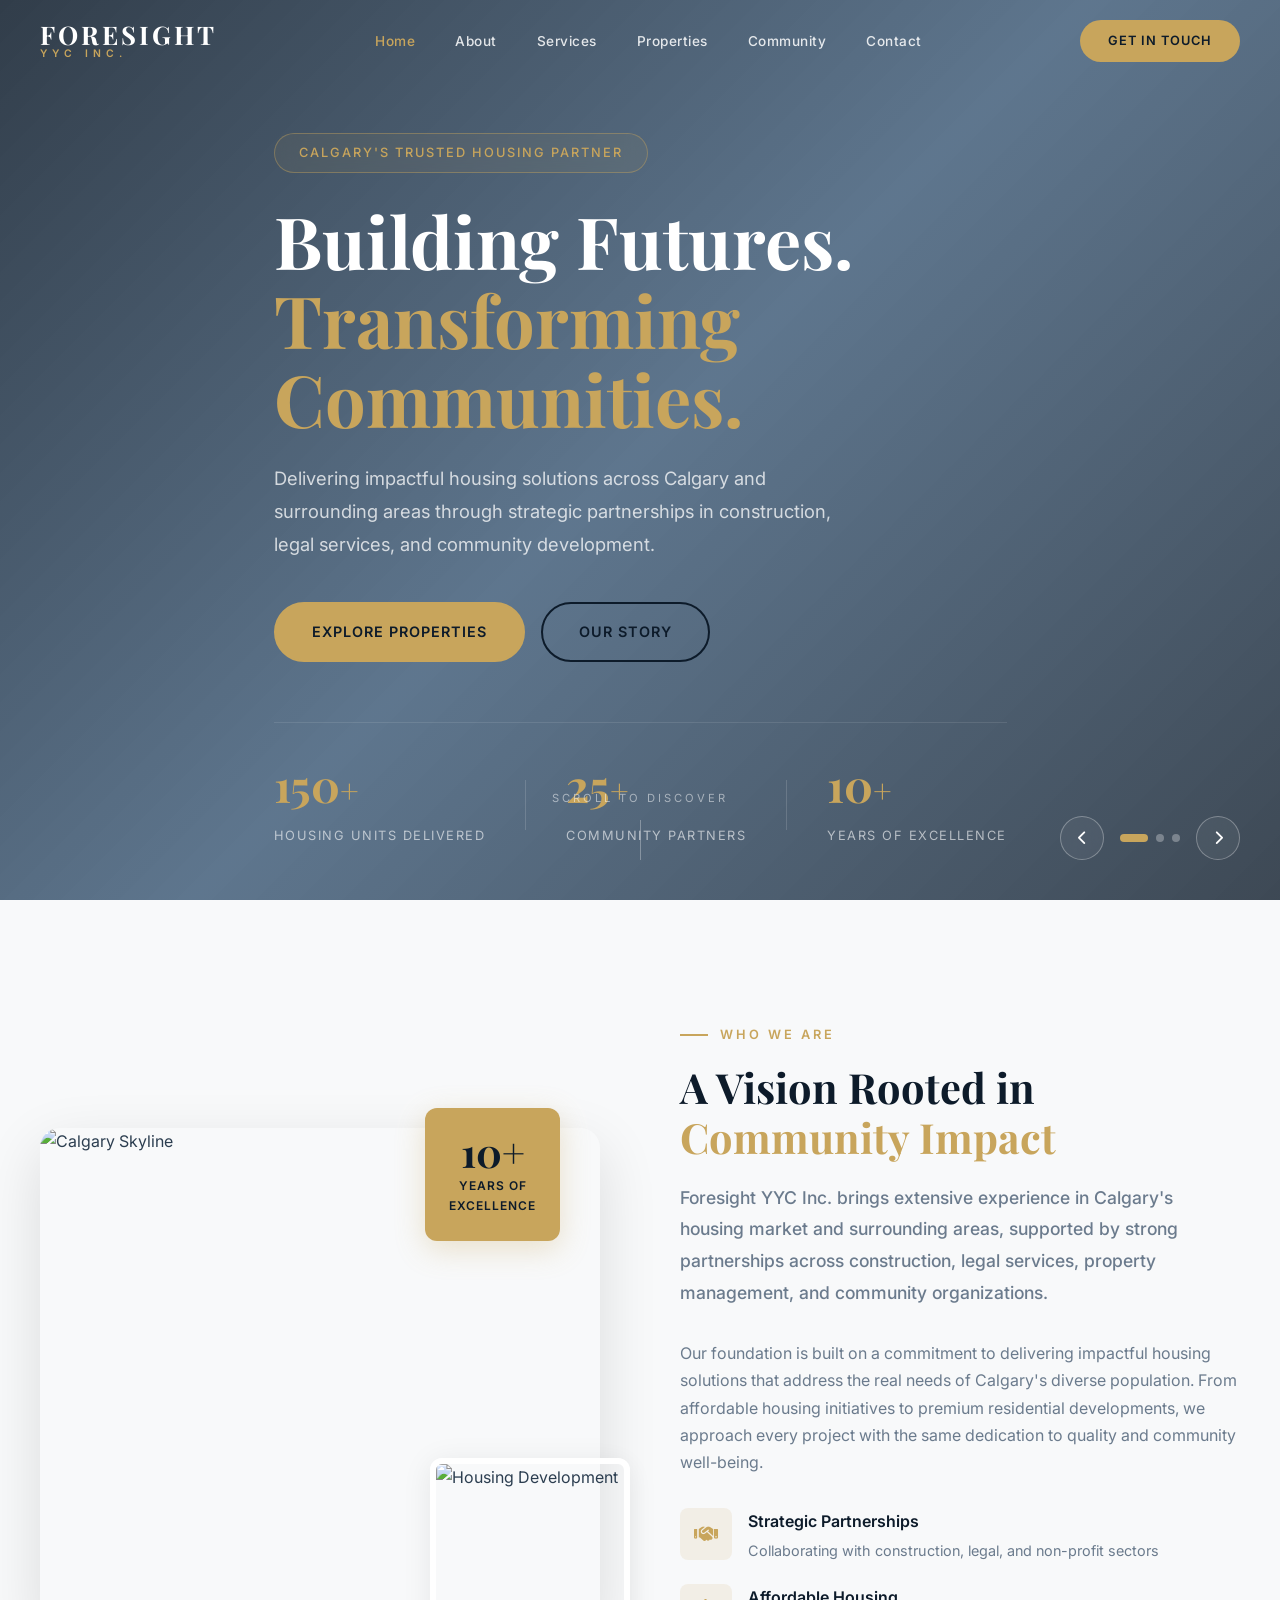
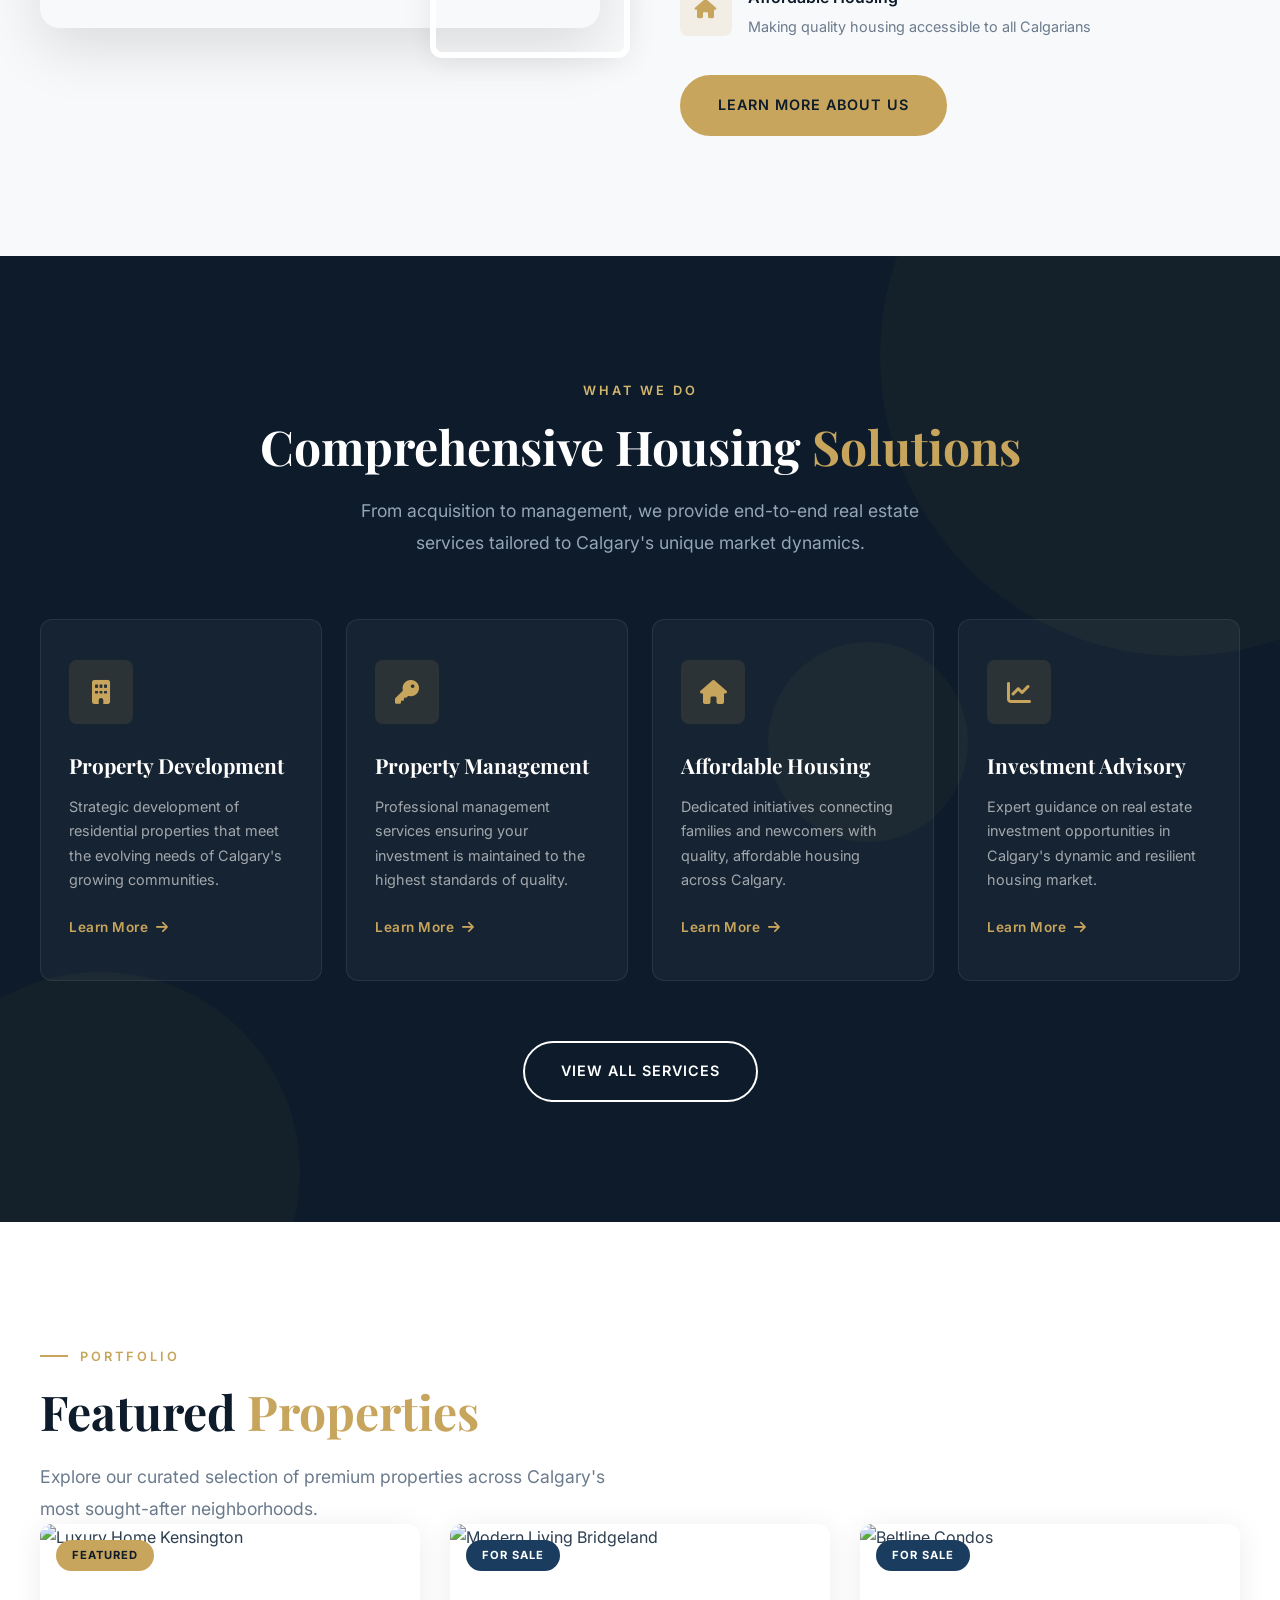
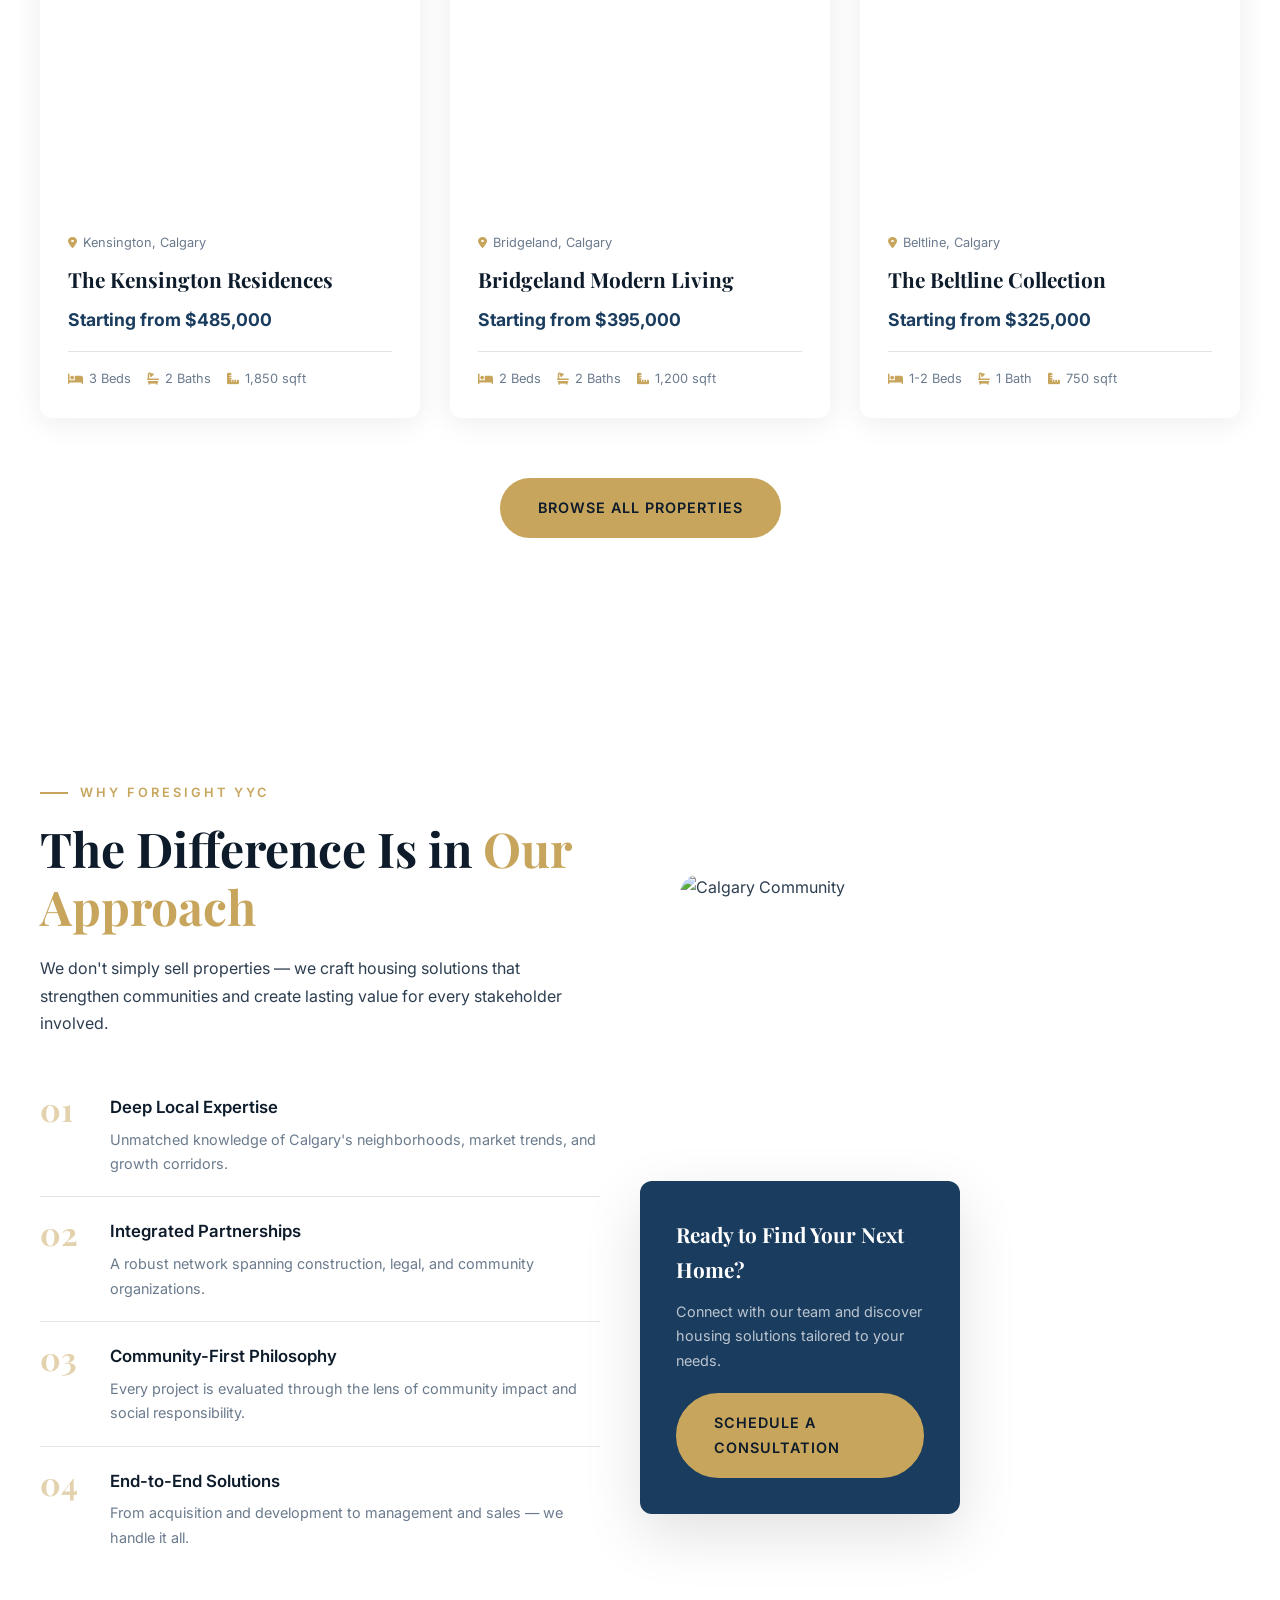
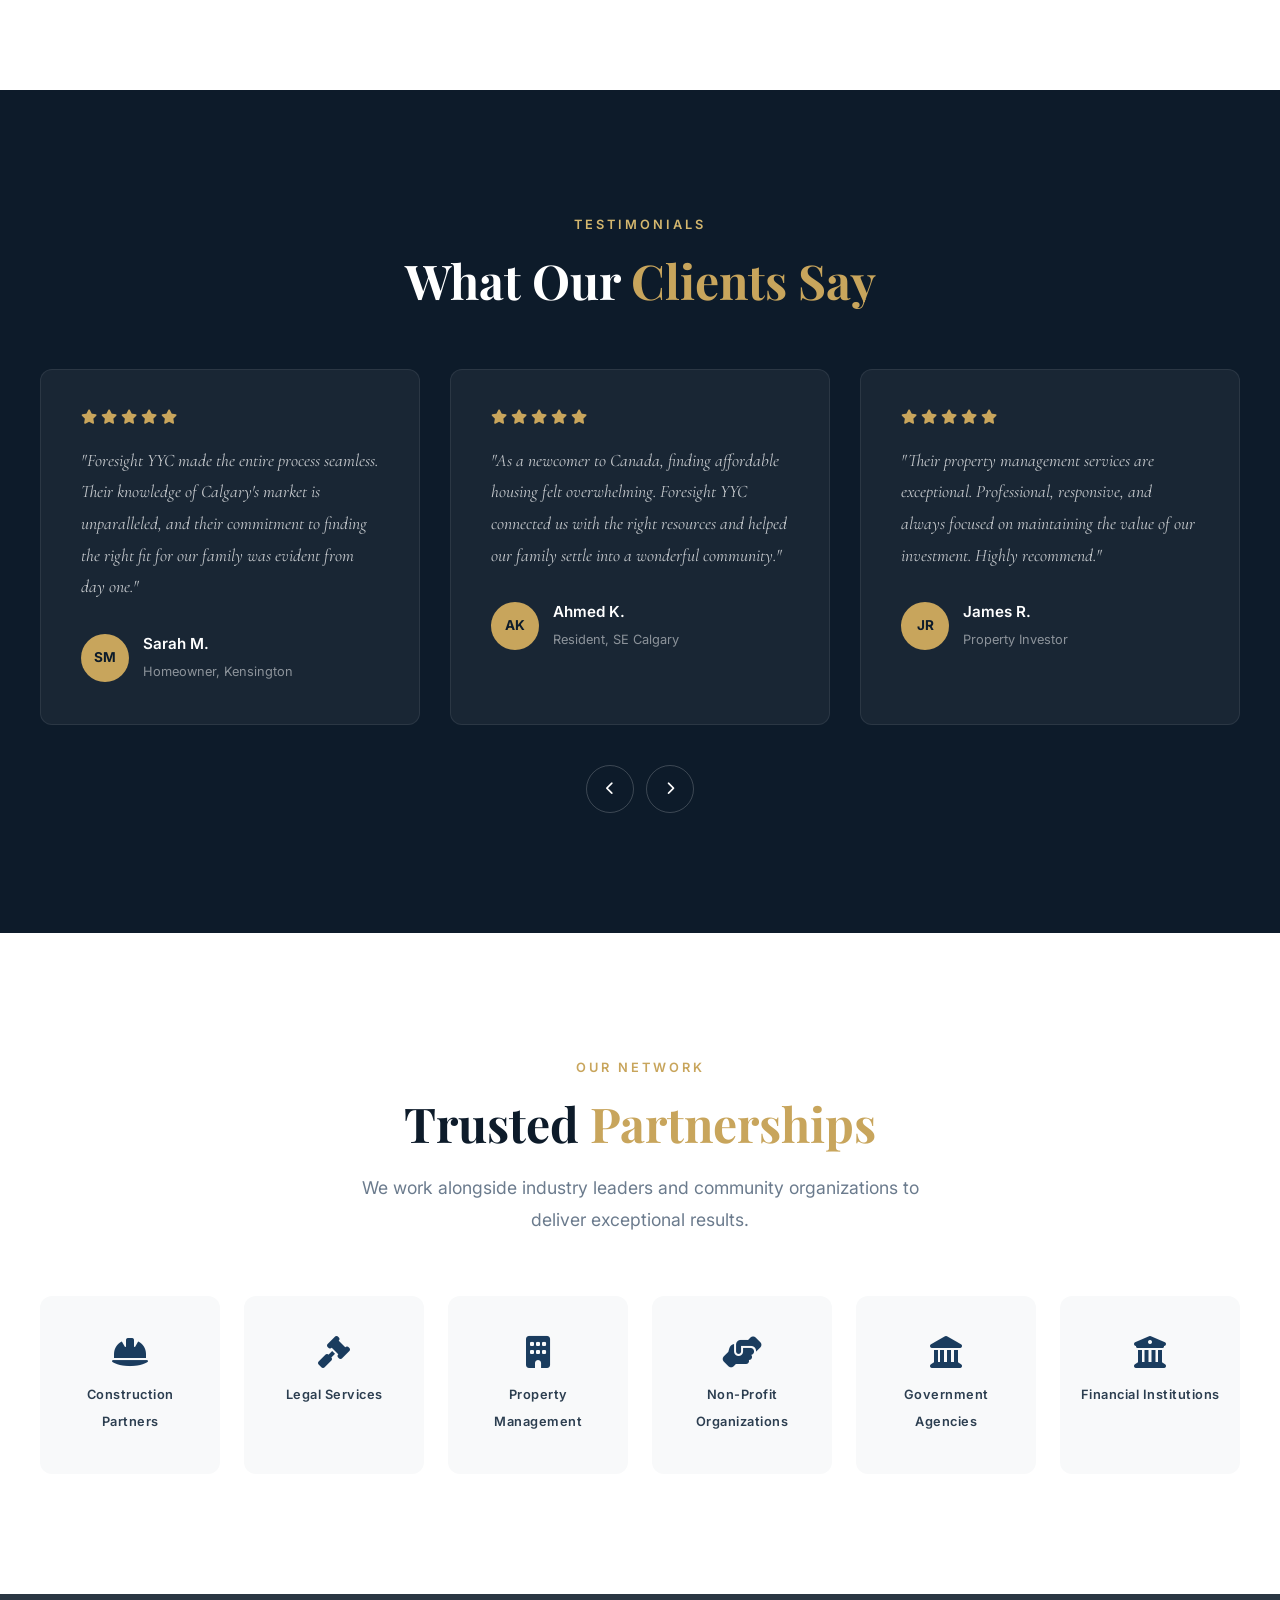
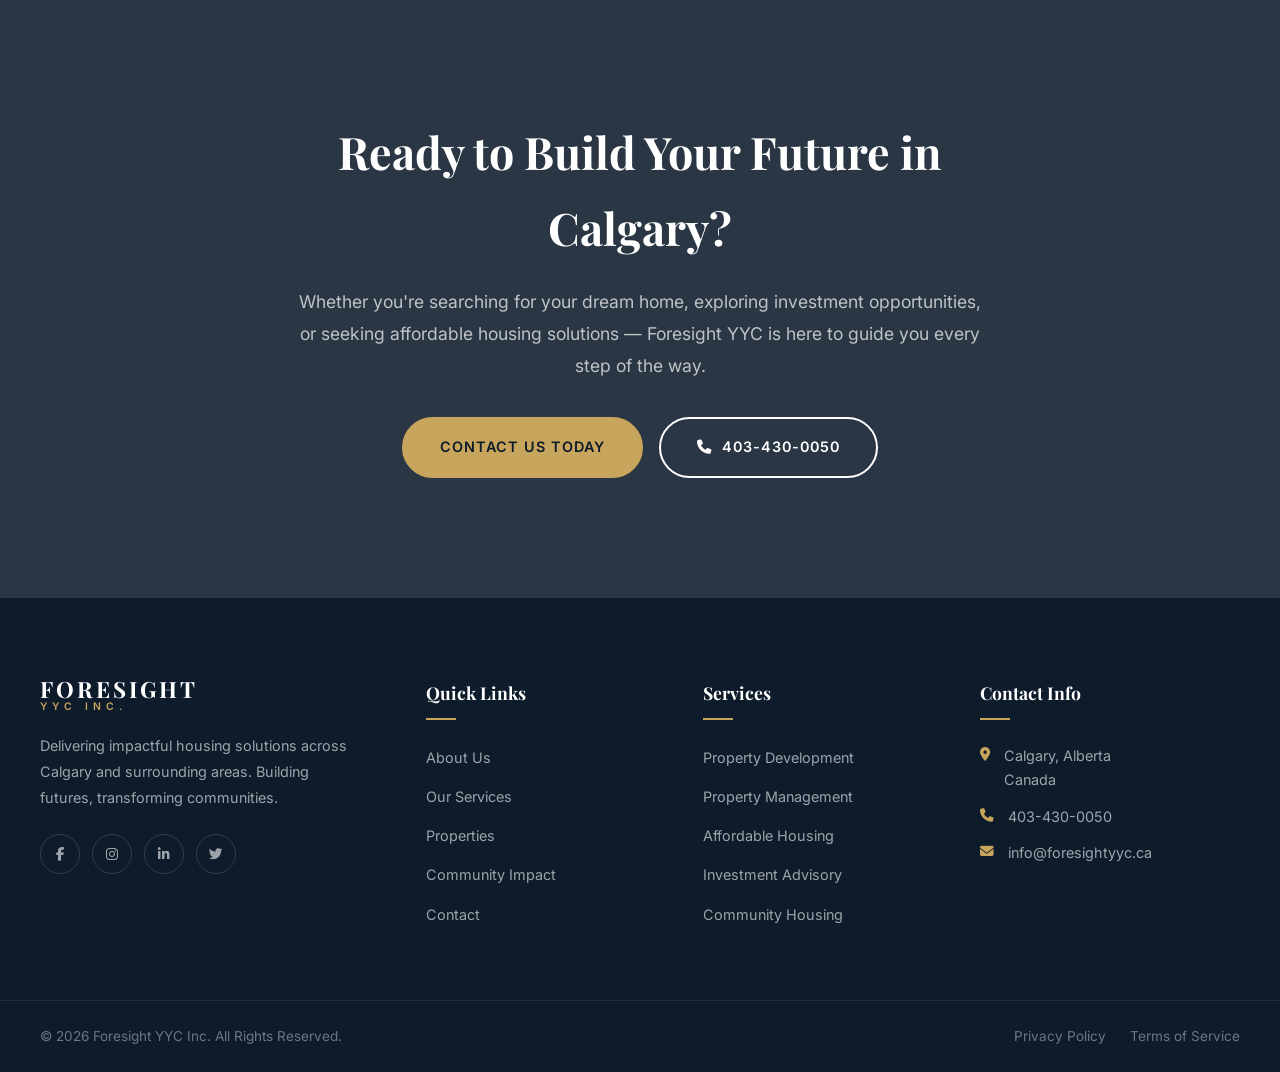
==== index.html @ 49f45a60 "Revert "Transform site from real estate to NGO supporting Calgary newcomers" This reverts commit cfb" ====
<!DOCTYPE html>
<html lang="en">
<head>
    <meta charset="UTF-8">
    <meta name="viewport" content="width=device-width, initial-scale=1.0">
    <title>Foresight YYC Inc. | Calgary's Premier Housing Solutions</title>
    <link rel="stylesheet" href="css/style.css">
    <link rel="stylesheet" href="css/animations.css">
    <link href="https://fonts.googleapis.com/css2?family=Playfair+Display:wght@400;500;600;700&family=Inter:wght@300;400;500;600;700&family=Cormorant+Garamond:wght@400;500;600;700&display=swap" rel="stylesheet">
    <link rel="stylesheet" href="https://cdnjs.cloudflare.com/ajax/libs/font-awesome/6.5.1/css/all.min.css">
    <link rel="stylesheet" href="https://unpkg.com/aos@2.3.1/dist/aos.css">
</head>
<body>
    <!-- Preloader -->
    <div id="preloader">
        <div class="loader">
            <div class="loader-inner">
                <div class="loader-line"></div>
                <div class="loader-line"></div>
                <div class="loader-line"></div>
            </div>
            <span class="loader-text">FORESIGHT YYC</span>
        </div>
    </div>

    <!-- Navigation -->
    <nav class="navbar" id="navbar">
        <div class="nav-container">
            <a href="index.html" class="nav-logo">
                <span class="logo-text">FORESIGHT</span>
                <span class="logo-sub">YYC INC.</span>
            </a>
            <ul class="nav-menu" id="nav-menu">
                <li><a href="index.html" class="nav-link active">Home</a></li>
                <li><a href="about.html" class="nav-link">About</a></li>
                <li><a href="services.html" class="nav-link">Services</a></li>
                <li><a href="properties.html" class="nav-link">Properties</a></li>
                <li><a href="community.html" class="nav-link">Community</a></li>
                <li><a href="contact.html" class="nav-link">Contact</a></li>
            </ul>
            <a href="contact.html" class="nav-cta">Get in Touch</a>
            <div class="hamburger" id="hamburger">
                <span></span>
                <span></span>
                <span></span>
            </div>
        </div>
    </nav>

    <!-- Hero Section -->
    <section class="hero" id="hero">
        <div class="hero-slider">
            <div class="hero-slide active" style="background-image: url('https://images.unsplash.com/photo-1600596542815-ffad4c1539a9?w=1920&q=80')">
                <div class="hero-overlay"></div>
            </div>
            <div class="hero-slide" style="background-image: url('https://images.unsplash.com/photo-1600607687939-ce8a6c25118c?w=1920&q=80')">
                <div class="hero-overlay"></div>
            </div>
            <div class="hero-slide" style="background-image: url('https://images.unsplash.com/photo-1512917774080-9991f1c4c750?w=1920&q=80')">
                <div class="hero-overlay"></div>
            </div>
        </div>
        <div class="hero-content">
            <div class="hero-badge" data-aos="fade-down" data-aos-delay="200">
                <span>Calgary's Trusted Housing Partner</span>
            </div>
            <h1 data-aos="fade-up" data-aos-delay="400">
                Building Futures.<br>
                <span class="text-accent">Transforming Communities.</span>
            </h1>
            <p class="hero-subtitle" data-aos="fade-up" data-aos-delay="600">
                Delivering impactful housing solutions across Calgary and surrounding areas through strategic partnerships in construction, legal services, and community development.
            </p>
            <div class="hero-cta" data-aos="fade-up" data-aos-delay="800">
                <a href="properties.html" class="btn btn-primary">Explore Properties</a>
                <a href="about.html" class="btn btn-outline">Our Story</a>
            </div>
            <div class="hero-stats" data-aos="fade-up" data-aos-delay="1000">
                <div class="stat-item">
                    <span class="stat-number" data-count="150">0</span><span class="stat-suffix">+</span>
                    <span class="stat-label">Housing Units Delivered</span>
                </div>
                <div class="stat-divider"></div>
                <div class="stat-item">
                    <span class="stat-number" data-count="25">0</span><span class="stat-suffix">+</span>
                    <span class="stat-label">Community Partners</span>
                </div>
                <div class="stat-divider"></div>
                <div class="stat-item">
                    <span class="stat-number" data-count="10">0</span><span class="stat-suffix">+</span>
                    <span class="stat-label">Years of Excellence</span>
                </div>
            </div>
        </div>
        <div class="hero-scroll">
            <span>Scroll to Discover</span>
            <div class="scroll-line"></div>
        </div>
        <div class="slider-controls">
            <button class="slider-btn prev" id="prevSlide"><i class="fas fa-chevron-left"></i></button>
            <div class="slider-dots" id="sliderDots"></div>
            <button class="slider-btn next" id="nextSlide"><i class="fas fa-chevron-right"></i></button>
        </div>
    </section>

    <!-- About Preview -->
    <section class="section about-preview">
        <div class="container">
            <div class="about-grid">
                <div class="about-images" data-aos="fade-right">
                    <div class="about-img-main">
                        <img src="https://images.unsplash.com/photo-1486406146926-c627a92ad1ab?w=800&q=80" alt="Calgary Skyline">
                    </div>
                    <div class="about-img-accent">
                        <img src="https://images.unsplash.com/photo-1560518883-ce09059eeffa?w=400&q=80" alt="Housing Development">
                    </div>
                    <div class="about-experience-badge">
                        <span class="exp-number">10+</span>
                        <span class="exp-text">Years of<br>Excellence</span>
                    </div>
                </div>
                <div class="about-content" data-aos="fade-left">
                    <span class="section-tag">Who We Are</span>
                    <h2 class="section-title">A Vision Rooted in <span class="text-accent">Community Impact</span></h2>
                    <p class="about-lead">Foresight YYC Inc. brings extensive experience in Calgary's housing market and surrounding areas, supported by strong partnerships across construction, legal services, property management, and community organizations.</p>
                    <p>Our foundation is built on a commitment to delivering impactful housing solutions that address the real needs of Calgary's diverse population. From affordable housing initiatives to premium residential developments, we approach every project with the same dedication to quality and community well-being.</p>
                    <div class="about-features">
                        <div class="about-feature">
                            <div class="feature-icon"><i class="fas fa-handshake"></i></div>
                            <div>
                                <h4>Strategic Partnerships</h4>
                                <p>Collaborating with construction, legal, and non-profit sectors</p>
                            </div>
                        </div>
                        <div class="about-feature">
                            <div class="feature-icon"><i class="fas fa-home"></i></div>
                            <div>
                                <h4>Affordable Housing</h4>
                                <p>Making quality housing accessible to all Calgarians</p>
                            </div>
                        </div>
                    </div>
                    <a href="about.html" class="btn btn-primary">Learn More About Us</a>
                </div>
            </div>
        </div>
    </section>

    <!-- Services Preview -->
    <section class="section services-preview dark-section">
        <div class="floating-shapes">
            <div class="shape shape-1"></div>
            <div class="shape shape-2"></div>
            <div class="shape shape-3"></div>
        </div>
        <div class="container">
            <div class="section-header center" data-aos="fade-up">
                <span class="section-tag light">What We Do</span>
                <h2 class="section-title light">Comprehensive Housing <span class="text-accent">Solutions</span></h2>
                <p class="section-subtitle light">From acquisition to management, we provide end-to-end real estate services tailored to Calgary's unique market dynamics.</p>
            </div>
            <div class="services-grid">
                <div class="service-card" data-aos="fade-up" data-aos-delay="100">
                    <div class="service-icon">
                        <i class="fas fa-building"></i>
                    </div>
                    <h3>Property Development</h3>
                    <p>Strategic development of residential properties that meet the evolving needs of Calgary's growing communities.</p>
                    <a href="services.html" class="service-link">Learn More <i class="fas fa-arrow-right"></i></a>
                </div>
                <div class="service-card" data-aos="fade-up" data-aos-delay="200">
                    <div class="service-icon">
                        <i class="fas fa-key"></i>
                    </div>
                    <h3>Property Management</h3>
                    <p>Professional management services ensuring your investment is maintained to the highest standards of quality.</p>
                    <a href="services.html" class="service-link">Learn More <i class="fas fa-arrow-right"></i></a>
                </div>
                <div class="service-card" data-aos="fade-up" data-aos-delay="300">
                    <div class="service-icon">
                        <i class="fas fa-home"></i>
                    </div>
                    <h3>Affordable Housing</h3>
                    <p>Dedicated initiatives connecting families and newcomers with quality, affordable housing across Calgary.</p>
                    <a href="services.html" class="service-link">Learn More <i class="fas fa-arrow-right"></i></a>
                </div>
                <div class="service-card" data-aos="fade-up" data-aos-delay="400">
                    <div class="service-icon">
                        <i class="fas fa-chart-line"></i>
                    </div>
                    <h3>Investment Advisory</h3>
                    <p>Expert guidance on real estate investment opportunities in Calgary's dynamic and resilient housing market.</p>
                    <a href="services.html" class="service-link">Learn More <i class="fas fa-arrow-right"></i></a>
                </div>
            </div>
            <div class="text-center mt-60" data-aos="fade-up">
                <a href="services.html" class="btn btn-outline light">View All Services</a>
            </div>
        </div>
    </section>

    <!-- Featured Properties -->
    <section class="section featured-properties">
        <div class="container">
            <div class="section-header" data-aos="fade-up">
                <span class="section-tag">Portfolio</span>
                <h2 class="section-title">Featured <span class="text-accent">Properties</span></h2>
                <p class="section-subtitle">Explore our curated selection of premium properties across Calgary's most sought-after neighborhoods.</p>
            </div>
            <div class="properties-grid">
                <div class="property-card featured" data-aos="fade-up" data-aos-delay="100">
                    <div class="property-image">
                        <img src="https://images.unsplash.com/photo-1600585154340-be6161a56a0c?w=800&q=80" alt="Luxury Home Kensington">
                        <div class="property-badge">Featured</div>
                        <div class="property-overlay">
                            <a href="properties.html" class="btn btn-small">View Details</a>
                        </div>
                    </div>
                    <div class="property-info">
                        <div class="property-location"><i class="fas fa-map-marker-alt"></i> Kensington, Calgary</div>
                        <h3>The Kensington Residences</h3>
                        <p class="property-price">Starting from $485,000</p>
                        <div class="property-features">
                            <span><i class="fas fa-bed"></i> 3 Beds</span>
                            <span><i class="fas fa-bath"></i> 2 Baths</span>
                            <span><i class="fas fa-ruler-combined"></i> 1,850 sqft</span>
                        </div>
                    </div>
                </div>
                <div class="property-card" data-aos="fade-up" data-aos-delay="200">
                    <div class="property-image">
                        <img src="https://images.unsplash.com/photo-1600607687644-c7f34b5063c7?w=800&q=80" alt="Modern Living Bridgeland">
                        <div class="property-badge sale">For Sale</div>
                        <div class="property-overlay">
                            <a href="properties.html" class="btn btn-small">View Details</a>
                        </div>
                    </div>
                    <div class="property-info">
                        <div class="property-location"><i class="fas fa-map-marker-alt"></i> Bridgeland, Calgary</div>
                        <h3>Bridgeland Modern Living</h3>
                        <p class="property-price">Starting from $395,000</p>
                        <div class="property-features">
                            <span><i class="fas fa-bed"></i> 2 Beds</span>
                            <span><i class="fas fa-bath"></i> 2 Baths</span>
                            <span><i class="fas fa-ruler-combined"></i> 1,200 sqft</span>
                        </div>
                    </div>
                </div>
                <div class="property-card" data-aos="fade-up" data-aos-delay="300">
                    <div class="property-image">
                        <img src="https://images.unsplash.com/photo-1600566753190-17f0baa2a6c3?w=800&q=80" alt="Beltline Condos">
                        <div class="property-badge sale">For Sale</div>
                        <div class="property-overlay">
                            <a href="properties.html" class="btn btn-small">View Details</a>
                        </div>
                    </div>
                    <div class="property-info">
                        <div class="property-location"><i class="fas fa-map-marker-alt"></i> Beltline, Calgary</div>
                        <h3>The Beltline Collection</h3>
                        <p class="property-price">Starting from $325,000</p>
                        <div class="property-features">
                            <span><i class="fas fa-bed"></i> 1-2 Beds</span>
                            <span><i class="fas fa-bath"></i> 1 Bath</span>
                            <span><i class="fas fa-ruler-combined"></i> 750 sqft</span>
                        </div>
                    </div>
                </div>
            </div>
            <div class="text-center mt-60" data-aos="fade-up">
                <a href="properties.html" class="btn btn-primary">Browse All Properties</a>
            </div>
        </div>
    </section>

    <!-- Why Choose Us -->
    <section class="section why-us">
        <div class="container">
            <div class="why-us-grid">
                <div class="why-us-content" data-aos="fade-right">
                    <span class="section-tag">Why Foresight YYC</span>
                    <h2 class="section-title">The Difference Is in <span class="text-accent">Our Approach</span></h2>
                    <p>We don't simply sell properties — we craft housing solutions that strengthen communities and create lasting value for every stakeholder involved.</p>
                    <div class="why-us-list">
                        <div class="why-item">
                            <div class="why-number">01</div>
                            <div>
                                <h4>Deep Local Expertise</h4>
                                <p>Unmatched knowledge of Calgary's neighborhoods, market trends, and growth corridors.</p>
                            </div>
                        </div>
                        <div class="why-item">
                            <div class="why-number">02</div>
                            <div>
                                <h4>Integrated Partnerships</h4>
                                <p>A robust network spanning construction, legal, and community organizations.</p>
                            </div>
                        </div>
                        <div class="why-item">
                            <div class="why-number">03</div>
                            <div>
                                <h4>Community-First Philosophy</h4>
                                <p>Every project is evaluated through the lens of community impact and social responsibility.</p>
                            </div>
                        </div>
                        <div class="why-item">
                            <div class="why-number">04</div>
                            <div>
                                <h4>End-to-End Solutions</h4>
                                <p>From acquisition and development to management and sales — we handle it all.</p>
                            </div>
                        </div>
                    </div>
                </div>
                <div class="why-us-image" data-aos="fade-left">
                    <img src="https://images.unsplash.com/photo-1560448204-e02f11c3d0e2?w=800&q=80" alt="Calgary Community">
                    <div class="why-us-cta-card">
                        <h3>Ready to Find Your Next Home?</h3>
                        <p>Connect with our team and discover housing solutions tailored to your needs.</p>
                        <a href="contact.html" class="btn btn-primary">Schedule a Consultation</a>
                    </div>
                </div>
            </div>
        </div>
    </section>

    <!-- Testimonials -->
    <section class="section testimonials dark-section">
        <div class="container">
            <div class="section-header center" data-aos="fade-up">
                <span class="section-tag light">Testimonials</span>
                <h2 class="section-title light">What Our <span class="text-accent">Clients Say</span></h2>
            </div>
            <div class="testimonial-slider" data-aos="fade-up" data-aos-delay="200">
                <div class="testimonial-track" id="testimonialTrack">
                    <div class="testimonial-card">
                        <div class="testimonial-stars">
                            <i class="fas fa-star"></i><i class="fas fa-star"></i><i class="fas fa-star"></i><i class="fas fa-star"></i><i class="fas fa-star"></i>
                        </div>
                        <p>"Foresight YYC made the entire process seamless. Their knowledge of Calgary's market is unparalleled, and their commitment to finding the right fit for our family was evident from day one."</p>
                        <div class="testimonial-author">
                            <div class="author-avatar">SM</div>
                            <div>
                                <h4>Sarah M.</h4>
                                <span>Homeowner, Kensington</span>
                            </div>
                        </div>
                    </div>
                    <div class="testimonial-card">
                        <div class="testimonial-stars">
                            <i class="fas fa-star"></i><i class="fas fa-star"></i><i class="fas fa-star"></i><i class="fas fa-star"></i><i class="fas fa-star"></i>
                        </div>
                        <p>"As a newcomer to Canada, finding affordable housing felt overwhelming. Foresight YYC connected us with the right resources and helped our family settle into a wonderful community."</p>
                        <div class="testimonial-author">
                            <div class="author-avatar">AK</div>
                            <div>
                                <h4>Ahmed K.</h4>
                                <span>Resident, SE Calgary</span>
                            </div>
                        </div>
                    </div>
                    <div class="testimonial-card">
                        <div class="testimonial-stars">
                            <i class="fas fa-star"></i><i class="fas fa-star"></i><i class="fas fa-star"></i><i class="fas fa-star"></i><i class="fas fa-star"></i>
                        </div>
                        <p>"Their property management services are exceptional. Professional, responsive, and always focused on maintaining the value of our investment. Highly recommend."</p>
                        <div class="testimonial-author">
                            <div class="author-avatar">JR</div>
                            <div>
                                <h4>James R.</h4>
                                <span>Property Investor</span>
                            </div>
                        </div>
                    </div>
                </div>
                <div class="testimonial-nav">
                    <button class="test-nav-btn" id="prevTest"><i class="fas fa-chevron-left"></i></button>
                    <button class="test-nav-btn" id="nextTest"><i class="fas fa-chevron-right"></i></button>
                </div>
            </div>
        </div>
    </section>

    <!-- Partners -->
    <section class="section partners">
        <div class="container">
            <div class="section-header center" data-aos="fade-up">
                <span class="section-tag">Our Network</span>
                <h2 class="section-title">Trusted <span class="text-accent">Partnerships</span></h2>
                <p class="section-subtitle">We work alongside industry leaders and community organizations to deliver exceptional results.</p>
            </div>
            <div class="partners-grid" data-aos="fade-up" data-aos-delay="200">
                <div class="partner-item">
                    <i class="fas fa-hard-hat"></i>
                    <span>Construction Partners</span>
                </div>
                <div class="partner-item">
                    <i class="fas fa-gavel"></i>
                    <span>Legal Services</span>
                </div>
                <div class="partner-item">
                    <i class="fas fa-building"></i>
                    <span>Property Management</span>
                </div>
                <div class="partner-item">
                    <i class="fas fa-hands-helping"></i>
                    <span>Non-Profit Organizations</span>
                </div>
                <div class="partner-item">
                    <i class="fas fa-landmark"></i>
                    <span>Government Agencies</span>
                </div>
                <div class="partner-item">
                    <i class="fas fa-university"></i>
                    <span>Financial Institutions</span>
                </div>
            </div>
        </div>
    </section>

    <!-- CTA Section -->
    <section class="section cta-section" style="background-image: url('https://images.unsplash.com/photo-1600573472592-401b489a3cdc?w=1920&q=80')">
        <div class="cta-overlay"></div>
        <div class="container">
            <div class="cta-content" data-aos="zoom-in">
                <h2>Ready to Build Your Future in Calgary?</h2>
                <p>Whether you're searching for your dream home, exploring investment opportunities, or seeking affordable housing solutions — Foresight YYC is here to guide you every step of the way.</p>
                <div class="cta-buttons">
                    <a href="contact.html" class="btn btn-primary">Contact Us Today</a>
                    <a href="tel:4034300050" class="btn btn-outline light"><i class="fas fa-phone"></i> 403-430-0050</a>
                </div>
            </div>
        </div>
    </section>

    <!-- Footer -->
    <footer class="footer">
        <div class="footer-top">
            <div class="container">
                <div class="footer-grid">
                    <div class="footer-col footer-about">
                        <a href="index.html" class="footer-logo">
                            <span class="logo-text">FORESIGHT</span>
                            <span class="logo-sub">YYC INC.</span>
                        </a>
                        <p>Delivering impactful housing solutions across Calgary and surrounding areas. Building futures, transforming communities.</p>
                        <div class="footer-social">
                            <a href="#"><i class="fab fa-facebook-f"></i></a>
                            <a href="#"><i class="fab fa-instagram"></i></a>
                            <a href="#"><i class="fab fa-linkedin-in"></i></a>
                            <a href="#"><i class="fab fa-twitter"></i></a>
                        </div>
                    </div>
                    <div class="footer-col">
                        <h4>Quick Links</h4>
                        <ul>
                            <li><a href="about.html">About Us</a></li>
                            <li><a href="services.html">Our Services</a></li>
                            <li><a href="properties.html">Properties</a></li>
                            <li><a href="community.html">Community Impact</a></li>
                            <li><a href="contact.html">Contact</a></li>
                        </ul>
                    </div>
                    <div class="footer-col">
                        <h4>Services</h4>
                        <ul>
                            <li><a href="services.html">Property Development</a></li>
                            <li><a href="services.html">Property Management</a></li>
                            <li><a href="services.html">Affordable Housing</a></li>
                            <li><a href="services.html">Investment Advisory</a></li>
                            <li><a href="services.html">Community Housing</a></li>
                        </ul>
                    </div>
                    <div class="footer-col">
                        <h4>Contact Info</h4>
                        <ul class="footer-contact">
                            <li>
                                <i class="fas fa-map-marker-alt"></i>
                                <span>Calgary, Alberta<br>Canada</span>
                            </li>
                            <li>
                                <i class="fas fa-phone"></i>
                                <a href="tel:4034300050">403-430-0050</a>
                            </li>
                            <li>
                                <i class="fas fa-envelope"></i>
                                <a href="mailto:info@foresightyyc.ca">info@foresightyyc.ca</a>
                            </li>
                        </ul>
                    </div>
                </div>
            </div>
        </div>
        <div class="footer-bottom">
            <div class="container">
                <div class="footer-bottom-content">
                    <p>&copy; 2026 Foresight YYC Inc. All Rights Reserved.</p>
                    <div class="footer-bottom-links">
                        <a href="#">Privacy Policy</a>
                        <a href="#">Terms of Service</a>
                    </div>
                </div>
            </div>
        </div>
    </footer>

    <!-- Back to Top -->
    <button class="back-to-top" id="backToTop">
        <i class="fas fa-chevron-up"></i>
    </button>

    <script src="https://unpkg.com/aos@2.3.1/dist/aos.js"></script>
    <script src="js/main.js"></script>
</body>
</html>
---- css/style.css ----
/* ========================================
   FORESIGHT YYC INC. — Premium Stylesheet
   ======================================== */

/* --- CSS Variables --- */
:root {
    --primary: #1a3c5e;
    --primary-dark: #0f2a45;
    --primary-light: #2a5a8a;
    --accent: #c8a55c;
    --accent-light: #d4b76e;
    --accent-dark: #b08f44;
    --dark: #0d1b2a;
    --dark-2: #1b2d3e;
    --text: #2c3e50;
    --text-light: #6b7b8d;
    --text-lighter: #95a5b6;
    --light: #f8f9fa;
    --light-2: #eef1f4;
    --white: #ffffff;
    --border: #e0e4e8;
    --shadow: 0 4px 30px rgba(0, 0, 0, 0.08);
    --shadow-lg: 0 20px 60px rgba(0, 0, 0, 0.12);
    --shadow-accent: 0 8px 30px rgba(200, 165, 92, 0.3);
    --radius: 12px;
    --radius-sm: 8px;
    --radius-lg: 20px;
    --transition: all 0.4s cubic-bezier(0.25, 0.46, 0.45, 0.94);
    --font-heading: 'Playfair Display', Georgia, serif;
    --font-body: 'Inter', -apple-system, sans-serif;
    --font-accent: 'Cormorant Garamond', Georgia, serif;
}

/* --- Reset & Base --- */
*, *::before, *::after {
    margin: 0;
    padding: 0;
    box-sizing: border-box;
}

html {
    scroll-behavior: smooth;
    font-size: 16px;
}

body {
    font-family: var(--font-body);
    color: var(--text);
    line-height: 1.7;
    background: var(--white);
    overflow-x: hidden;
    -webkit-font-smoothing: antialiased;
}

a {
    text-decoration: none;
    color: inherit;
    transition: var(--transition);
}

img {
    max-width: 100%;
    height: auto;
    display: block;
}

ul { list-style: none; }

.container {
    max-width: 1240px;
    margin: 0 auto;
    padding: 0 20px;
}

.section {
    padding: 120px 0;
    position: relative;
}

.text-center { text-align: center; }
.mt-60 { margin-top: 60px; }

/* --- Preloader --- */
#preloader {
    position: fixed;
    top: 0;
    left: 0;
    width: 100%;
    height: 100%;
    background: var(--dark);
    z-index: 10000;
    display: flex;
    align-items: center;
    justify-content: center;
    transition: opacity 0.6s ease, visibility 0.6s ease;
}

#preloader.loaded {
    opacity: 0;
    visibility: hidden;
}

.loader {
    text-align: center;
}

.loader-inner {
    display: flex;
    gap: 8px;
    justify-content: center;
    margin-bottom: 24px;
}

.loader-line {
    width: 3px;
    height: 40px;
    background: var(--accent);
    animation: loaderPulse 1s ease-in-out infinite;
}

.loader-line:nth-child(2) { animation-delay: 0.15s; }
.loader-line:nth-child(3) { animation-delay: 0.3s; }

@keyframes loaderPulse {
    0%, 100% { transform: scaleY(0.4); opacity: 0.4; }
    50% { transform: scaleY(1); opacity: 1; }
}

.loader-text {
    display: block;
    color: var(--white);
    font-family: var(--font-heading);
    font-size: 1.2rem;
    letter-spacing: 6px;
    opacity: 0.8;
}

/* --- Typography --- */
.section-tag {
    display: inline-block;
    font-size: 0.8rem;
    font-weight: 600;
    letter-spacing: 3px;
    text-transform: uppercase;
    color: var(--accent);
    margin-bottom: 16px;
    position: relative;
    padding-left: 40px;
}

.section-tag::before {
    content: '';
    position: absolute;
    left: 0;
    top: 50%;
    width: 28px;
    height: 2px;
    background: var(--accent);
    transform: translateY(-50%);
}

.section-tag.light { color: var(--accent-light); }
.section-tag.light::before { background: var(--accent-light); }

.section-title {
    font-family: var(--font-heading);
    font-size: 3rem;
    font-weight: 700;
    line-height: 1.2;
    color: var(--dark);
    margin-bottom: 20px;
}

.section-title.light { color: var(--white); }

.text-accent {
    color: var(--accent);
}

.section-subtitle {
    font-size: 1.1rem;
    color: var(--text-light);
    max-width: 600px;
    line-height: 1.8;
}

.section-subtitle.light { color: var(--text-lighter); }

.section-header.center {
    text-align: center;
    margin-bottom: 60px;
}

.section-header.center .section-subtitle {
    margin: 0 auto;
}

.section-header.center .section-tag {
    padding-left: 0;
}

.section-header.center .section-tag::before {
    display: none;
}

/* --- Buttons --- */
.btn {
    display: inline-flex;
    align-items: center;
    gap: 10px;
    padding: 16px 36px;
    font-family: var(--font-body);
    font-size: 0.9rem;
    font-weight: 600;
    letter-spacing: 1px;
    text-transform: uppercase;
    border: 2px solid transparent;
    border-radius: 50px;
    cursor: pointer;
    transition: var(--transition);
    position: relative;
    overflow: hidden;
}

.btn-primary {
    background: var(--accent);
    color: var(--dark);
    border-color: var(--accent);
}

.btn-primary:hover {
    background: var(--accent-dark);
    border-color: var(--accent-dark);
    transform: translateY(-2px);
    box-shadow: var(--shadow-accent);
}

.btn-outline {
    background: transparent;
    color: var(--dark);
    border-color: var(--dark);
}

.btn-outline:hover {
    background: var(--dark);
    color: var(--white);
    transform: translateY(-2px);
}

.btn-outline.light {
    color: var(--white);
    border-color: var(--white);
}

.btn-outline.light:hover {
    background: var(--white);
    color: var(--dark);
}

.btn-small {
    padding: 10px 24px;
    font-size: 0.8rem;
}

/* --- Navbar --- */
.navbar {
    position: fixed;
    top: 0;
    left: 0;
    width: 100%;
    z-index: 1000;
    padding: 20px 0;
    transition: var(--transition);
}

.navbar.scrolled {
    background: rgba(255, 255, 255, 0.97);
    backdrop-filter: blur(20px);
    padding: 12px 0;
    box-shadow: 0 2px 40px rgba(0, 0, 0, 0.06);
}

.nav-container {
    max-width: 1240px;
    margin: 0 auto;
    padding: 0 20px;
    display: flex;
    align-items: center;
    justify-content: space-between;
}

.nav-logo {
    display: flex;
    flex-direction: column;
    line-height: 1;
}

.logo-text {
    font-family: var(--font-heading);
    font-size: 1.6rem;
    font-weight: 700;
    color: var(--white);
    letter-spacing: 3px;
    transition: var(--transition);
}

.logo-sub {
    font-family: var(--font-body);
    font-size: 0.65rem;
    font-weight: 600;
    letter-spacing: 5px;
    color: var(--accent);
    margin-top: 2px;
}

.navbar.scrolled .logo-text {
    color: var(--dark);
}

.nav-menu {
    display: flex;
    gap: 8px;
}

.nav-link {
    font-size: 0.85rem;
    font-weight: 500;
    color: rgba(255, 255, 255, 0.85);
    padding: 8px 16px;
    border-radius: 6px;
    transition: var(--transition);
    letter-spacing: 0.5px;
}

.nav-link:hover,
.nav-link.active {
    color: var(--accent);
}

.navbar.scrolled .nav-link {
    color: var(--text);
}

.navbar.scrolled .nav-link:hover,
.navbar.scrolled .nav-link.active {
    color: var(--accent);
}

.nav-cta {
    padding: 10px 28px;
    background: var(--accent);
    color: var(--dark);
    font-size: 0.8rem;
    font-weight: 600;
    letter-spacing: 1px;
    text-transform: uppercase;
    border-radius: 50px;
    transition: var(--transition);
}

.nav-cta:hover {
    background: var(--accent-dark);
    transform: translateY(-2px);
    box-shadow: var(--shadow-accent);
}

.hamburger {
    display: none;
    flex-direction: column;
    gap: 6px;
    cursor: pointer;
    padding: 4px;
}

.hamburger span {
    width: 28px;
    height: 2px;
    background: var(--white);
    transition: var(--transition);
}

.navbar.scrolled .hamburger span {
    background: var(--dark);
}

.hamburger.active span:nth-child(1) {
    transform: rotate(45deg) translate(6px, 6px);
}

.hamburger.active span:nth-child(2) {
    opacity: 0;
}

.hamburger.active span:nth-child(3) {
    transform: rotate(-45deg) translate(6px, -6px);
}

/* --- Hero --- */
.hero {
    position: relative;
    height: 100vh;
    min-height: 700px;
    display: flex;
    align-items: center;
    overflow: hidden;
}

.hero-slider {
    position: absolute;
    top: 0;
    left: 0;
    width: 100%;
    height: 100%;
}

.hero-slide {
    position: absolute;
    top: 0;
    left: 0;
    width: 100%;
    height: 100%;
    background-size: cover;
    background-position: center;
    opacity: 0;
    transition: opacity 1.2s ease;
    transform: scale(1.05);
}

.hero-slide.active {
    opacity: 1;
    animation: heroZoom 8s ease forwards;
}

@keyframes heroZoom {
    from { transform: scale(1.05); }
    to { transform: scale(1); }
}

.hero-overlay {
    position: absolute;
    top: 0;
    left: 0;
    width: 100%;
    height: 100%;
    background: linear-gradient(
        135deg,
        rgba(13, 27, 42, 0.85) 0%,
        rgba(26, 60, 94, 0.7) 50%,
        rgba(13, 27, 42, 0.8) 100%
    );
}

.hero-content {
    position: relative;
    z-index: 10;
    max-width: 1240px;
    margin: 0 auto;
    padding: 0 20px;
    padding-top: 80px;
}

.hero-badge {
    display: inline-block;
    padding: 8px 24px;
    border: 1px solid rgba(200, 165, 92, 0.4);
    border-radius: 50px;
    color: var(--accent);
    font-size: 0.8rem;
    font-weight: 500;
    letter-spacing: 2px;
    text-transform: uppercase;
    margin-bottom: 28px;
    backdrop-filter: blur(10px);
    background: rgba(200, 165, 92, 0.08);
}

.hero h1 {
    font-family: var(--font-heading);
    font-size: 4.5rem;
    font-weight: 700;
    color: var(--white);
    line-height: 1.1;
    margin-bottom: 24px;
    max-width: 700px;
}

.hero-subtitle {
    font-size: 1.15rem;
    color: rgba(255, 255, 255, 0.75);
    max-width: 580px;
    line-height: 1.8;
    margin-bottom: 40px;
}

.hero-cta {
    display: flex;
    gap: 16px;
    margin-bottom: 60px;
}

.hero-stats {
    display: flex;
    gap: 40px;
    align-items: center;
    padding-top: 40px;
    border-top: 1px solid rgba(255, 255, 255, 0.1);
}

.stat-item {
    text-align: left;
}

.stat-number {
    font-family: var(--font-heading);
    font-size: 2.8rem;
    font-weight: 700;
    color: var(--accent);
    line-height: 1;
}

.stat-suffix {
    font-family: var(--font-heading);
    font-size: 2rem;
    color: var(--accent);
}

.stat-label {
    display: block;
    font-size: 0.8rem;
    color: rgba(255, 255, 255, 0.6);
    text-transform: uppercase;
    letter-spacing: 1.5px;
    margin-top: 8px;
}

.stat-divider {
    width: 1px;
    height: 50px;
    background: rgba(255, 255, 255, 0.15);
}

.hero-scroll {
    position: absolute;
    bottom: 40px;
    left: 50%;
    transform: translateX(-50%);
    z-index: 10;
    text-align: center;
    color: rgba(255, 255, 255, 0.5);
    font-size: 0.7rem;
    letter-spacing: 3px;
    text-transform: uppercase;
}

.scroll-line {
    width: 1px;
    height: 40px;
    background: rgba(255, 255, 255, 0.3);
    margin: 12px auto 0;
    position: relative;
    overflow: hidden;
}

.scroll-line::after {
    content: '';
    position: absolute;
    top: -100%;
    left: 0;
    width: 100%;
    height: 100%;
    background: var(--accent);
    animation: scrollDown 2s ease-in-out infinite;
}

@keyframes scrollDown {
    0% { top: -100%; }
    100% { top: 100%; }
}

.slider-controls {
    position: absolute;
    bottom: 40px;
    right: 40px;
    z-index: 10;
    display: flex;
    align-items: center;
    gap: 16px;
}

.slider-btn {
    width: 44px;
    height: 44px;
    border-radius: 50%;
    border: 1px solid rgba(255, 255, 255, 0.3);
    background: rgba(255, 255, 255, 0.05);
    color: var(--white);
    cursor: pointer;
    display: flex;
    align-items: center;
    justify-content: center;
    transition: var(--transition);
    font-size: 0.9rem;
    backdrop-filter: blur(10px);
}

.slider-btn:hover {
    background: var(--accent);
    border-color: var(--accent);
    color: var(--dark);
}

.slider-dots {
    display: flex;
    gap: 8px;
}

.slider-dot {
    width: 8px;
    height: 8px;
    border-radius: 50%;
    background: rgba(255, 255, 255, 0.3);
    cursor: pointer;
    transition: var(--transition);
}

.slider-dot.active {
    background: var(--accent);
    width: 28px;
    border-radius: 4px;
}

/* --- About Preview --- */
.about-preview {
    background: var(--light);
}

.about-grid {
    display: grid;
    grid-template-columns: 1fr 1fr;
    gap: 80px;
    align-items: center;
}

.about-images {
    position: relative;
}

.about-img-main {
    border-radius: var(--radius-lg);
    overflow: hidden;
    box-shadow: var(--shadow-lg);
}

.about-img-main img {
    width: 100%;
    height: 500px;
    object-fit: cover;
    transition: transform 0.8s ease;
}

.about-img-main:hover img {
    transform: scale(1.03);
}

.about-img-accent {
    position: absolute;
    bottom: -30px;
    right: -30px;
    width: 200px;
    height: 200px;
    border-radius: var(--radius);
    overflow: hidden;
    border: 6px solid var(--white);
    box-shadow: var(--shadow);
}

.about-img-accent img {
    width: 100%;
    height: 100%;
    object-fit: cover;
}

.about-experience-badge {
    position: absolute;
    top: -20px;
    right: 40px;
    background: var(--accent);
    color: var(--dark);
    padding: 24px;
    border-radius: var(--radius);
    text-align: center;
    box-shadow: var(--shadow-accent);
}

.exp-number {
    display: block;
    font-family: var(--font-heading);
    font-size: 2.5rem;
    font-weight: 700;
    line-height: 1;
}

.exp-text {
    display: block;
    font-size: 0.75rem;
    font-weight: 600;
    text-transform: uppercase;
    letter-spacing: 1px;
    margin-top: 4px;
}

.about-content .section-title {
    font-size: 2.6rem;
}

.about-lead {
    font-size: 1.1rem;
    color: var(--text);
    margin-bottom: 16px;
    line-height: 1.8;
    font-weight: 500;
}

.about-content p {
    color: var(--text-light);
    margin-bottom: 32px;
}

.about-features {
    display: flex;
    flex-direction: column;
    gap: 20px;
    margin-bottom: 36px;
}

.about-feature {
    display: flex;
    gap: 16px;
    align-items: flex-start;
}

.feature-icon {
    width: 52px;
    height: 52px;
    border-radius: var(--radius-sm);
    background: rgba(200, 165, 92, 0.12);
    color: var(--accent);
    display: flex;
    align-items: center;
    justify-content: center;
    font-size: 1.2rem;
    flex-shrink: 0;
}

.about-feature h4 {
    font-size: 1rem;
    font-weight: 600;
    color: var(--dark);
    margin-bottom: 4px;
}

.about-feature p {
    font-size: 0.9rem;
    margin-bottom: 0 !important;
}

/* --- Dark Section --- */
.dark-section {
    background: var(--dark);
    position: relative;
    overflow: hidden;
}

.floating-shapes {
    position: absolute;
    top: 0;
    left: 0;
    width: 100%;
    height: 100%;
    pointer-events: none;
}

.shape {
    position: absolute;
    border-radius: 50%;
    opacity: 0.04;
    background: var(--accent);
}

.shape-1 { width: 600px; height: 600px; top: -200px; right: -200px; }
.shape-2 { width: 400px; height: 400px; bottom: -150px; left: -100px; }
.shape-3 { width: 200px; height: 200px; top: 40%; left: 60%; }

/* --- Services --- */
.services-grid {
    display: grid;
    grid-template-columns: repeat(4, 1fr);
    gap: 24px;
}

.service-card {
    background: rgba(255, 255, 255, 0.04);
    border: 1px solid rgba(255, 255, 255, 0.08);
    border-radius: var(--radius);
    padding: 40px 28px;
    transition: var(--transition);
    position: relative;
    overflow: hidden;
}

.service-card::before {
    content: '';
    position: absolute;
    top: 0;
    left: 0;
    width: 100%;
    height: 3px;
    background: var(--accent);
    transform: scaleX(0);
    transition: transform 0.5s ease;
}

.service-card:hover {
    background: rgba(255, 255, 255, 0.08);
    transform: translateY(-8px);
    border-color: rgba(200, 165, 92, 0.2);
}

.service-card:hover::before {
    transform: scaleX(1);
}

.service-icon {
    width: 64px;
    height: 64px;
    border-radius: var(--radius-sm);
    background: rgba(200, 165, 92, 0.12);
    color: var(--accent);
    display: flex;
    align-items: center;
    justify-content: center;
    font-size: 1.5rem;
    margin-bottom: 24px;
}

.service-card h3 {
    font-family: var(--font-heading);
    font-size: 1.3rem;
    color: var(--white);
    margin-bottom: 12px;
}

.service-card p {
    font-size: 0.9rem;
    color: rgba(255, 255, 255, 0.6);
    line-height: 1.7;
    margin-bottom: 20px;
}

.service-link {
    font-size: 0.85rem;
    font-weight: 600;
    color: var(--accent);
    letter-spacing: 0.5px;
    display: inline-flex;
    align-items: center;
    gap: 8px;
}

.service-link:hover {
    color: var(--accent-light);
    gap: 12px;
}

/* --- Properties --- */
.properties-grid {
    display: grid;
    grid-template-columns: repeat(3, 1fr);
    gap: 30px;
}

.property-card {
    background: var(--white);
    border-radius: var(--radius);
    overflow: hidden;
    box-shadow: var(--shadow);
    transition: var(--transition);
}

.property-card:hover {
    transform: translateY(-8px);
    box-shadow: var(--shadow-lg);
}

.property-image {
    position: relative;
    height: 280px;
    overflow: hidden;
}

.property-image img {
    width: 100%;
    height: 100%;
    object-fit: cover;
    transition: transform 0.6s ease;
}

.property-card:hover .property-image img {
    transform: scale(1.08);
}

.property-badge {
    position: absolute;
    top: 16px;
    left: 16px;
    padding: 6px 16px;
    background: var(--accent);
    color: var(--dark);
    font-size: 0.7rem;
    font-weight: 700;
    letter-spacing: 1px;
    text-transform: uppercase;
    border-radius: 50px;
}

.property-badge.sale {
    background: var(--primary);
    color: var(--white);
}

.property-overlay {
    position: absolute;
    top: 0;
    left: 0;
    width: 100%;
    height: 100%;
    background: rgba(13, 27, 42, 0.5);
    display: flex;
    align-items: center;
    justify-content: center;
    opacity: 0;
    transition: var(--transition);
}

.property-card:hover .property-overlay {
    opacity: 1;
}

.property-info {
    padding: 28px;
}

.property-location {
    font-size: 0.8rem;
    color: var(--text-light);
    margin-bottom: 8px;
    display: flex;
    align-items: center;
    gap: 6px;
}

.property-location i {
    color: var(--accent);
    font-size: 0.75rem;
}

.property-info h3 {
    font-family: var(--font-heading);
    font-size: 1.3rem;
    color: var(--dark);
    margin-bottom: 8px;
}

.property-price {
    font-size: 1.1rem;
    font-weight: 700;
    color: var(--primary);
    margin-bottom: 16px;
}

.property-features {
    display: flex;
    gap: 16px;
    padding-top: 16px;
    border-top: 1px solid var(--border);
}

.property-features span {
    font-size: 0.8rem;
    color: var(--text-light);
    display: flex;
    align-items: center;
    gap: 6px;
}

.property-features i {
    color: var(--accent);
    font-size: 0.75rem;
}

/* --- Why Us --- */
.why-us-grid {
    display: grid;
    grid-template-columns: 1fr 1fr;
    gap: 80px;
    align-items: center;
}

.why-us-list {
    margin-top: 36px;
}

.why-item {
    display: flex;
    gap: 20px;
    align-items: flex-start;
    padding: 20px 0;
    border-bottom: 1px solid var(--border);
}

.why-item:last-child {
    border-bottom: none;
}

.why-number {
    font-family: var(--font-heading);
    font-size: 2rem;
    font-weight: 700;
    color: var(--accent);
    opacity: 0.5;
    line-height: 1;
    min-width: 50px;
}

.why-item h4 {
    font-size: 1.05rem;
    font-weight: 600;
    color: var(--dark);
    margin-bottom: 6px;
}

.why-item p {
    font-size: 0.9rem;
    color: var(--text-light);
}

.why-us-image {
    position: relative;
}

.why-us-image > img {
    width: 100%;
    height: 600px;
    object-fit: cover;
    border-radius: var(--radius-lg);
}

.why-us-cta-card {
    position: absolute;
    bottom: -40px;
    left: -40px;
    background: var(--primary);
    color: var(--white);
    padding: 36px;
    border-radius: var(--radius);
    max-width: 320px;
    box-shadow: var(--shadow-lg);
}

.why-us-cta-card h3 {
    font-family: var(--font-heading);
    font-size: 1.3rem;
    margin-bottom: 12px;
}

.why-us-cta-card p {
    font-size: 0.9rem;
    color: rgba(255, 255, 255, 0.7);
    margin-bottom: 20px;
}

/* --- Testimonials --- */
.testimonial-slider {
    position: relative;
    overflow: hidden;
}

.testimonial-track {
    display: flex;
    gap: 30px;
    transition: transform 0.6s ease;
}

.testimonial-card {
    min-width: calc(33.333% - 20px);
    background: rgba(255, 255, 255, 0.05);
    border: 1px solid rgba(255, 255, 255, 0.08);
    border-radius: var(--radius);
    padding: 40px;
}

.testimonial-stars {
    display: flex;
    gap: 4px;
    color: var(--accent);
    margin-bottom: 20px;
    font-size: 0.9rem;
}

.testimonial-card > p {
    font-size: 1rem;
    color: rgba(255, 255, 255, 0.75);
    line-height: 1.8;
    margin-bottom: 28px;
    font-style: italic;
    font-family: var(--font-accent);
    font-size: 1.1rem;
}

.testimonial-author {
    display: flex;
    align-items: center;
    gap: 14px;
}

.author-avatar {
    width: 48px;
    height: 48px;
    border-radius: 50%;
    background: var(--accent);
    color: var(--dark);
    display: flex;
    align-items: center;
    justify-content: center;
    font-weight: 700;
    font-size: 0.85rem;
}

.testimonial-author h4 {
    color: var(--white);
    font-size: 0.95rem;
    font-weight: 600;
}

.testimonial-author span {
    font-size: 0.8rem;
    color: rgba(255, 255, 255, 0.5);
}

.testimonial-nav {
    display: flex;
    justify-content: center;
    gap: 12px;
    margin-top: 40px;
}

.test-nav-btn {
    width: 48px;
    height: 48px;
    border-radius: 50%;
    border: 1px solid rgba(255, 255, 255, 0.2);
    background: transparent;
    color: var(--white);
    cursor: pointer;
    display: flex;
    align-items: center;
    justify-content: center;
    transition: var(--transition);
}

.test-nav-btn:hover {
    background: var(--accent);
    border-color: var(--accent);
    color: var(--dark);
}

/* --- Partners --- */
.partners-grid {
    display: grid;
    grid-template-columns: repeat(6, 1fr);
    gap: 24px;
}

.partner-item {
    text-align: center;
    padding: 40px 20px;
    background: var(--light);
    border-radius: var(--radius);
    transition: var(--transition);
}

.partner-item:hover {
    background: var(--white);
    box-shadow: var(--shadow);
    transform: translateY(-4px);
}

.partner-item i {
    font-size: 2rem;
    color: var(--primary);
    margin-bottom: 12px;
    display: block;
}

.partner-item span {
    font-size: 0.8rem;
    font-weight: 600;
    color: var(--text);
    letter-spacing: 0.5px;
}

/* --- CTA Section --- */
.cta-section {
    background-size: cover;
    background-position: center;
    background-attachment: fixed;
    position: relative;
}

.cta-overlay {
    position: absolute;
    top: 0;
    left: 0;
    width: 100%;
    height: 100%;
    background: rgba(13, 27, 42, 0.88);
}

.cta-content {
    position: relative;
    text-align: center;
    max-width: 700px;
    margin: 0 auto;
}

.cta-content h2 {
    font-family: var(--font-heading);
    font-size: 2.8rem;
    color: var(--white);
    margin-bottom: 20px;
}

.cta-content p {
    font-size: 1.1rem;
    color: rgba(255, 255, 255, 0.7);
    margin-bottom: 36px;
    line-height: 1.8;
}

.cta-buttons {
    display: flex;
    gap: 16px;
    justify-content: center;
}

/* --- Footer --- */
.footer {
    background: var(--dark);
}

.footer-top {
    padding: 80px 0 60px;
}

.footer-grid {
    display: grid;
    grid-template-columns: 1.5fr 1fr 1fr 1.2fr;
    gap: 60px;
}

.footer-logo {
    display: flex;
    flex-direction: column;
    line-height: 1;
    margin-bottom: 20px;
}

.footer-logo .logo-text {
    font-size: 1.4rem;
    color: var(--white);
}

.footer-about p {
    font-size: 0.9rem;
    color: rgba(255, 255, 255, 0.6);
    line-height: 1.8;
    margin-bottom: 24px;
}

.footer-social {
    display: flex;
    gap: 12px;
}

.footer-social a {
    width: 40px;
    height: 40px;
    border-radius: 50%;
    border: 1px solid rgba(255, 255, 255, 0.15);
    display: flex;
    align-items: center;
    justify-content: center;
    color: rgba(255, 255, 255, 0.6);
    font-size: 0.85rem;
    transition: var(--transition);
}

.footer-social a:hover {
    background: var(--accent);
    border-color: var(--accent);
    color: var(--dark);
}

.footer-col h4 {
    font-family: var(--font-heading);
    font-size: 1.1rem;
    color: var(--white);
    margin-bottom: 24px;
    position: relative;
    padding-bottom: 12px;
}

.footer-col h4::after {
    content: '';
    position: absolute;
    bottom: 0;
    left: 0;
    width: 30px;
    height: 2px;
    background: var(--accent);
}

.footer-col ul li {
    margin-bottom: 12px;
}

.footer-col ul li a {
    font-size: 0.9rem;
    color: rgba(255, 255, 255, 0.6);
    transition: var(--transition);
}

.footer-col ul li a:hover {
    color: var(--accent);
    padding-left: 6px;
}

.footer-contact li {
    display: flex;
    gap: 14px;
    align-items: flex-start;
}

.footer-contact i {
    color: var(--accent);
    margin-top: 4px;
    font-size: 0.85rem;
}

.footer-contact span,
.footer-contact a {
    font-size: 0.9rem;
    color: rgba(255, 255, 255, 0.6);
}

.footer-bottom {
    border-top: 1px solid rgba(255, 255, 255, 0.08);
    padding: 24px 0;
}

.footer-bottom-content {
    display: flex;
    justify-content: space-between;
    align-items: center;
}

.footer-bottom p {
    font-size: 0.85rem;
    color: rgba(255, 255, 255, 0.4);
}

.footer-bottom-links {
    display: flex;
    gap: 24px;
}

.footer-bottom-links a {
    font-size: 0.85rem;
    color: rgba(255, 255, 255, 0.4);
}

.footer-bottom-links a:hover {
    color: var(--accent);
}

/* --- Back to Top --- */
.back-to-top {
    position: fixed;
    bottom: 30px;
    right: 30px;
    width: 50px;
    height: 50px;
    border-radius: 50%;
    background: var(--accent);
    color: var(--dark);
    border: none;
    cursor: pointer;
    display: flex;
    align-items: center;
    justify-content: center;
    font-size: 1rem;
    opacity: 0;
    visibility: hidden;
    transform: translateY(20px);
    transition: var(--transition);
    box-shadow: var(--shadow-accent);
    z-index: 100;
}

.back-to-top.visible {
    opacity: 1;
    visibility: visible;
    transform: translateY(0);
}

.back-to-top:hover {
    background: var(--accent-dark);
    transform: translateY(-4px);
}

/* --- Page Header (for inner pages) --- */
.page-header {
    background: var(--dark);
    padding: 180px 0 100px;
    position: relative;
    overflow: hidden;
}

.page-header::before {
    content: '';
    position: absolute;
    top: 0;
    left: 0;
    width: 100%;
    height: 100%;
    background: url('https://images.unsplash.com/photo-1486406146926-c627a92ad1ab?w=1920&q=80') center/cover;
    opacity: 0.15;
}

.page-header-content {
    position: relative;
    z-index: 2;
}

.page-header h1 {
    font-family: var(--font-heading);
    font-size: 3.5rem;
    color: var(--white);
    margin-bottom: 16px;
}

.page-header p {
    font-size: 1.1rem;
    color: rgba(255, 255, 255, 0.6);
    max-width: 560px;
}

.breadcrumb {
    display: flex;
    gap: 12px;
    align-items: center;
    margin-bottom: 20px;
    font-size: 0.85rem;
}

.breadcrumb a {
    color: var(--accent);
}

.breadcrumb span {
    color: rgba(255, 255, 255, 0.4);
}

.breadcrumb i {
    font-size: 0.6rem;
    color: rgba(255, 255, 255, 0.3);
}

/* --- Contact Form --- */
.contact-grid {
    display: grid;
    grid-template-columns: 1fr 1.2fr;
    gap: 60px;
}

.contact-info-card {
    background: var(--primary);
    border-radius: var(--radius-lg);
    padding: 48px;
    color: var(--white);
    position: relative;
    overflow: hidden;
}

.contact-info-card::before {
    content: '';
    position: absolute;
    top: -50%;
    right: -50%;
    width: 100%;
    height: 100%;
    background: radial-gradient(circle, rgba(200, 165, 92, 0.1), transparent);
}

.contact-info-card h3 {
    font-family: var(--font-heading);
    font-size: 1.6rem;
    margin-bottom: 12px;
    position: relative;
}

.contact-info-card > p {
    font-size: 0.95rem;
    color: rgba(255, 255, 255, 0.65);
    margin-bottom: 36px;
    line-height: 1.7;
    position: relative;
}

.contact-info-list {
    position: relative;
}

.contact-info-item {
    display: flex;
    gap: 20px;
    align-items: flex-start;
    padding: 20px 0;
    border-bottom: 1px solid rgba(255, 255, 255, 0.1);
}

.contact-info-item:last-child {
    border-bottom: none;
}

.contact-info-icon {
    width: 48px;
    height: 48px;
    border-radius: var(--radius-sm);
    background: rgba(200, 165, 92, 0.15);
    color: var(--accent);
    display: flex;
    align-items: center;
    justify-content: center;
    font-size: 1.1rem;
    flex-shrink: 0;
}

.contact-info-item h4 {
    font-size: 0.95rem;
    margin-bottom: 4px;
}

.contact-info-item p,
.contact-info-item a {
    font-size: 0.9rem;
    color: rgba(255, 255, 255, 0.6);
}

.contact-info-item a:hover {
    color: var(--accent);
}

.contact-form {
    background: var(--white);
    border-radius: var(--radius-lg);
    padding: 48px;
    box-shadow: var(--shadow-lg);
}

.contact-form h3 {
    font-family: var(--font-heading);
    font-size: 1.6rem;
    color: var(--dark);
    margin-bottom: 8px;
}

.contact-form > p {
    color: var(--text-light);
    font-size: 0.95rem;
    margin-bottom: 32px;
}

.form-row {
    display: grid;
    grid-template-columns: 1fr 1fr;
    gap: 20px;
}

.form-group {
    margin-bottom: 20px;
}

.form-group label {
    display: block;
    font-size: 0.85rem;
    font-weight: 600;
    color: var(--dark);
    margin-bottom: 8px;
}

.form-group input,
.form-group textarea,
.form-group select {
    width: 100%;
    padding: 14px 18px;
    border: 1px solid var(--border);
    border-radius: var(--radius-sm);
    font-family: var(--font-body);
    font-size: 0.9rem;
    color: var(--text);
    transition: var(--transition);
    background: var(--light);
}

.form-group input:focus,
.form-group textarea:focus,
.form-group select:focus {
    outline: none;
    border-color: var(--accent);
    background: var(--white);
    box-shadow: 0 0 0 3px rgba(200, 165, 92, 0.1);
}

.form-group textarea {
    height: 140px;
    resize: vertical;
}

/* --- Community Page --- */
.impact-grid {
    display: grid;
    grid-template-columns: repeat(3, 1fr);
    gap: 30px;
}

.impact-card {
    background: var(--white);
    border-radius: var(--radius);
    overflow: hidden;
    box-shadow: var(--shadow);
    transition: var(--transition);
}

.impact-card:hover {
    transform: translateY(-6px);
    box-shadow: var(--shadow-lg);
}

.impact-image {
    height: 240px;
    overflow: hidden;
}

.impact-image img {
    width: 100%;
    height: 100%;
    object-fit: cover;
    transition: transform 0.6s ease;
}

.impact-card:hover .impact-image img {
    transform: scale(1.05);
}

.impact-content {
    padding: 28px;
}

.impact-tag {
    display: inline-block;
    padding: 4px 12px;
    background: rgba(200, 165, 92, 0.1);
    color: var(--accent-dark);
    font-size: 0.7rem;
    font-weight: 600;
    letter-spacing: 1px;
    text-transform: uppercase;
    border-radius: 50px;
    margin-bottom: 12px;
}

.impact-content h3 {
    font-family: var(--font-heading);
    font-size: 1.2rem;
    color: var(--dark);
    margin-bottom: 10px;
}

.impact-content p {
    font-size: 0.9rem;
    color: var(--text-light);
    line-height: 1.7;
}

/* --- Counter Section --- */
.counter-section {
    background: var(--primary);
    padding: 80px 0;
}

.counter-grid {
    display: grid;
    grid-template-columns: repeat(4, 1fr);
    gap: 40px;
    text-align: center;
}

.counter-item .counter-number {
    font-family: var(--font-heading);
    font-size: 3rem;
    font-weight: 700;
    color: var(--accent);
    line-height: 1;
}

.counter-item .counter-label {
    font-size: 0.85rem;
    color: rgba(255, 255, 255, 0.6);
    margin-top: 8px;
    text-transform: uppercase;
    letter-spacing: 1.5px;
}

/* --- Process Section --- */
.process-grid {
    display: grid;
    grid-template-columns: repeat(4, 1fr);
    gap: 30px;
    position: relative;
}

.process-grid::before {
    content: '';
    position: absolute;
    top: 48px;
    left: 12%;
    width: 76%;
    height: 2px;
    background: var(--border);
    z-index: 0;
}

.process-step {
    text-align: center;
    position: relative;
    z-index: 1;
}

.process-number {
    width: 96px;
    height: 96px;
    border-radius: 50%;
    background: var(--white);
    border: 3px solid var(--accent);
    display: flex;
    align-items: center;
    justify-content: center;
    font-family: var(--font-heading);
    font-size: 1.8rem;
    font-weight: 700;
    color: var(--accent);
    margin: 0 auto 24px;
    box-shadow: var(--shadow);
}

.process-step h3 {
    font-family: var(--font-heading);
    font-size: 1.15rem;
    color: var(--dark);
    margin-bottom: 10px;
}

.process-step p {
    font-size: 0.85rem;
    color: var(--text-light);
    line-height: 1.7;
}

/* --- Map Section --- */
.map-section {
    height: 450px;
    position: relative;
}

.map-section iframe {
    width: 100%;
    height: 100%;
    border: 0;
    filter: grayscale(30%);
}

/* --- Responsive --- */
@media (max-width: 1024px) {
    .hero h1 { font-size: 3.2rem; }
    .section-title { font-size: 2.4rem; }
    .about-grid { gap: 50px; }
    .services-grid { grid-template-columns: repeat(2, 1fr); }
    .properties-grid { grid-template-columns: repeat(2, 1fr); }
    .partners-grid { grid-template-columns: repeat(3, 1fr); }
    .counter-grid { grid-template-columns: repeat(2, 1fr); gap: 30px; }
    .process-grid { grid-template-columns: repeat(2, 1fr); }
    .process-grid::before { display: none; }
    .footer-grid { grid-template-columns: repeat(2, 1fr); gap: 40px; }
}

@media (max-width: 768px) {
    .section { padding: 80px 0; }

    .nav-menu {
        position: fixed;
        top: 0;
        right: -100%;
        width: 80%;
        max-width: 360px;
        height: 100vh;
        background: var(--dark);
        flex-direction: column;
        padding: 100px 40px 40px;
        transition: right 0.4s ease;
    }

    .nav-menu.active {
        right: 0;
    }

    .nav-menu .nav-link {
        color: rgba(255, 255, 255, 0.8);
        padding: 12px 0;
        font-size: 1rem;
        border-bottom: 1px solid rgba(255, 255, 255, 0.06);
    }

    .nav-cta { display: none; }
    .hamburger { display: flex; }

    .hero h1 { font-size: 2.6rem; }
    .hero-stats { flex-direction: column; gap: 20px; align-items: flex-start; }
    .stat-divider { width: 50px; height: 1px; }
    .slider-controls { display: none; }

    .about-grid,
    .why-us-grid,
    .contact-grid {
        grid-template-columns: 1fr;
    }

    .about-img-accent { display: none; }
    .about-img-main img { height: 350px; }

    .section-title { font-size: 2rem; }
    .about-content .section-title { font-size: 2rem; }

    .services-grid { grid-template-columns: 1fr; }
    .properties-grid { grid-template-columns: 1fr; }
    .partners-grid { grid-template-columns: repeat(2, 1fr); }
    .impact-grid { grid-template-columns: 1fr; }

    .testimonial-card { min-width: 100%; }

    .why-us-cta-card {
        position: relative;
        bottom: auto;
        left: auto;
        margin-top: -40px;
    }

    .cta-content h2 { font-size: 2rem; }
    .cta-buttons { flex-direction: column; align-items: center; }

    .footer-grid { grid-template-columns: 1fr; gap: 30px; }
    .footer-bottom-content { flex-direction: column; gap: 12px; text-align: center; }

    .page-header { padding: 140px 0 80px; }
    .page-header h1 { font-size: 2.4rem; }

    .form-row { grid-template-columns: 1fr; }
    .hero-cta { flex-direction: column; align-items: flex-start; }
}

@media (max-width: 480px) {
    .hero h1 { font-size: 2rem; }
    .hero-badge { font-size: 0.7rem; padding: 6px 16px; }
    .btn { padding: 14px 28px; font-size: 0.8rem; }
    .partners-grid { grid-template-columns: 1fr; }
    .counter-grid { grid-template-columns: 1fr; }
}
---- css/animations.css ----
/* ========================================
   FORESIGHT YYC — Animations
   ======================================== */

/* --- Reveal on Scroll --- */
.reveal {
    opacity: 0;
    transform: translateY(40px);
    transition: opacity 0.8s ease, transform 0.8s ease;
}

.reveal.visible {
    opacity: 1;
    transform: translateY(0);
}

/* --- Parallax Float --- */
@keyframes float {
    0%, 100% { transform: translateY(0); }
    50% { transform: translateY(-15px); }
}

.float-animation {
    animation: float 6s ease-in-out infinite;
}

/* --- Pulse Glow --- */
@keyframes pulseGlow {
    0%, 100% { box-shadow: 0 0 0 0 rgba(200, 165, 92, 0.4); }
    50% { box-shadow: 0 0 30px 10px rgba(200, 165, 92, 0.15); }
}

.pulse-glow {
    animation: pulseGlow 3s ease-in-out infinite;
}

/* --- Shimmer Effect --- */
@keyframes shimmer {
    0% { background-position: -200% 0; }
    100% { background-position: 200% 0; }
}

.shimmer {
    background: linear-gradient(
        90deg,
        transparent 0%,
        rgba(200, 165, 92, 0.1) 50%,
        transparent 100%
    );
    background-size: 200% 100%;
    animation: shimmer 3s ease-in-out infinite;
}

/* --- Slide In --- */
@keyframes slideInLeft {
    from { opacity: 0; transform: translateX(-60px); }
    to { opacity: 1; transform: translateX(0); }
}

@keyframes slideInRight {
    from { opacity: 0; transform: translateX(60px); }
    to { opacity: 1; transform: translateX(0); }
}

@keyframes slideInUp {
    from { opacity: 0; transform: translateY(60px); }
    to { opacity: 1; transform: translateY(0); }
}

@keyframes slideInDown {
    from { opacity: 0; transform: translateY(-60px); }
    to { opacity: 1; transform: translateY(0); }
}

/* --- Scale Up --- */
@keyframes scaleUp {
    from { opacity: 0; transform: scale(0.85); }
    to { opacity: 1; transform: scale(1); }
}

/* --- Fade In --- */
@keyframes fadeIn {
    from { opacity: 0; }
    to { opacity: 1; }
}

/* --- Rotate --- */
@keyframes gentleRotate {
    0%, 100% { transform: rotate(0deg); }
    50% { transform: rotate(3deg); }
}

/* --- Line Draw --- */
@keyframes drawLine {
    from { width: 0; }
    to { width: 100%; }
}

/* --- Hover Effects --- */
.hover-lift {
    transition: transform 0.4s cubic-bezier(0.25, 0.46, 0.45, 0.94),
                box-shadow 0.4s ease;
}

.hover-lift:hover {
    transform: translateY(-8px);
    box-shadow: 0 20px 40px rgba(0, 0, 0, 0.12);
}

/* --- Image Zoom on Hover --- */
.img-zoom {
    overflow: hidden;
}

.img-zoom img {
    transition: transform 0.8s cubic-bezier(0.25, 0.46, 0.45, 0.94);
}

.img-zoom:hover img {
    transform: scale(1.08);
}

/* --- Text Gradient Animation --- */
@keyframes gradientText {
    0% { background-position: 0% 50%; }
    50% { background-position: 100% 50%; }
    100% { background-position: 0% 50%; }
}

.gradient-text {
    background: linear-gradient(
        135deg,
        var(--accent),
        var(--accent-light),
        var(--accent),
        var(--accent-dark)
    );
    background-size: 300% 300%;
    -webkit-background-clip: text;
    -webkit-text-fill-color: transparent;
    background-clip: text;
    animation: gradientText 4s ease infinite;
}

/* --- Ripple Effect --- */
.ripple {
    position: relative;
    overflow: hidden;
}

.ripple::after {
    content: '';
    position: absolute;
    top: 50%;
    left: 50%;
    width: 0;
    height: 0;
    border-radius: 50%;
    background: rgba(200, 165, 92, 0.2);
    transform: translate(-50%, -50%);
    transition: width 0.6s ease, height 0.6s ease;
}

.ripple:hover::after {
    width: 300px;
    height: 300px;
}

/* --- Stagger Children --- */
.stagger-children > *:nth-child(1) { animation-delay: 0.1s; }
.stagger-children > *:nth-child(2) { animation-delay: 0.2s; }
.stagger-children > *:nth-child(3) { animation-delay: 0.3s; }
.stagger-children > *:nth-child(4) { animation-delay: 0.4s; }
.stagger-children > *:nth-child(5) { animation-delay: 0.5s; }
.stagger-children > *:nth-child(6) { animation-delay: 0.6s; }

/* --- Cursor Trail --- */
.cursor-dot {
    position: fixed;
    width: 8px;
    height: 8px;
    background: var(--accent);
    border-radius: 50%;
    pointer-events: none;
    z-index: 9999;
    transition: transform 0.15s ease;
    mix-blend-mode: difference;
}

.cursor-ring {
    position: fixed;
    width: 36px;
    height: 36px;
    border: 2px solid rgba(200, 165, 92, 0.4);
    border-radius: 50%;
    pointer-events: none;
    z-index: 9999;
    transition: transform 0.3s ease, width 0.3s ease, height 0.3s ease;
}

/* --- Loading Skeleton --- */
@keyframes skeletonLoading {
    0% { background-position: -200px 0; }
    100% { background-position: calc(200px + 100%) 0; }
}

.skeleton {
    background: linear-gradient(
        90deg,
        var(--light-2) 0px,
        var(--light) 40px,
        var(--light-2) 80px
    );
    background-size: 200px 100%;
    animation: skeletonLoading 1.5s ease-in-out infinite;
    border-radius: var(--radius-sm);
}

/* --- Magnetic Button Effect --- */
.magnetic-btn {
    transition: transform 0.3s cubic-bezier(0.25, 0.46, 0.45, 0.94);
}

/* --- Counter Animation --- */
@keyframes countUp {
    from { opacity: 0; transform: translateY(20px); }
    to { opacity: 1; transform: translateY(0); }
}

/* --- Marquee --- */
@keyframes marquee {
    0% { transform: translateX(0); }
    100% { transform: translateX(-50%); }
}

.marquee-wrapper {
    overflow: hidden;
    white-space: nowrap;
}

.marquee-content {
    display: inline-block;
    animation: marquee 30s linear infinite;
}

/* --- Page Transition --- */
.page-transition {
    position: fixed;
    top: 0;
    left: 0;
    width: 100%;
    height: 100%;
    background: var(--dark);
    z-index: 9998;
    transform: translateY(100%);
    transition: transform 0.6s cubic-bezier(0.77, 0, 0.175, 1);
}

.page-transition.active {
    transform: translateY(0);
}
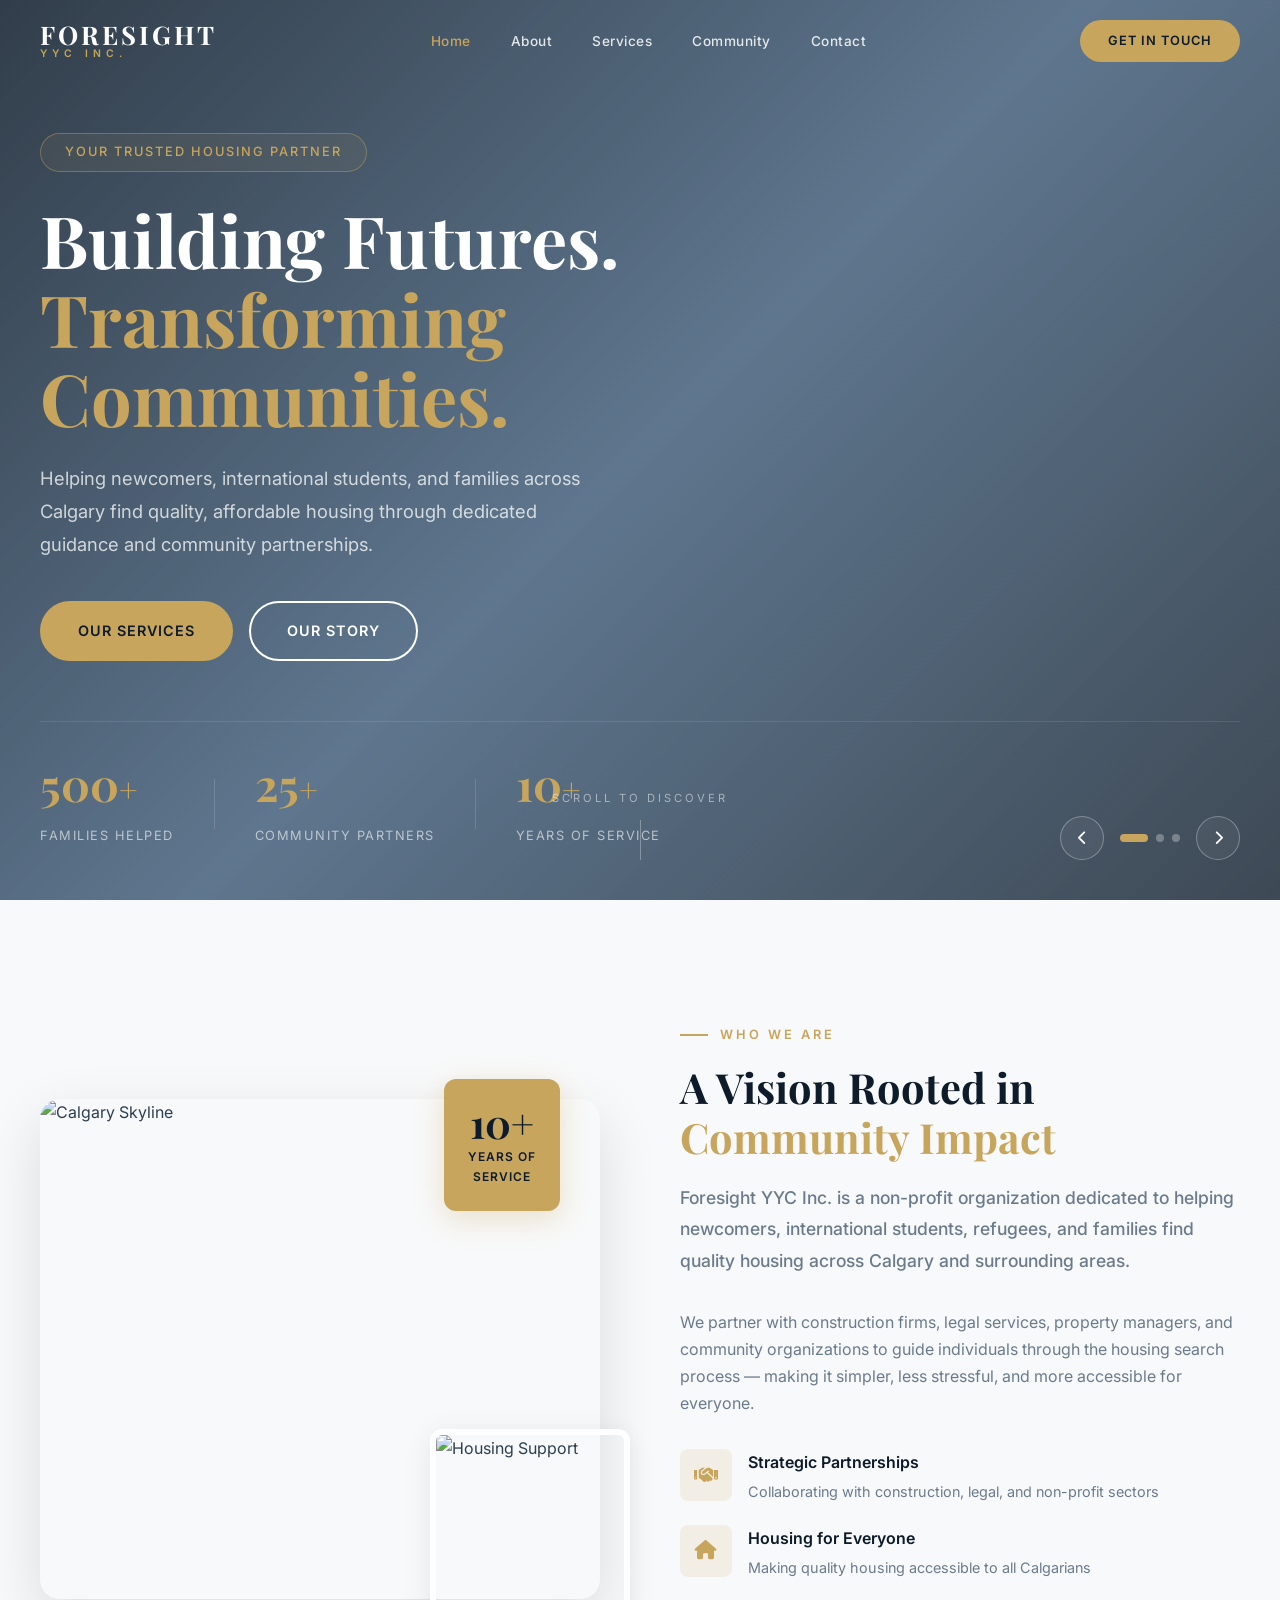
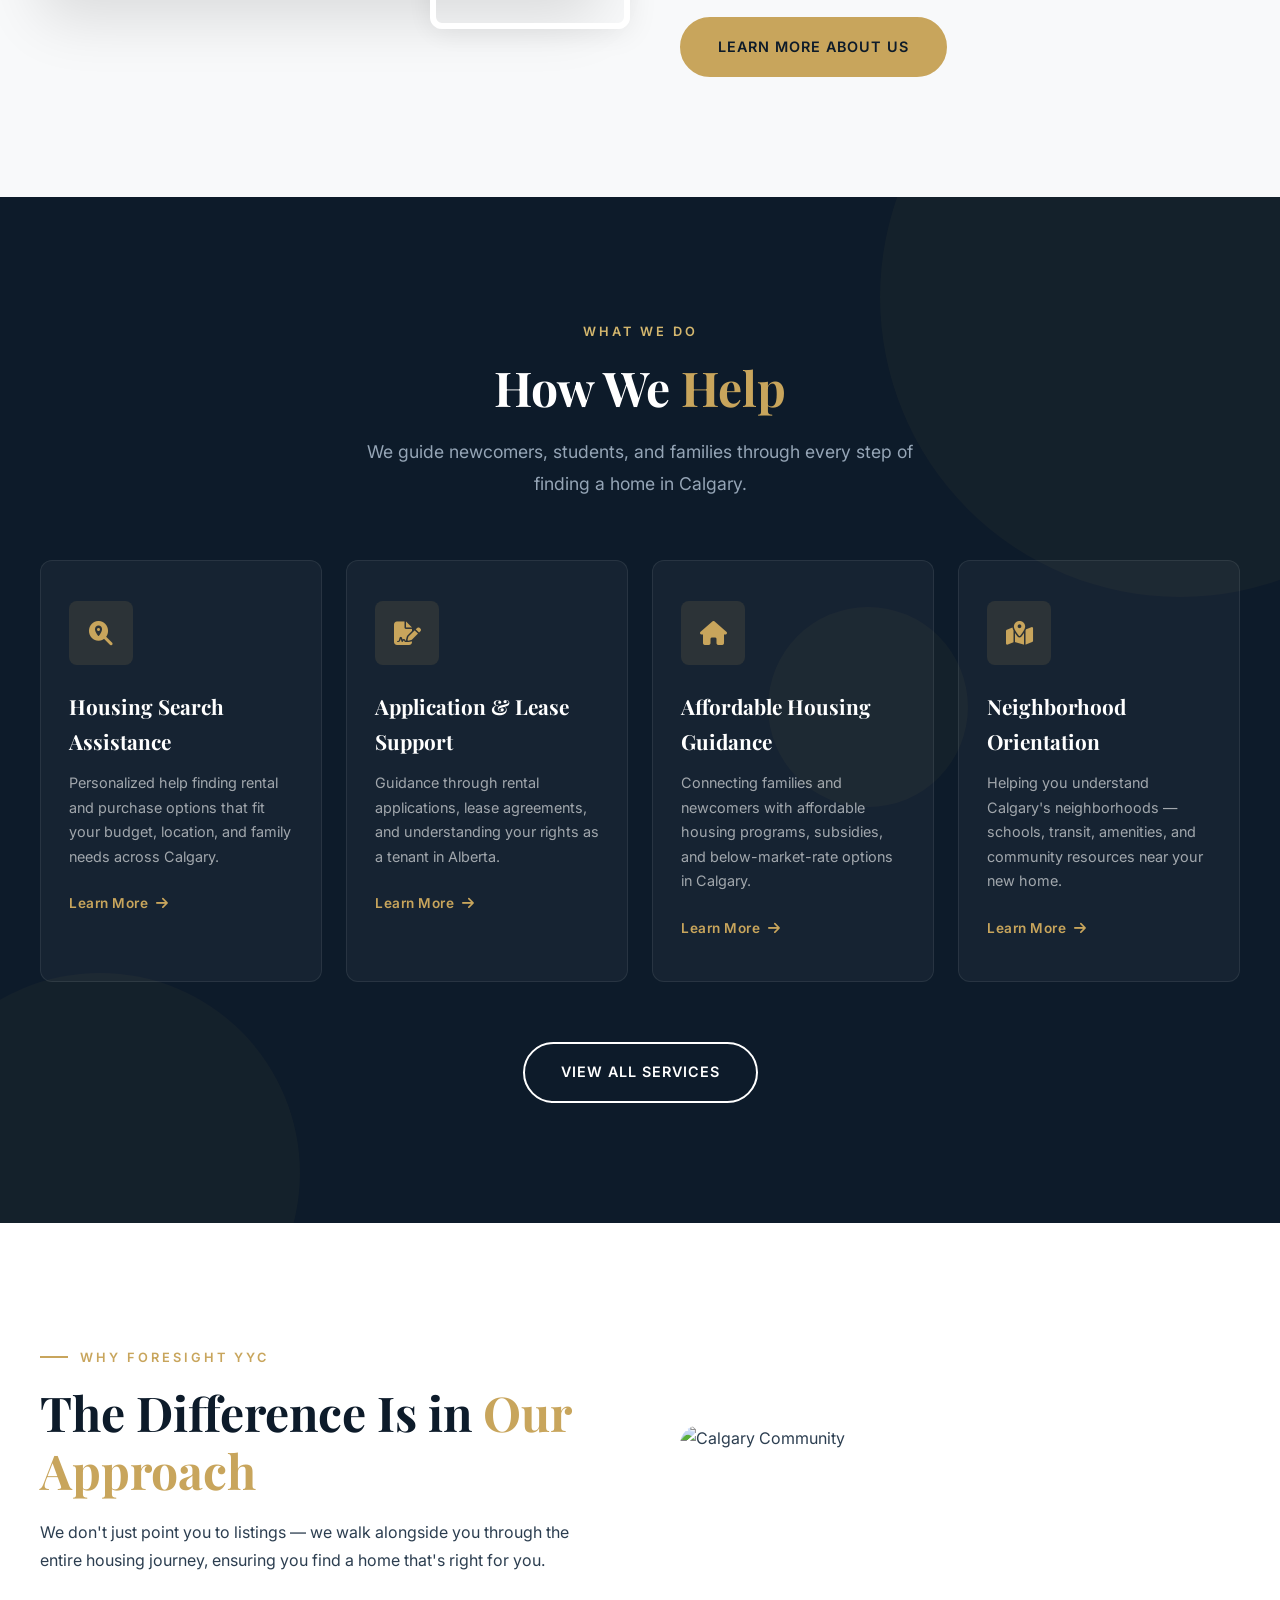
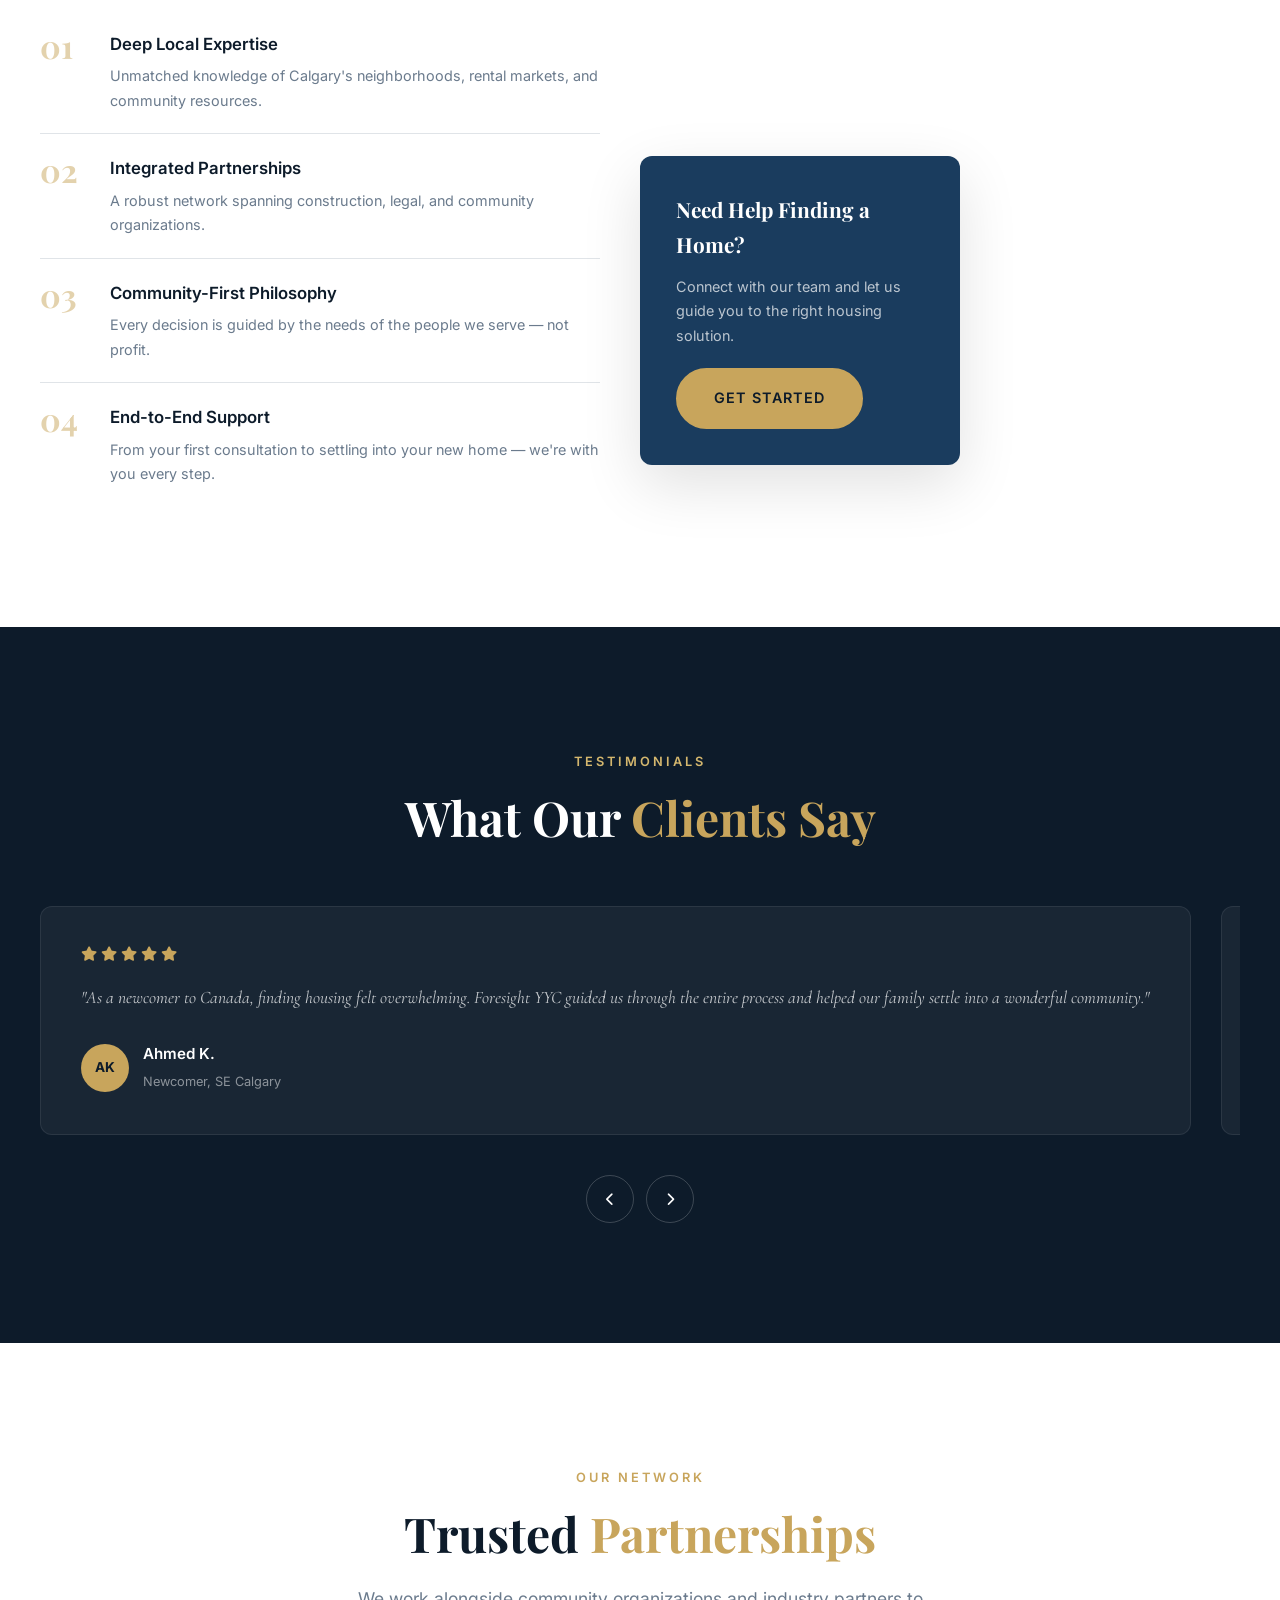
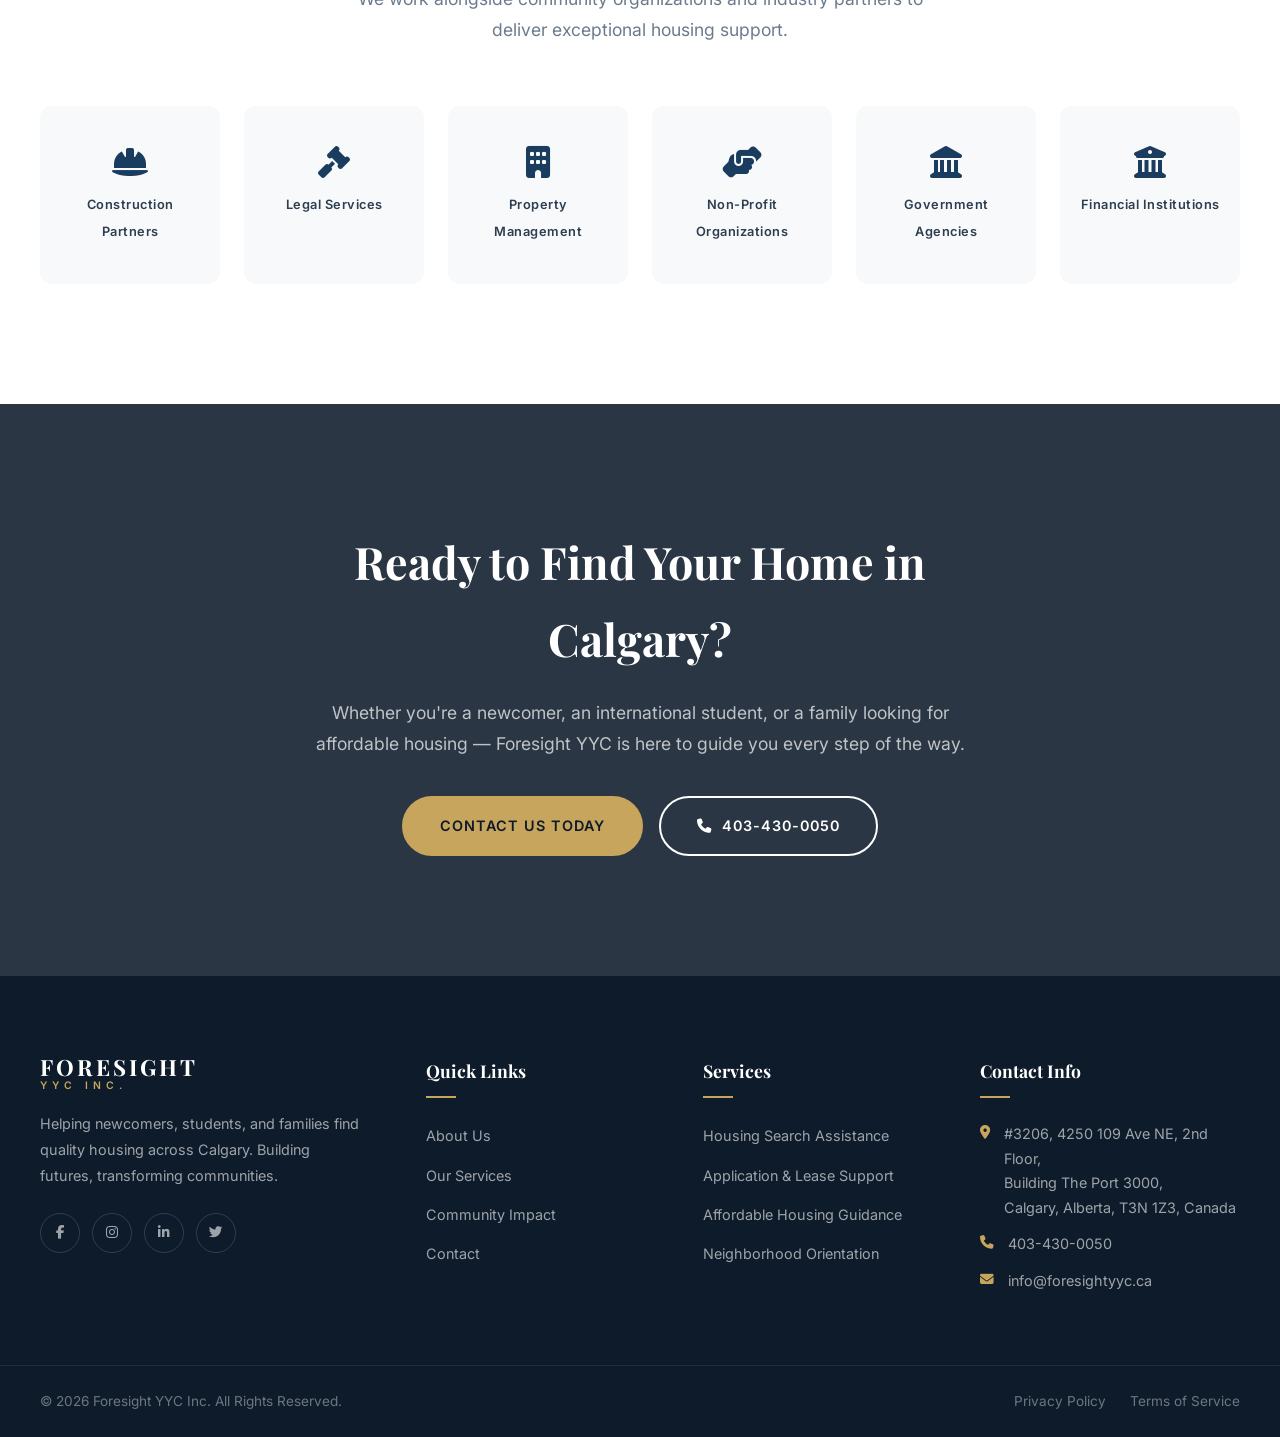
==== commit 3f421150: "Transform to housing-focused NGO - help newcomers find homes in Calgary - Rewrite all pages as NGO h" ====
--- a/index.html
+++ b/index.html
@@ -3,7 +3,7 @@
 <head>
     <meta charset="UTF-8">
     <meta name="viewport" content="width=device-width, initial-scale=1.0">
-    <title>Foresight YYC Inc. | Calgary's Premier Housing Solutions</title>
+    <title>Foresight YYC Inc. | Helping You Find Housing in Calgary</title>
     <link rel="stylesheet" href="css/style.css">
     <link rel="stylesheet" href="css/animations.css">
     <link href="https://fonts.googleapis.com/css2?family=Playfair+Display:wght@400;500;600;700&family=Inter:wght@300;400;500;600;700&family=Cormorant+Garamond:wght@400;500;600;700&display=swap" rel="stylesheet">
@@ -34,7 +34,6 @@
                 <li><a href="index.html" class="nav-link active">Home</a></li>
                 <li><a href="about.html" class="nav-link">About</a></li>
                 <li><a href="services.html" class="nav-link">Services</a></li>
-                <li><a href="properties.html" class="nav-link">Properties</a></li>
                 <li><a href="community.html" class="nav-link">Community</a></li>
                 <li><a href="contact.html" class="nav-link">Contact</a></li>
             </ul>
@@ -62,23 +61,23 @@
         </div>
         <div class="hero-content">
             <div class="hero-badge" data-aos="fade-down" data-aos-delay="200">
-                <span>Calgary's Trusted Housing Partner</span>
+                <span>Your Trusted Housing Partner</span>
             </div>
             <h1 data-aos="fade-up" data-aos-delay="400">
                 Building Futures.<br>
                 <span class="text-accent">Transforming Communities.</span>
             </h1>
             <p class="hero-subtitle" data-aos="fade-up" data-aos-delay="600">
-                Delivering impactful housing solutions across Calgary and surrounding areas through strategic partnerships in construction, legal services, and community development.
+                Helping newcomers, international students, and families across Calgary find quality, affordable housing through dedicated guidance and community partnerships.
             </p>
             <div class="hero-cta" data-aos="fade-up" data-aos-delay="800">
-                <a href="properties.html" class="btn btn-primary">Explore Properties</a>
-                <a href="about.html" class="btn btn-outline">Our Story</a>
+                <a href="services.html" class="btn btn-primary">Our Services</a>
+                <a href="about.html" class="btn btn-outline light">Our Story</a>
             </div>
             <div class="hero-stats" data-aos="fade-up" data-aos-delay="1000">
                 <div class="stat-item">
-                    <span class="stat-number" data-count="150">0</span><span class="stat-suffix">+</span>
-                    <span class="stat-label">Housing Units Delivered</span>
+                    <span class="stat-number" data-count="500">0</span><span class="stat-suffix">+</span>
+                    <span class="stat-label">Families Helped</span>
                 </div>
                 <div class="stat-divider"></div>
                 <div class="stat-item">
@@ -88,7 +87,7 @@
                 <div class="stat-divider"></div>
                 <div class="stat-item">
                     <span class="stat-number" data-count="10">0</span><span class="stat-suffix">+</span>
-                    <span class="stat-label">Years of Excellence</span>
+                    <span class="stat-label">Years of Service</span>
                 </div>
             </div>
         </div>
@@ -112,18 +111,18 @@
                         <img src="https://images.unsplash.com/photo-1486406146926-c627a92ad1ab?w=800&q=80" alt="Calgary Skyline">
                     </div>
                     <div class="about-img-accent">
-                        <img src="https://images.unsplash.com/photo-1560518883-ce09059eeffa?w=400&q=80" alt="Housing Development">
+                        <img src="https://images.unsplash.com/photo-1560518883-ce09059eeffa?w=400&q=80" alt="Housing Support">
                     </div>
                     <div class="about-experience-badge">
                         <span class="exp-number">10+</span>
-                        <span class="exp-text">Years of<br>Excellence</span>
+                        <span class="exp-text">Years of<br>Service</span>
                     </div>
                 </div>
                 <div class="about-content" data-aos="fade-left">
                     <span class="section-tag">Who We Are</span>
                     <h2 class="section-title">A Vision Rooted in <span class="text-accent">Community Impact</span></h2>
-                    <p class="about-lead">Foresight YYC Inc. brings extensive experience in Calgary's housing market and surrounding areas, supported by strong partnerships across construction, legal services, property management, and community organizations.</p>
-                    <p>Our foundation is built on a commitment to delivering impactful housing solutions that address the real needs of Calgary's diverse population. From affordable housing initiatives to premium residential developments, we approach every project with the same dedication to quality and community well-being.</p>
+                    <p class="about-lead">Foresight YYC Inc. is a non-profit organization dedicated to helping newcomers, international students, refugees, and families find quality housing across Calgary and surrounding areas.</p>
+                    <p>We partner with construction firms, legal services, property managers, and community organizations to guide individuals through the housing search process — making it simpler, less stressful, and more accessible for everyone.</p>
                     <div class="about-features">
                         <div class="about-feature">
                             <div class="feature-icon"><i class="fas fa-handshake"></i></div>
@@ -135,7 +134,7 @@
                         <div class="about-feature">
                             <div class="feature-icon"><i class="fas fa-home"></i></div>
                             <div>
-                                <h4>Affordable Housing</h4>
+                                <h4>Housing for Everyone</h4>
                                 <p>Making quality housing accessible to all Calgarians</p>
                             </div>
                         </div>
@@ -156,118 +155,45 @@
         <div class="container">
             <div class="section-header center" data-aos="fade-up">
                 <span class="section-tag light">What We Do</span>
-                <h2 class="section-title light">Comprehensive Housing <span class="text-accent">Solutions</span></h2>
-                <p class="section-subtitle light">From acquisition to management, we provide end-to-end real estate services tailored to Calgary's unique market dynamics.</p>
+                <h2 class="section-title light">How We <span class="text-accent">Help</span></h2>
+                <p class="section-subtitle light">We guide newcomers, students, and families through every step of finding a home in Calgary.</p>
             </div>
             <div class="services-grid">
                 <div class="service-card" data-aos="fade-up" data-aos-delay="100">
                     <div class="service-icon">
-                        <i class="fas fa-building"></i>
-                    </div>
-                    <h3>Property Development</h3>
-                    <p>Strategic development of residential properties that meet the evolving needs of Calgary's growing communities.</p>
+                        <i class="fas fa-search-location"></i>
+                    </div>
+                    <h3>Housing Search Assistance</h3>
+                    <p>Personalized help finding rental and purchase options that fit your budget, location, and family needs across Calgary.</p>
                     <a href="services.html" class="service-link">Learn More <i class="fas fa-arrow-right"></i></a>
                 </div>
                 <div class="service-card" data-aos="fade-up" data-aos-delay="200">
                     <div class="service-icon">
-                        <i class="fas fa-key"></i>
-                    </div>
-                    <h3>Property Management</h3>
-                    <p>Professional management services ensuring your investment is maintained to the highest standards of quality.</p>
+                        <i class="fas fa-file-signature"></i>
+                    </div>
+                    <h3>Application & Lease Support</h3>
+                    <p>Guidance through rental applications, lease agreements, and understanding your rights as a tenant in Alberta.</p>
                     <a href="services.html" class="service-link">Learn More <i class="fas fa-arrow-right"></i></a>
                 </div>
                 <div class="service-card" data-aos="fade-up" data-aos-delay="300">
                     <div class="service-icon">
                         <i class="fas fa-home"></i>
                     </div>
-                    <h3>Affordable Housing</h3>
-                    <p>Dedicated initiatives connecting families and newcomers with quality, affordable housing across Calgary.</p>
+                    <h3>Affordable Housing Guidance</h3>
+                    <p>Connecting families and newcomers with affordable housing programs, subsidies, and below-market-rate options in Calgary.</p>
                     <a href="services.html" class="service-link">Learn More <i class="fas fa-arrow-right"></i></a>
                 </div>
                 <div class="service-card" data-aos="fade-up" data-aos-delay="400">
                     <div class="service-icon">
-                        <i class="fas fa-chart-line"></i>
-                    </div>
-                    <h3>Investment Advisory</h3>
-                    <p>Expert guidance on real estate investment opportunities in Calgary's dynamic and resilient housing market.</p>
+                        <i class="fas fa-map-marked-alt"></i>
+                    </div>
+                    <h3>Neighborhood Orientation</h3>
+                    <p>Helping you understand Calgary's neighborhoods — schools, transit, amenities, and community resources near your new home.</p>
                     <a href="services.html" class="service-link">Learn More <i class="fas fa-arrow-right"></i></a>
                 </div>
             </div>
             <div class="text-center mt-60" data-aos="fade-up">
                 <a href="services.html" class="btn btn-outline light">View All Services</a>
-            </div>
-        </div>
-    </section>
-
-    <!-- Featured Properties -->
-    <section class="section featured-properties">
-        <div class="container">
-            <div class="section-header" data-aos="fade-up">
-                <span class="section-tag">Portfolio</span>
-                <h2 class="section-title">Featured <span class="text-accent">Properties</span></h2>
-                <p class="section-subtitle">Explore our curated selection of premium properties across Calgary's most sought-after neighborhoods.</p>
-            </div>
-            <div class="properties-grid">
-                <div class="property-card featured" data-aos="fade-up" data-aos-delay="100">
-                    <div class="property-image">
-                        <img src="https://images.unsplash.com/photo-1600585154340-be6161a56a0c?w=800&q=80" alt="Luxury Home Kensington">
-                        <div class="property-badge">Featured</div>
-                        <div class="property-overlay">
-                            <a href="properties.html" class="btn btn-small">View Details</a>
-                        </div>
-                    </div>
-                    <div class="property-info">
-                        <div class="property-location"><i class="fas fa-map-marker-alt"></i> Kensington, Calgary</div>
-                        <h3>The Kensington Residences</h3>
-                        <p class="property-price">Starting from $485,000</p>
-                        <div class="property-features">
-                            <span><i class="fas fa-bed"></i> 3 Beds</span>
-                            <span><i class="fas fa-bath"></i> 2 Baths</span>
-                            <span><i class="fas fa-ruler-combined"></i> 1,850 sqft</span>
-                        </div>
-                    </div>
-                </div>
-                <div class="property-card" data-aos="fade-up" data-aos-delay="200">
-                    <div class="property-image">
-                        <img src="https://images.unsplash.com/photo-1600607687644-c7f34b5063c7?w=800&q=80" alt="Modern Living Bridgeland">
-                        <div class="property-badge sale">For Sale</div>
-                        <div class="property-overlay">
-                            <a href="properties.html" class="btn btn-small">View Details</a>
-                        </div>
-                    </div>
-                    <div class="property-info">
-                        <div class="property-location"><i class="fas fa-map-marker-alt"></i> Bridgeland, Calgary</div>
-                        <h3>Bridgeland Modern Living</h3>
-                        <p class="property-price">Starting from $395,000</p>
-                        <div class="property-features">
-                            <span><i class="fas fa-bed"></i> 2 Beds</span>
-                            <span><i class="fas fa-bath"></i> 2 Baths</span>
-                            <span><i class="fas fa-ruler-combined"></i> 1,200 sqft</span>
-                        </div>
-                    </div>
-                </div>
-                <div class="property-card" data-aos="fade-up" data-aos-delay="300">
-                    <div class="property-image">
-                        <img src="https://images.unsplash.com/photo-1600566753190-17f0baa2a6c3?w=800&q=80" alt="Beltline Condos">
-                        <div class="property-badge sale">For Sale</div>
-                        <div class="property-overlay">
-                            <a href="properties.html" class="btn btn-small">View Details</a>
-                        </div>
-                    </div>
-                    <div class="property-info">
-                        <div class="property-location"><i class="fas fa-map-marker-alt"></i> Beltline, Calgary</div>
-                        <h3>The Beltline Collection</h3>
-                        <p class="property-price">Starting from $325,000</p>
-                        <div class="property-features">
-                            <span><i class="fas fa-bed"></i> 1-2 Beds</span>
-                            <span><i class="fas fa-bath"></i> 1 Bath</span>
-                            <span><i class="fas fa-ruler-combined"></i> 750 sqft</span>
-                        </div>
-                    </div>
-                </div>
-            </div>
-            <div class="text-center mt-60" data-aos="fade-up">
-                <a href="properties.html" class="btn btn-primary">Browse All Properties</a>
             </div>
         </div>
     </section>
@@ -279,13 +205,13 @@
                 <div class="why-us-content" data-aos="fade-right">
                     <span class="section-tag">Why Foresight YYC</span>
                     <h2 class="section-title">The Difference Is in <span class="text-accent">Our Approach</span></h2>
-                    <p>We don't simply sell properties — we craft housing solutions that strengthen communities and create lasting value for every stakeholder involved.</p>
+                    <p>We don't just point you to listings — we walk alongside you through the entire housing journey, ensuring you find a home that's right for you.</p>
                     <div class="why-us-list">
                         <div class="why-item">
                             <div class="why-number">01</div>
                             <div>
                                 <h4>Deep Local Expertise</h4>
-                                <p>Unmatched knowledge of Calgary's neighborhoods, market trends, and growth corridors.</p>
+                                <p>Unmatched knowledge of Calgary's neighborhoods, rental markets, and community resources.</p>
                             </div>
                         </div>
                         <div class="why-item">
@@ -299,14 +225,14 @@
                             <div class="why-number">03</div>
                             <div>
                                 <h4>Community-First Philosophy</h4>
-                                <p>Every project is evaluated through the lens of community impact and social responsibility.</p>
+                                <p>Every decision is guided by the needs of the people we serve — not profit.</p>
                             </div>
                         </div>
                         <div class="why-item">
                             <div class="why-number">04</div>
                             <div>
-                                <h4>End-to-End Solutions</h4>
-                                <p>From acquisition and development to management and sales — we handle it all.</p>
+                                <h4>End-to-End Support</h4>
+                                <p>From your first consultation to settling into your new home — we're with you every step.</p>
                             </div>
                         </div>
                     </div>
@@ -314,9 +240,9 @@
                 <div class="why-us-image" data-aos="fade-left">
                     <img src="https://images.unsplash.com/photo-1560448204-e02f11c3d0e2?w=800&q=80" alt="Calgary Community">
                     <div class="why-us-cta-card">
-                        <h3>Ready to Find Your Next Home?</h3>
-                        <p>Connect with our team and discover housing solutions tailored to your needs.</p>
-                        <a href="contact.html" class="btn btn-primary">Schedule a Consultation</a>
+                        <h3>Need Help Finding a Home?</h3>
+                        <p>Connect with our team and let us guide you to the right housing solution.</p>
+                        <a href="contact.html" class="btn btn-primary">Get Started</a>
                     </div>
                 </div>
             </div>
@@ -336,12 +262,12 @@
                         <div class="testimonial-stars">
                             <i class="fas fa-star"></i><i class="fas fa-star"></i><i class="fas fa-star"></i><i class="fas fa-star"></i><i class="fas fa-star"></i>
                         </div>
-                        <p>"Foresight YYC made the entire process seamless. Their knowledge of Calgary's market is unparalleled, and their commitment to finding the right fit for our family was evident from day one."</p>
+                        <p>"As a newcomer to Canada, finding housing felt overwhelming. Foresight YYC guided us through the entire process and helped our family settle into a wonderful community."</p>
                         <div class="testimonial-author">
-                            <div class="author-avatar">SM</div>
-                            <div>
-                                <h4>Sarah M.</h4>
-                                <span>Homeowner, Kensington</span>
+                            <div class="author-avatar">AK</div>
+                            <div>
+                                <h4>Ahmed K.</h4>
+                                <span>Newcomer, SE Calgary</span>
                             </div>
                         </div>
                     </div>
@@ -349,12 +275,12 @@
                         <div class="testimonial-stars">
                             <i class="fas fa-star"></i><i class="fas fa-star"></i><i class="fas fa-star"></i><i class="fas fa-star"></i><i class="fas fa-star"></i>
                         </div>
-                        <p>"As a newcomer to Canada, finding affordable housing felt overwhelming. Foresight YYC connected us with the right resources and helped our family settle into a wonderful community."</p>
+                        <p>"As an international student, I had no idea where to start looking for housing in Calgary. Foresight YYC found me a safe, affordable place close to campus within a week."</p>
                         <div class="testimonial-author">
-                            <div class="author-avatar">AK</div>
-                            <div>
-                                <h4>Ahmed K.</h4>
-                                <span>Resident, SE Calgary</span>
+                            <div class="author-avatar">PM</div>
+                            <div>
+                                <h4>Priya M.</h4>
+                                <span>International Student</span>
                             </div>
                         </div>
                     </div>
@@ -362,12 +288,12 @@
                         <div class="testimonial-stars">
                             <i class="fas fa-star"></i><i class="fas fa-star"></i><i class="fas fa-star"></i><i class="fas fa-star"></i><i class="fas fa-star"></i>
                         </div>
-                        <p>"Their property management services are exceptional. Professional, responsive, and always focused on maintaining the value of our investment. Highly recommend."</p>
+                        <p>"Foresight YYC made the process seamless. Their knowledge of Calgary's neighborhoods is unmatched, and their commitment to finding the right fit for our family was clear from day one."</p>
                         <div class="testimonial-author">
-                            <div class="author-avatar">JR</div>
-                            <div>
-                                <h4>James R.</h4>
-                                <span>Property Investor</span>
+                            <div class="author-avatar">SM</div>
+                            <div>
+                                <h4>Sarah M.</h4>
+                                <span>Family, Kensington</span>
                             </div>
                         </div>
                     </div>
@@ -386,7 +312,7 @@
             <div class="section-header center" data-aos="fade-up">
                 <span class="section-tag">Our Network</span>
                 <h2 class="section-title">Trusted <span class="text-accent">Partnerships</span></h2>
-                <p class="section-subtitle">We work alongside industry leaders and community organizations to deliver exceptional results.</p>
+                <p class="section-subtitle">We work alongside community organizations and industry partners to deliver exceptional housing support.</p>
             </div>
             <div class="partners-grid" data-aos="fade-up" data-aos-delay="200">
                 <div class="partner-item">
@@ -422,8 +348,8 @@
         <div class="cta-overlay"></div>
         <div class="container">
             <div class="cta-content" data-aos="zoom-in">
-                <h2>Ready to Build Your Future in Calgary?</h2>
-                <p>Whether you're searching for your dream home, exploring investment opportunities, or seeking affordable housing solutions — Foresight YYC is here to guide you every step of the way.</p>
+                <h2>Ready to Find Your Home in Calgary?</h2>
+                <p>Whether you're a newcomer, an international student, or a family looking for affordable housing — Foresight YYC is here to guide you every step of the way.</p>
                 <div class="cta-buttons">
                     <a href="contact.html" class="btn btn-primary">Contact Us Today</a>
                     <a href="tel:4034300050" class="btn btn-outline light"><i class="fas fa-phone"></i> 403-430-0050</a>
@@ -442,7 +368,7 @@
                             <span class="logo-text">FORESIGHT</span>
                             <span class="logo-sub">YYC INC.</span>
                         </a>
-                        <p>Delivering impactful housing solutions across Calgary and surrounding areas. Building futures, transforming communities.</p>
+                        <p>Helping newcomers, students, and families find quality housing across Calgary. Building futures, transforming communities.</p>
                         <div class="footer-social">
                             <a href="#"><i class="fab fa-facebook-f"></i></a>
                             <a href="#"><i class="fab fa-instagram"></i></a>
@@ -455,7 +381,6 @@
                         <ul>
                             <li><a href="about.html">About Us</a></li>
                             <li><a href="services.html">Our Services</a></li>
-                            <li><a href="properties.html">Properties</a></li>
                             <li><a href="community.html">Community Impact</a></li>
                             <li><a href="contact.html">Contact</a></li>
                         </ul>
@@ -463,11 +388,10 @@
                     <div class="footer-col">
                         <h4>Services</h4>
                         <ul>
-                            <li><a href="services.html">Property Development</a></li>
-                            <li><a href="services.html">Property Management</a></li>
-                            <li><a href="services.html">Affordable Housing</a></li>
-                            <li><a href="services.html">Investment Advisory</a></li>
-                            <li><a href="services.html">Community Housing</a></li>
+                            <li><a href="services.html">Housing Search Assistance</a></li>
+                            <li><a href="services.html">Application & Lease Support</a></li>
+                            <li><a href="services.html">Affordable Housing Guidance</a></li>
+                            <li><a href="services.html">Neighborhood Orientation</a></li>
                         </ul>
                     </div>
                     <div class="footer-col">
@@ -475,7 +399,7 @@
                         <ul class="footer-contact">
                             <li>
                                 <i class="fas fa-map-marker-alt"></i>
-                                <span>Calgary, Alberta<br>Canada</span>
+                                <span>#3206, 4250 109 Ave NE, 2nd Floor,<br>Building The Port 3000,<br>Calgary, Alberta, T3N 1Z3, Canada</span>
                             </li>
                             <li>
                                 <i class="fas fa-phone"></i>
@@ -503,7 +427,6 @@
         </div>
     </footer>
 
-    <!-- Back to Top -->
     <button class="back-to-top" id="backToTop">
         <i class="fas fa-chevron-up"></i>
     </button>
--- a/css/style.css
+++ b/css/style.css
@@ -457,6 +457,7 @@
     margin: 0 auto;
     padding: 0 20px;
     padding-top: 80px;
+    width: 100%;
 }
 
 .hero-badge {
@@ -472,6 +473,10 @@
     margin-bottom: 28px;
     backdrop-filter: blur(10px);
     background: rgba(200, 165, 92, 0.08);
+    max-width: 100%;
+    box-sizing: border-box;
+    text-align: center;
+    line-height: 1.6;
 }
 
 .hero h1 {
@@ -1093,6 +1098,7 @@
 
 .testimonial-card {
     min-width: calc(33.333% - 20px);
+    flex-shrink: 0;
     background: rgba(255, 255, 255, 0.05);
     border: 1px solid rgba(255, 255, 255, 0.08);
     border-radius: var(--radius);
@@ -1806,12 +1812,13 @@
     .section-title { font-size: 2.4rem; }
     .about-grid { gap: 50px; }
     .services-grid { grid-template-columns: repeat(2, 1fr); }
-    .properties-grid { grid-template-columns: repeat(2, 1fr); }
     .partners-grid { grid-template-columns: repeat(3, 1fr); }
     .counter-grid { grid-template-columns: repeat(2, 1fr); gap: 30px; }
     .process-grid { grid-template-columns: repeat(2, 1fr); }
     .process-grid::before { display: none; }
     .footer-grid { grid-template-columns: repeat(2, 1fr); gap: 40px; }
+    .why-us-cta-card { left: -20px; bottom: -20px; max-width: 280px; padding: 28px; }
+    .contact-grid { gap: 40px; }
 }
 
 @media (max-width: 768px) {
@@ -1828,11 +1835,10 @@
         flex-direction: column;
         padding: 100px 40px 40px;
         transition: right 0.4s ease;
+        z-index: 1001;
     }
 
-    .nav-menu.active {
-        right: 0;
-    }
+    .nav-menu.active { right: 0; }
 
     .nav-menu .nav-link {
         color: rgba(255, 255, 255, 0.8);
@@ -1842,56 +1848,83 @@
     }
 
     .nav-cta { display: none; }
-    .hamburger { display: flex; }
-
-    .hero h1 { font-size: 2.6rem; }
+    .hamburger { display: flex; z-index: 1002; }
+
+    .hero { min-height: 600px; }
+    .hero h1 { font-size: 2.4rem; }
+    .hero-subtitle { font-size: 1rem; }
+    .hero-content { padding-top: 60px; }
+    .hero-badge { font-size: 0.7rem; letter-spacing: 1.5px; padding: 6px 18px; }
     .hero-stats { flex-direction: column; gap: 20px; align-items: flex-start; }
+    .stat-number { font-size: 2.2rem; }
     .stat-divider { width: 50px; height: 1px; }
     .slider-controls { display: none; }
-
-    .about-grid,
-    .why-us-grid,
-    .contact-grid {
-        grid-template-columns: 1fr;
-    }
+    .hero-scroll { display: none; }
+
+    .about-grid, .why-us-grid, .contact-grid { grid-template-columns: 1fr; }
 
     .about-img-accent { display: none; }
-    .about-img-main img { height: 350px; }
+    .about-experience-badge { top: auto; bottom: -15px; right: 20px; padding: 16px; }
+    .about-experience-badge .exp-number { font-size: 1.8rem; }
+    .about-img-main img { height: 300px; }
 
     .section-title { font-size: 2rem; }
-    .about-content .section-title { font-size: 2rem; }
+    .about-content .section-title { font-size: 1.8rem; }
 
     .services-grid { grid-template-columns: 1fr; }
-    .properties-grid { grid-template-columns: 1fr; }
     .partners-grid { grid-template-columns: repeat(2, 1fr); }
     .impact-grid { grid-template-columns: 1fr; }
 
     .testimonial-card { min-width: 100%; }
 
-    .why-us-cta-card {
-        position: relative;
-        bottom: auto;
-        left: auto;
-        margin-top: -40px;
-    }
-
-    .cta-content h2 { font-size: 2rem; }
+    .why-us-image > img { height: 400px; }
+    .why-us-cta-card { position: relative; bottom: auto; left: auto; margin-top: -40px; max-width: 100%; }
+
+    .cta-content h2 { font-size: 1.8rem; }
     .cta-buttons { flex-direction: column; align-items: center; }
+    .cta-buttons .btn { width: 100%; justify-content: center; }
 
     .footer-grid { grid-template-columns: 1fr; gap: 30px; }
     .footer-bottom-content { flex-direction: column; gap: 12px; text-align: center; }
 
-    .page-header { padding: 140px 0 80px; }
-    .page-header h1 { font-size: 2.4rem; }
+    .page-header { padding: 130px 0 60px; }
+    .page-header h1 { font-size: 2.2rem; }
+    .page-header p { font-size: 1rem; }
 
     .form-row { grid-template-columns: 1fr; }
     .hero-cta { flex-direction: column; align-items: flex-start; }
+    .hero-cta .btn { width: 100%; justify-content: center; }
+
+    .contact-info-card { padding: 32px 24px; }
+    .contact-form { padding: 32px 24px; }
+
+    .about-grid[style*="margin-bottom: 100px"] { margin-bottom: 60px !important; }
+    .about-content[style*="order: -1"] { order: 0 !important; }
+
+    .counter-section { padding: 60px 0; }
+    .counter-grid { grid-template-columns: repeat(2, 1fr); gap: 24px; }
+    .counter-item .counter-number { font-size: 2.2rem; }
+
+    .map-section { height: 300px; }
 }
 
 @media (max-width: 480px) {
-    .hero h1 { font-size: 2rem; }
-    .hero-badge { font-size: 0.7rem; padding: 6px 16px; }
-    .btn { padding: 14px 28px; font-size: 0.8rem; }
+    .section { padding: 60px 0; }
+    .hero h1 { font-size: 1.8rem; }
+    .hero-badge { font-size: 0.65rem; padding: 6px 14px; letter-spacing: 1px; }
+    .hero-subtitle { font-size: 0.9rem; margin-bottom: 28px; }
+    .btn { padding: 12px 24px; font-size: 0.8rem; }
+    .section-title { font-size: 1.6rem; }
+    .about-content .section-title { font-size: 1.6rem; }
     .partners-grid { grid-template-columns: 1fr; }
     .counter-grid { grid-template-columns: 1fr; }
-}
+    .process-grid { grid-template-columns: 1fr; }
+    .about-img-main img { height: 250px; }
+    .page-header { padding: 120px 0 50px; }
+    .page-header h1 { font-size: 1.8rem; }
+    .footer-top { padding: 60px 0 40px; }
+    .cta-content h2 { font-size: 1.5rem; }
+    .contact-info-card { padding: 24px 20px; }
+    .contact-form { padding: 24px 20px; }
+    .why-number { font-size: 1.5rem; min-width: 40px; }
+}
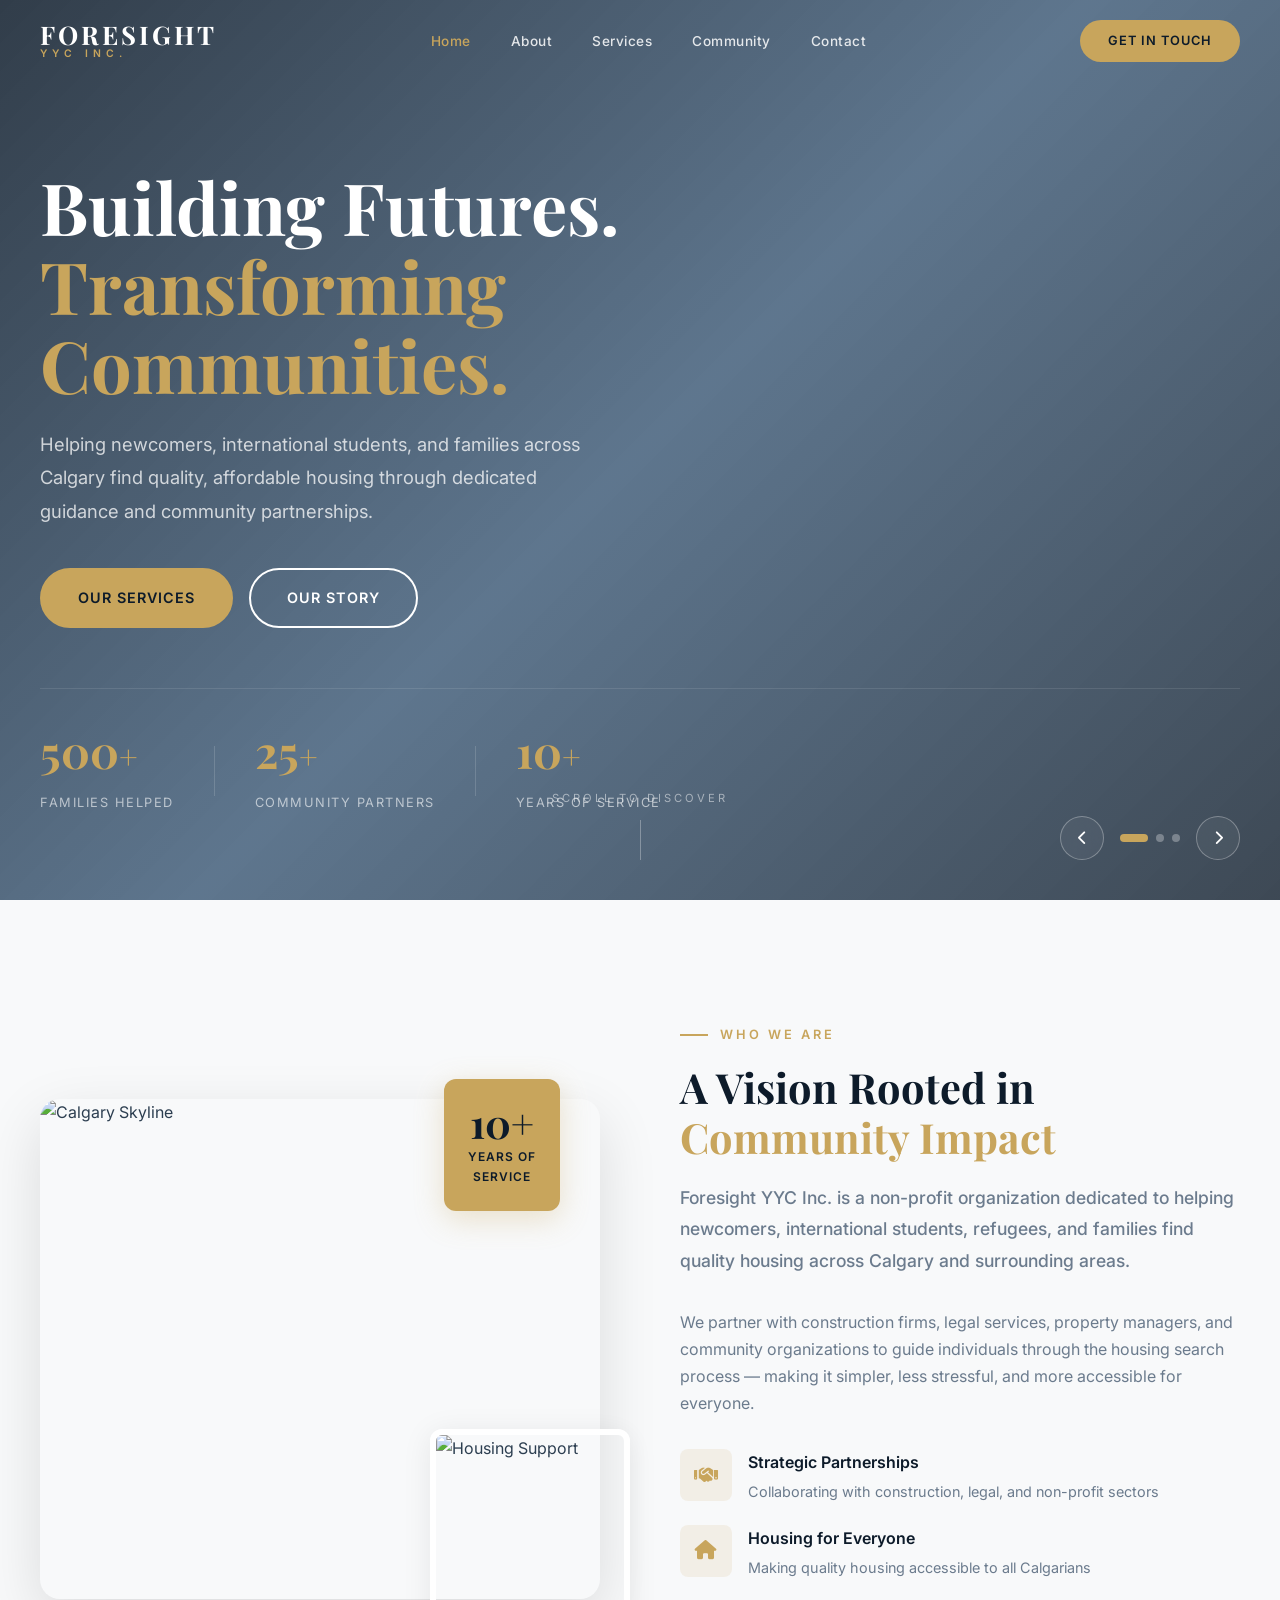
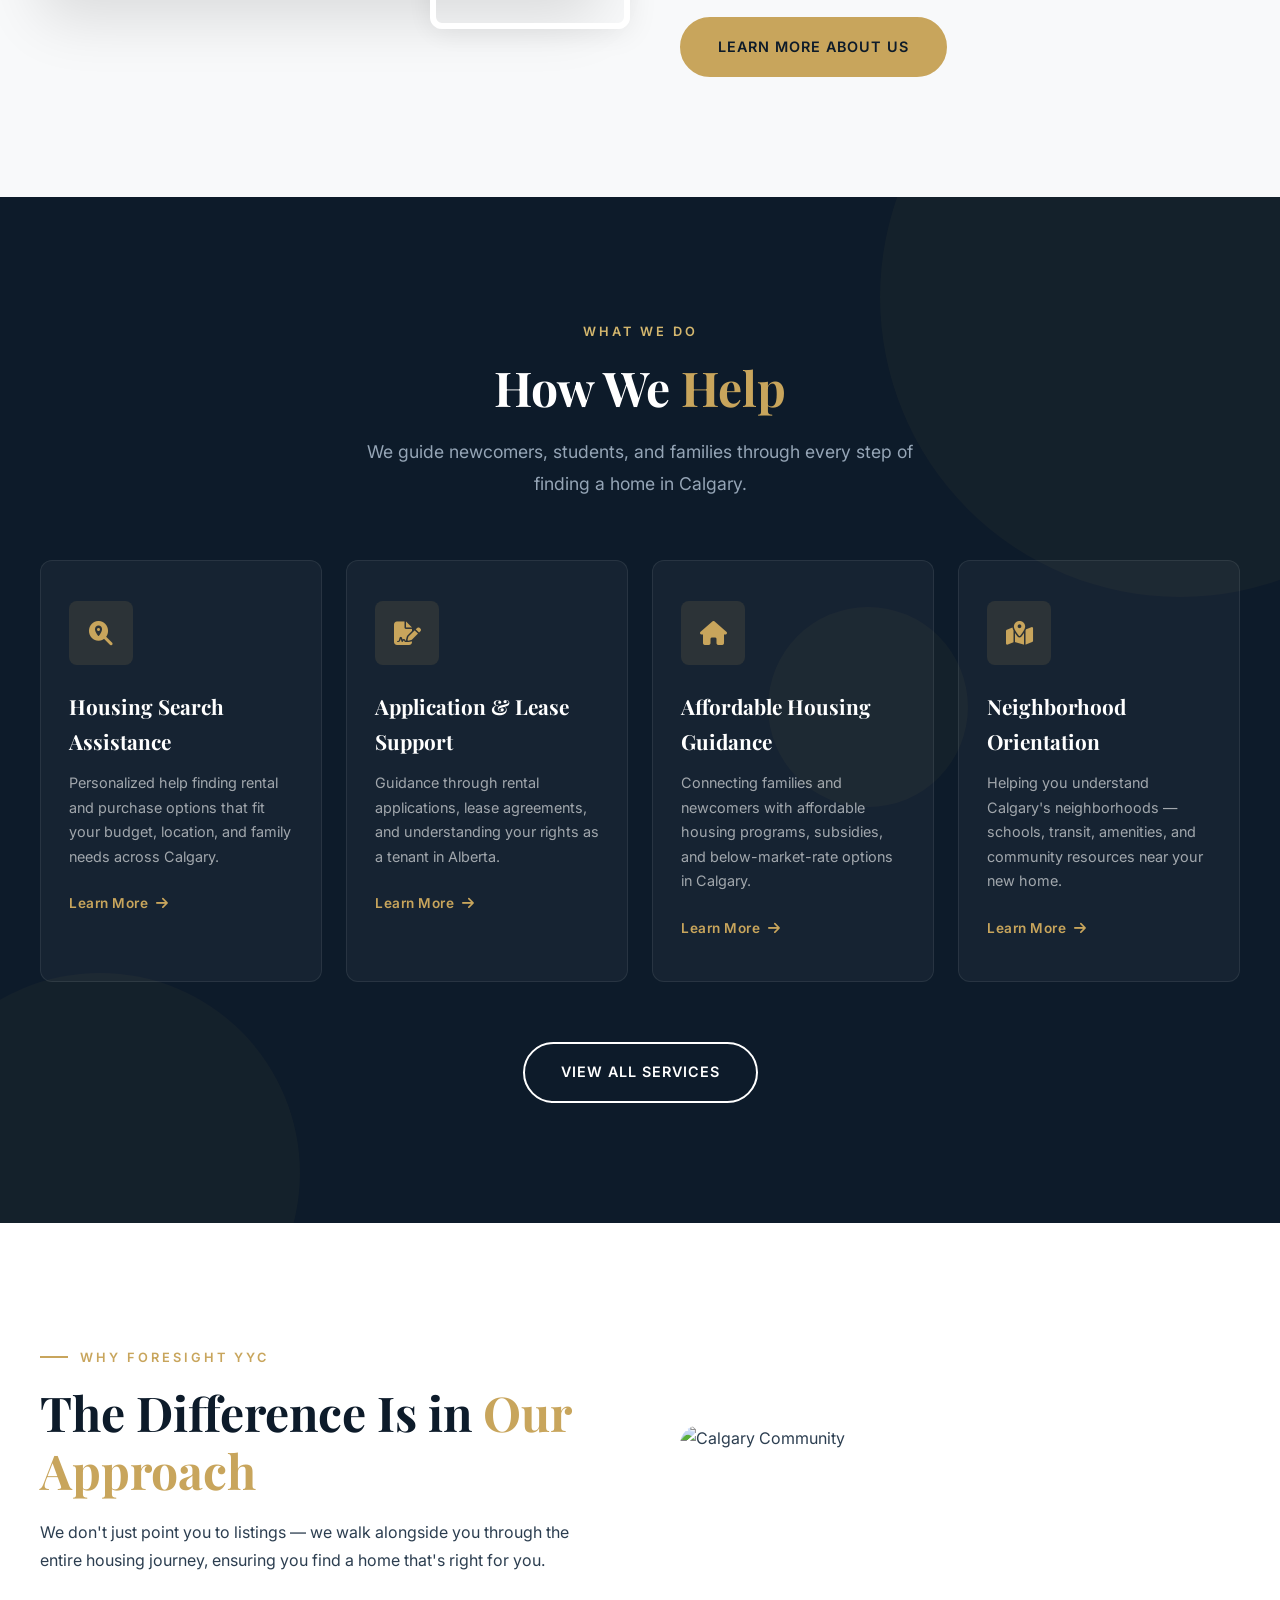
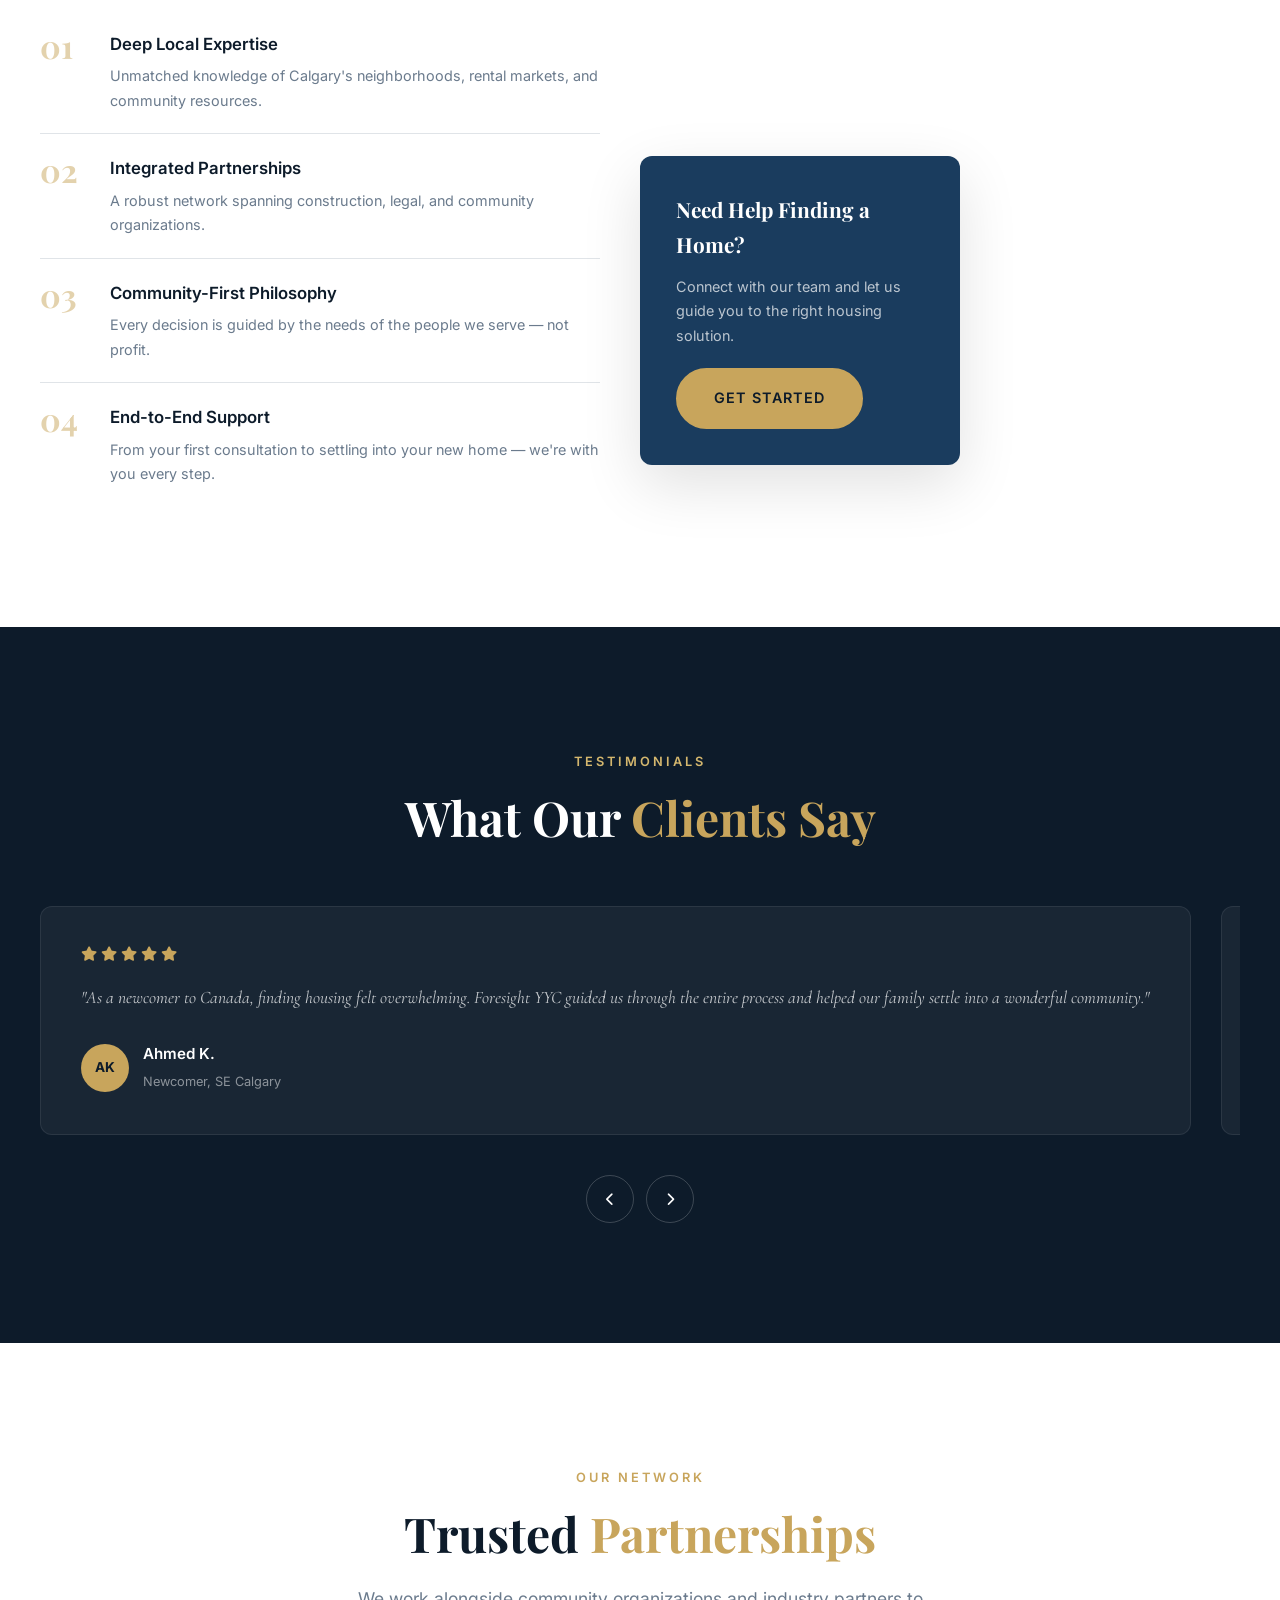
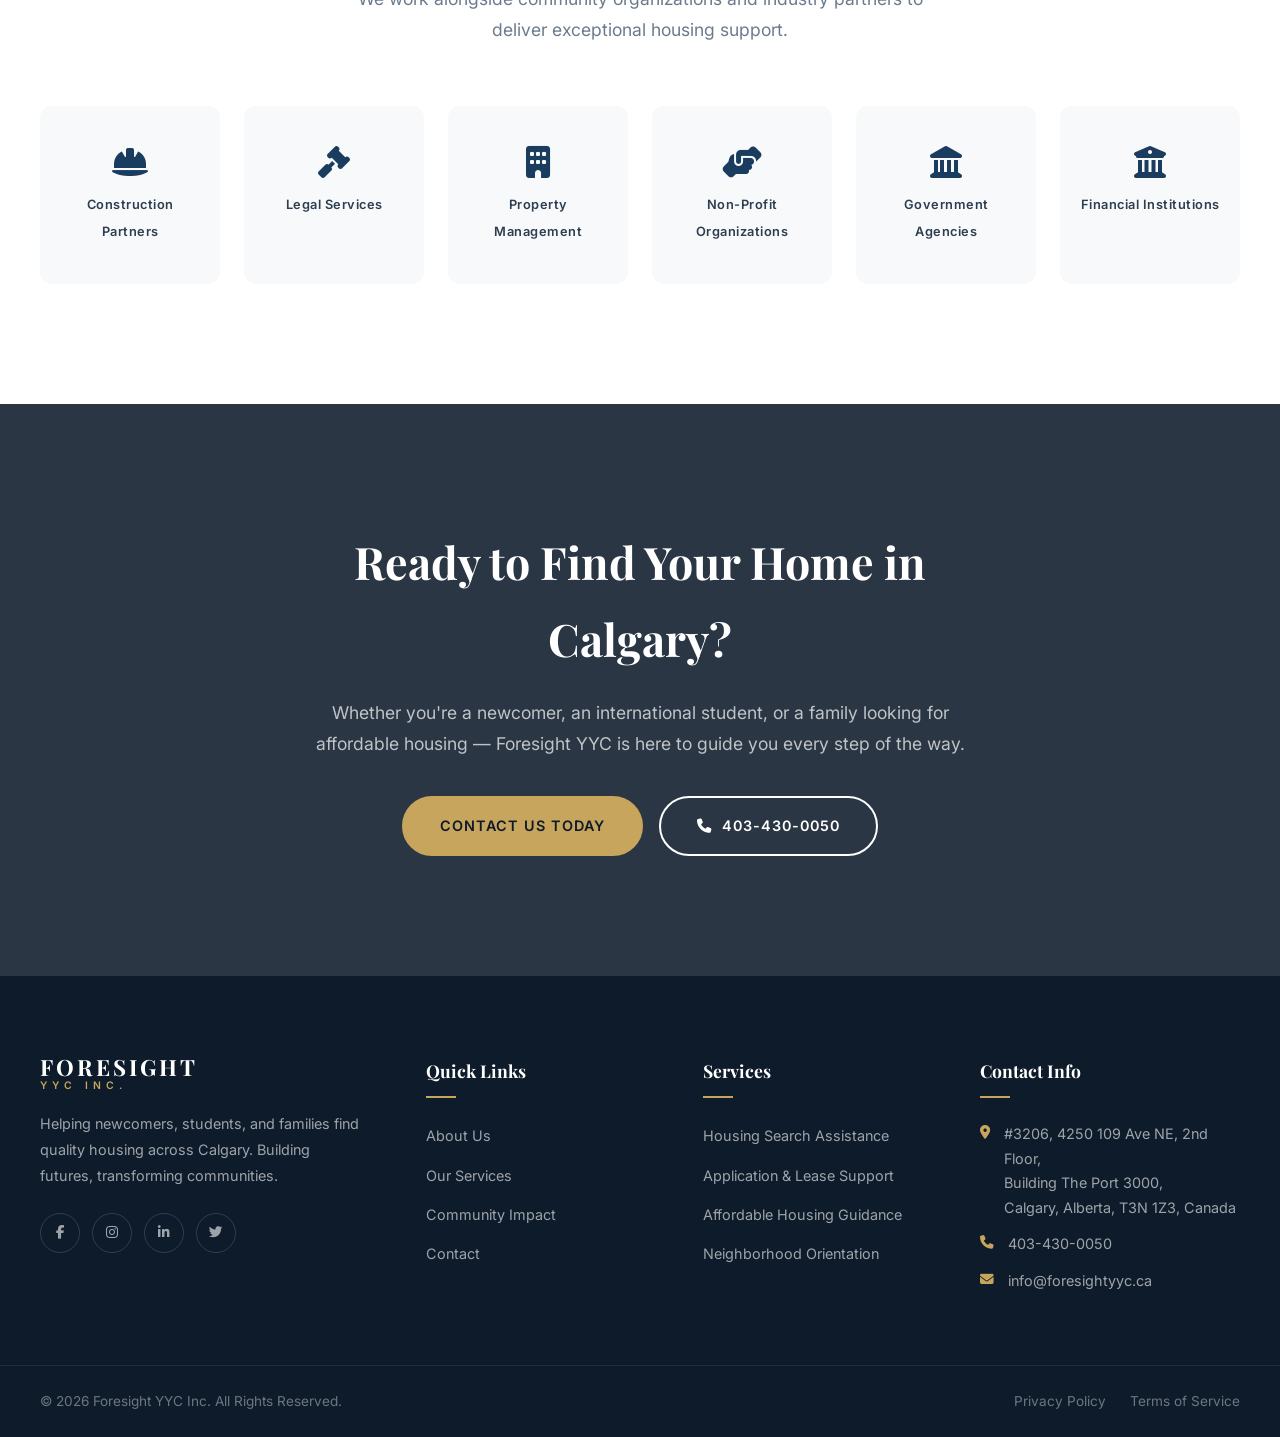
==== commit 687407b6: "Remove hero badge to fix responsiveness issue Co-Authored-By: Claude Opus 4.6 (1M context) <noreply@" ====
--- a/index.html
+++ b/index.html
@@ -60,9 +60,6 @@
             </div>
         </div>
         <div class="hero-content">
-            <div class="hero-badge" data-aos="fade-down" data-aos-delay="200">
-                <span>Your Trusted Housing Partner</span>
-            </div>
             <h1 data-aos="fade-up" data-aos-delay="400">
                 Building Futures.<br>
                 <span class="text-accent">Transforming Communities.</span>
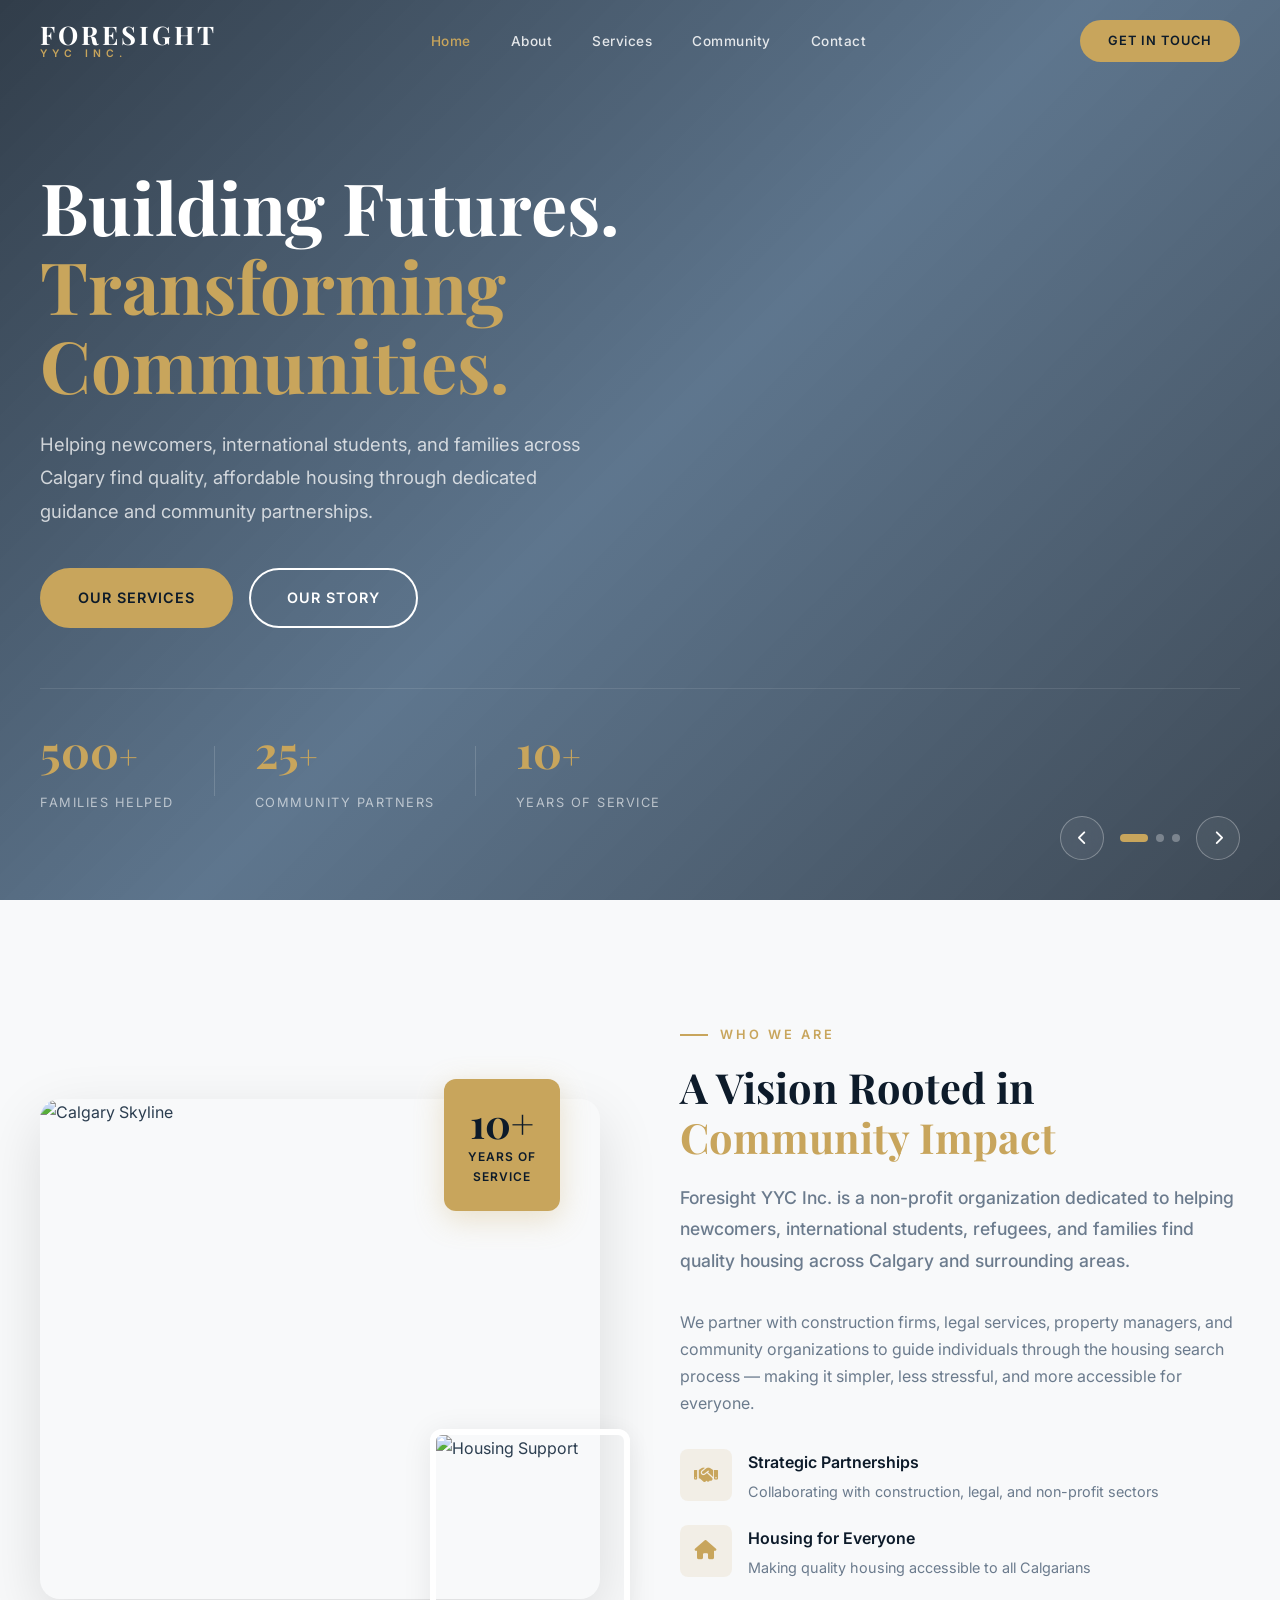
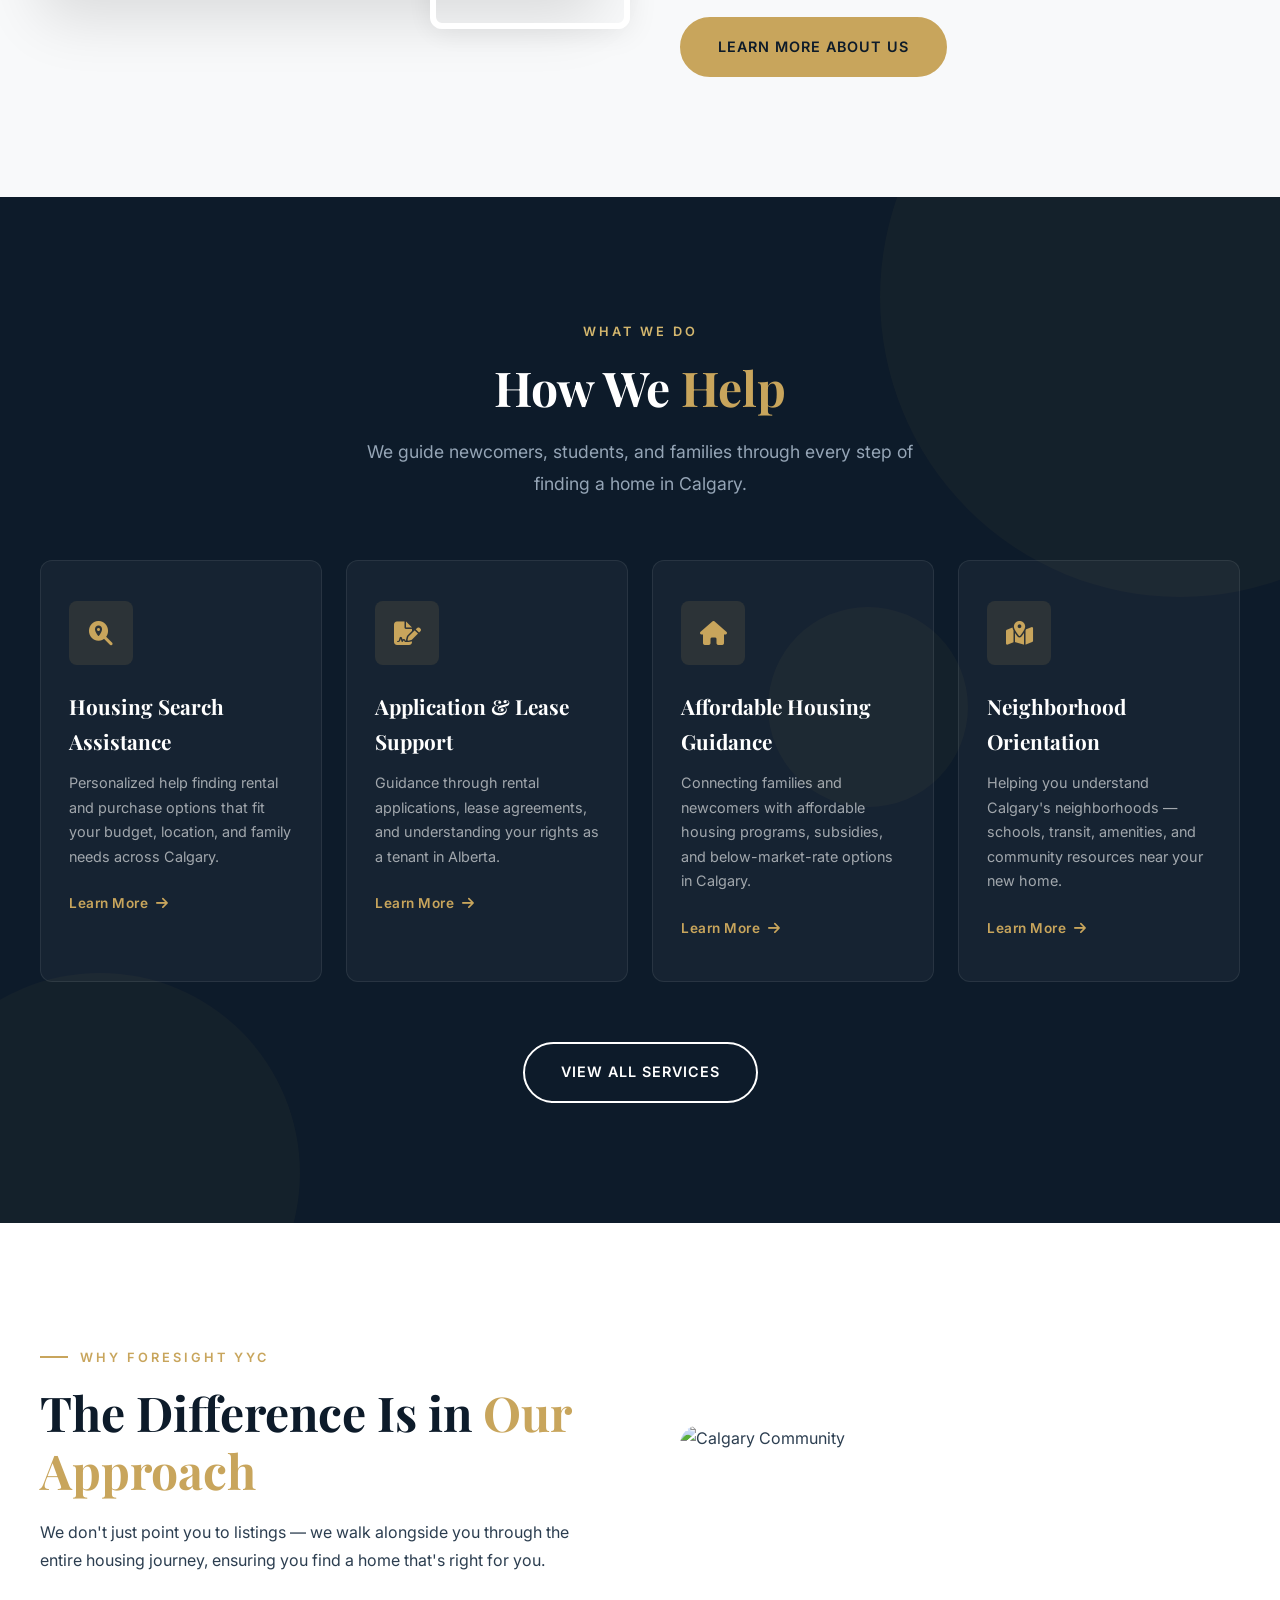
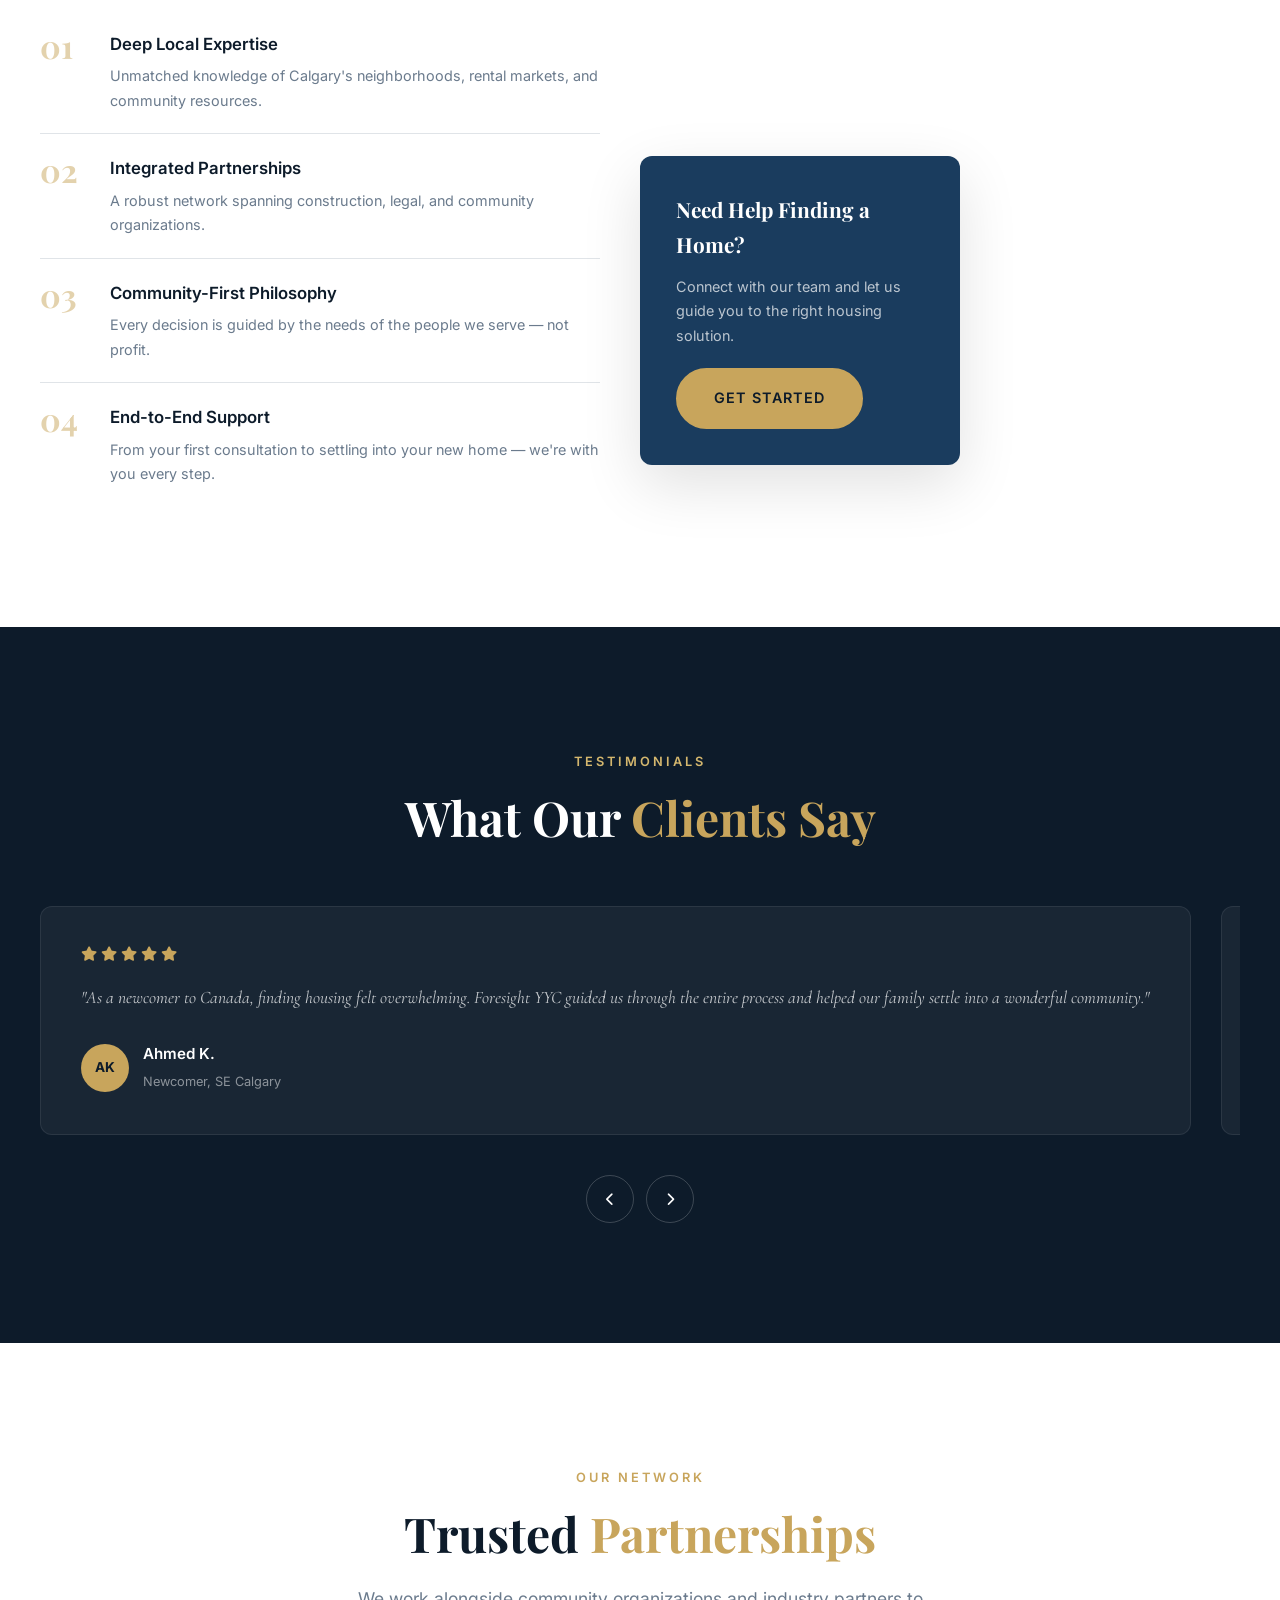
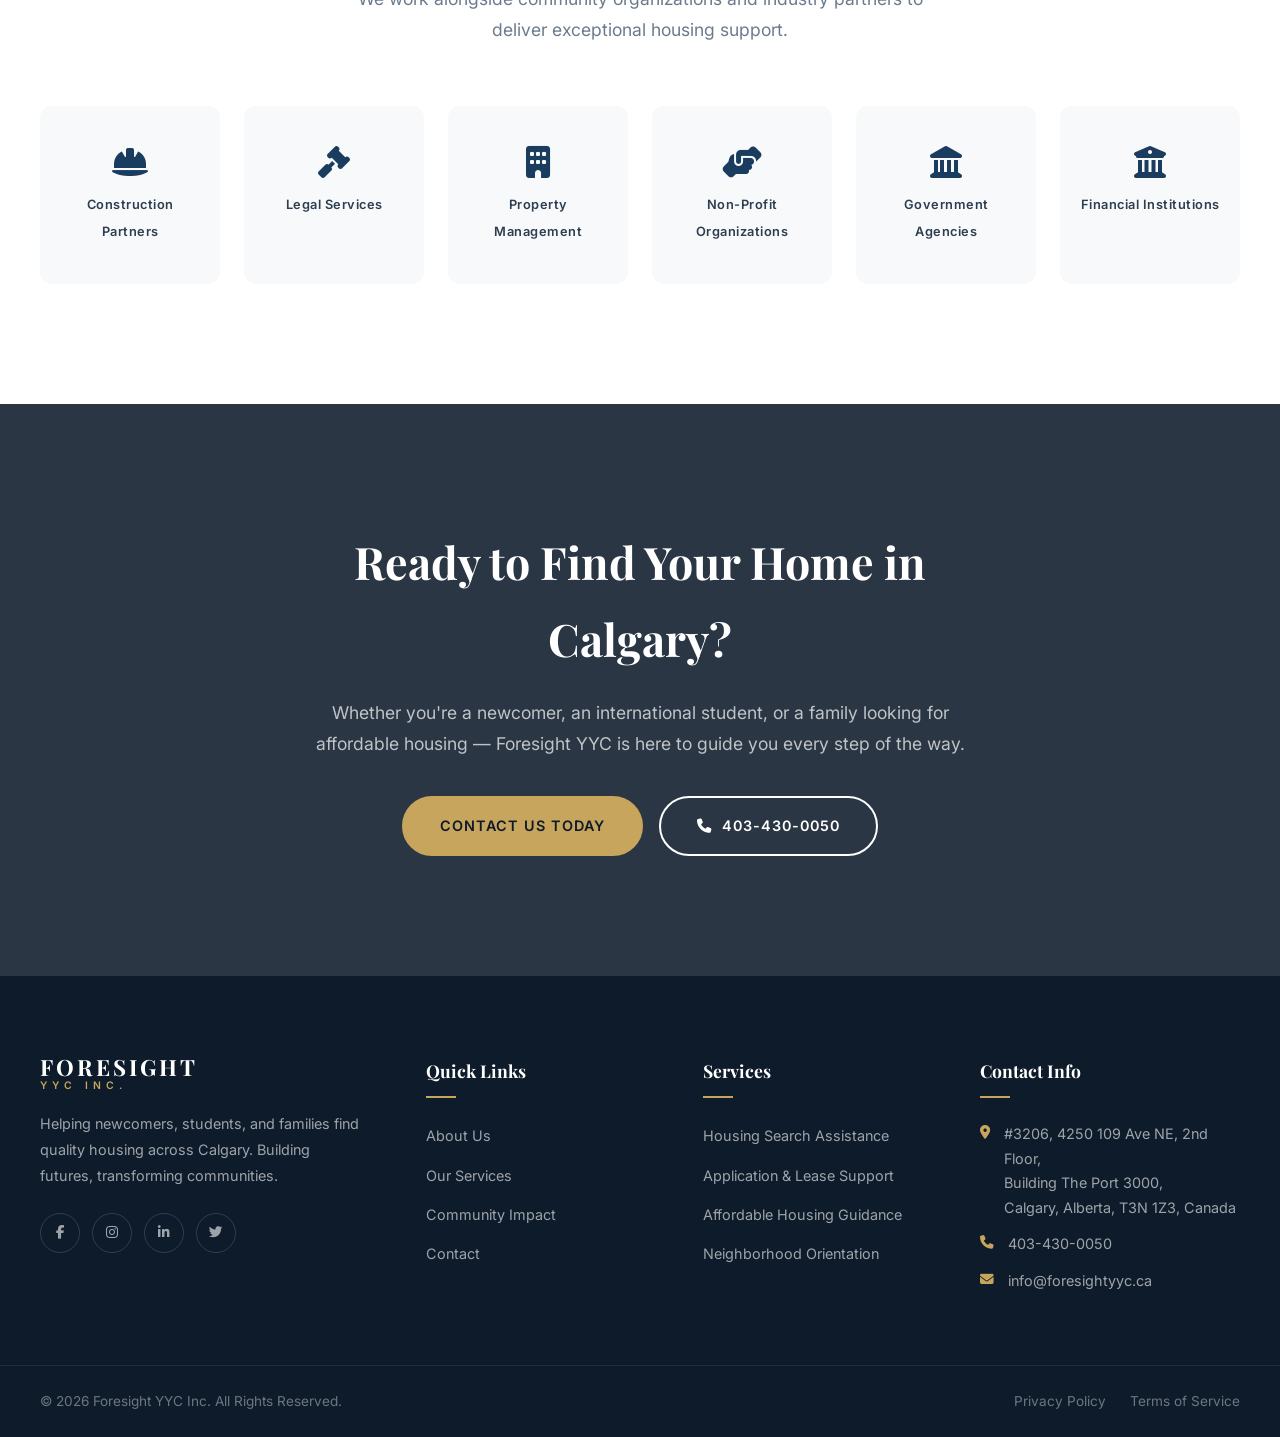
==== commit 75799654: "Remove scroll to discover element causing overlap Co-Authored-By: Claude Opus 4.6 (1M context) <nore" ====
--- a/index.html
+++ b/index.html
@@ -88,10 +88,6 @@
                 </div>
             </div>
         </div>
-        <div class="hero-scroll">
-            <span>Scroll to Discover</span>
-            <div class="scroll-line"></div>
-        </div>
         <div class="slider-controls">
             <button class="slider-btn prev" id="prevSlide"><i class="fas fa-chevron-left"></i></button>
             <div class="slider-dots" id="sliderDots"></div>
--- a/css/style.css
+++ b/css/style.css
@@ -399,6 +399,7 @@
 .hero {
     position: relative;
     height: 100vh;
+    height: 100dvh;
     min-height: 700px;
     display: flex;
     align-items: center;
@@ -1223,6 +1224,12 @@
     position: relative;
 }
 
+@media (max-width: 768px) {
+    .cta-section {
+        background-attachment: scroll;
+    }
+}
+
 .cta-overlay {
     position: absolute;
     top: 0;
@@ -1807,6 +1814,11 @@
 }
 
 /* --- Responsive --- */
+
+/* Global overflow fix */
+html, body { overflow-x: hidden; width: 100%; }
+img, video, iframe { max-width: 100%; }
+
 @media (max-width: 1024px) {
     .hero h1 { font-size: 3.2rem; }
     .section-title { font-size: 2.4rem; }
@@ -1823,6 +1835,7 @@
 
 @media (max-width: 768px) {
     .section { padding: 80px 0; }
+    .container { padding: 0 16px; }
 
     .nav-menu {
         position: fixed;
@@ -1850,81 +1863,161 @@
     .nav-cta { display: none; }
     .hamburger { display: flex; z-index: 1002; }
 
-    .hero { min-height: 600px; }
-    .hero h1 { font-size: 2.4rem; }
-    .hero-subtitle { font-size: 1rem; }
-    .hero-content { padding-top: 60px; }
-    .hero-badge { font-size: 0.7rem; letter-spacing: 1.5px; padding: 6px 18px; }
-    .hero-stats { flex-direction: column; gap: 20px; align-items: flex-start; }
-    .stat-number { font-size: 2.2rem; }
-    .stat-divider { width: 50px; height: 1px; }
+    .hero { min-height: auto; height: auto; padding: 110px 0 50px; }
+    .hero h1 { font-size: 2rem; max-width: 100%; word-wrap: break-word; }
+    .hero-subtitle { font-size: 0.95rem; max-width: 100%; margin-bottom: 24px; }
+    .hero-content { padding-top: 0; padding: 0 16px; }
+    .hero-cta { flex-direction: column; align-items: stretch; margin-bottom: 30px; gap: 12px; }
+    .hero-cta .btn { width: 100%; justify-content: center; text-align: center; }
+    .hero-stats { display: grid; grid-template-columns: 1fr 1fr; gap: 16px; padding-top: 24px; }
+    .stat-number { font-size: 1.8rem; }
+    .stat-suffix { font-size: 1.2rem; }
+    .stat-label { font-size: 0.65rem; letter-spacing: 1px; }
+    .stat-divider { display: none; }
     .slider-controls { display: none; }
     .hero-scroll { display: none; }
 
     .about-grid, .why-us-grid, .contact-grid { grid-template-columns: 1fr; }
 
+    .about-images { padding-bottom: 20px; margin-bottom: 10px; }
     .about-img-accent { display: none; }
-    .about-experience-badge { top: auto; bottom: -15px; right: 20px; padding: 16px; }
-    .about-experience-badge .exp-number { font-size: 1.8rem; }
-    .about-img-main img { height: 300px; }
-
-    .section-title { font-size: 2rem; }
-    .about-content .section-title { font-size: 1.8rem; }
+    .about-experience-badge { position: relative; top: auto; bottom: auto; right: auto; margin-top: -30px; margin-left: auto; margin-right: 20px; width: fit-content; padding: 14px 18px; z-index: 2; }
+    .about-experience-badge .exp-number { font-size: 1.6rem; }
+    .about-img-main img { height: 280px; }
+
+    .section-title { font-size: 1.8rem; word-wrap: break-word; }
+    .about-content .section-title { font-size: 1.6rem; }
 
     .services-grid { grid-template-columns: 1fr; }
+    .service-card { padding: 28px 20px; }
     .partners-grid { grid-template-columns: repeat(2, 1fr); }
+    .partner-item { padding: 28px 12px; }
     .impact-grid { grid-template-columns: 1fr; }
 
-    .testimonial-card { min-width: 100%; }
-
-    .why-us-image > img { height: 400px; }
-    .why-us-cta-card { position: relative; bottom: auto; left: auto; margin-top: -40px; max-width: 100%; }
-
-    .cta-content h2 { font-size: 1.8rem; }
-    .cta-buttons { flex-direction: column; align-items: center; }
+    .testimonial-card { min-width: 100%; padding: 28px 20px; }
+
+    .why-us-image > img { height: 350px; }
+    .why-us-cta-card { position: relative; bottom: auto; left: auto; margin-top: -30px; max-width: 100%; padding: 28px 20px; }
+    .why-number { font-size: 1.5rem; min-width: 40px; }
+
+    .cta-section { padding: 60px 0; }
+    .cta-content h2 { font-size: 1.6rem; }
+    .cta-content p { font-size: 0.95rem; }
+    .cta-buttons { flex-direction: column; align-items: center; gap: 12px; }
     .cta-buttons .btn { width: 100%; justify-content: center; }
 
-    .footer-grid { grid-template-columns: 1fr; gap: 30px; }
+    .footer-grid { grid-template-columns: 1fr; gap: 28px; }
+    .footer-top { padding: 60px 0 40px; }
     .footer-bottom-content { flex-direction: column; gap: 12px; text-align: center; }
 
-    .page-header { padding: 130px 0 60px; }
-    .page-header h1 { font-size: 2.2rem; }
-    .page-header p { font-size: 1rem; }
+    .page-header { padding: 120px 0 50px; }
+    .page-header h1 { font-size: 2rem; }
+    .page-header p { font-size: 0.95rem; }
 
     .form-row { grid-template-columns: 1fr; }
-    .hero-cta { flex-direction: column; align-items: flex-start; }
-    .hero-cta .btn { width: 100%; justify-content: center; }
-
-    .contact-info-card { padding: 32px 24px; }
-    .contact-form { padding: 32px 24px; }
-
-    .about-grid[style*="margin-bottom: 100px"] { margin-bottom: 60px !important; }
+
+    .contact-info-card { padding: 28px 20px; }
+    .contact-form { padding: 28px 20px; }
+
+    .about-grid[style*="margin-bottom: 100px"] { margin-bottom: 50px !important; }
     .about-content[style*="order: -1"] { order: 0 !important; }
 
-    .counter-section { padding: 60px 0; }
-    .counter-grid { grid-template-columns: repeat(2, 1fr); gap: 24px; }
-    .counter-item .counter-number { font-size: 2.2rem; }
-
-    .map-section { height: 300px; }
+    .counter-section { padding: 50px 0; }
+    .counter-grid { grid-template-columns: repeat(2, 1fr); gap: 20px; }
+    .counter-item .counter-number { font-size: 2rem; }
+
+    .map-section { height: 280px; }
+
+    .btn { padding: 13px 24px; font-size: 0.85rem; }
+    .btn-primary, .btn-outline { letter-spacing: 0.5px; }
 }
 
 @media (max-width: 480px) {
-    .section { padding: 60px 0; }
-    .hero h1 { font-size: 1.8rem; }
-    .hero-badge { font-size: 0.65rem; padding: 6px 14px; letter-spacing: 1px; }
-    .hero-subtitle { font-size: 0.9rem; margin-bottom: 28px; }
-    .btn { padding: 12px 24px; font-size: 0.8rem; }
-    .section-title { font-size: 1.6rem; }
-    .about-content .section-title { font-size: 1.6rem; }
-    .partners-grid { grid-template-columns: 1fr; }
-    .counter-grid { grid-template-columns: 1fr; }
-    .process-grid { grid-template-columns: 1fr; }
-    .about-img-main img { height: 250px; }
-    .page-header { padding: 120px 0 50px; }
-    .page-header h1 { font-size: 1.8rem; }
-    .footer-top { padding: 60px 0 40px; }
-    .cta-content h2 { font-size: 1.5rem; }
-    .contact-info-card { padding: 24px 20px; }
-    .contact-form { padding: 24px 20px; }
-    .why-number { font-size: 1.5rem; min-width: 40px; }
-}
+    .section { padding: 50px 0; }
+    .container { padding: 0 14px; }
+
+    .hero { padding: 100px 0 40px; }
+    .hero h1 { font-size: 1.5rem; line-height: 1.2; margin-bottom: 16px; }
+    .hero-subtitle { font-size: 0.82rem; margin-bottom: 20px; line-height: 1.7; }
+    .hero-content { padding: 0 14px; }
+    .hero-cta { gap: 10px; margin-bottom: 24px; }
+    .hero-stats { gap: 12px; padding-top: 20px; }
+    .stat-number { font-size: 1.5rem; }
+    .stat-suffix { font-size: 1rem; }
+    .stat-label { font-size: 0.6rem; }
+
+    .btn { padding: 11px 20px; font-size: 0.78rem; }
+
+    .section-title { font-size: 1.4rem; }
+    .about-content .section-title { font-size: 1.3rem; }
+    .section-tag { font-size: 0.7rem; letter-spacing: 2px; padding-left: 30px; }
+    .section-tag::before { width: 20px; }
+    .about-lead { font-size: 0.95rem; }
+
+    .partners-grid { grid-template-columns: 1fr 1fr; gap: 12px; }
+    .partner-item { padding: 20px 10px; }
+    .partner-item i { font-size: 1.5rem; }
+    .partner-item span { font-size: 0.7rem; }
+
+    .counter-grid { grid-template-columns: 1fr 1fr; gap: 16px; }
+    .counter-item .counter-number { font-size: 1.8rem; }
+    .counter-item .counter-label { font-size: 0.7rem; }
+
+    .process-grid { grid-template-columns: 1fr; gap: 20px; }
+    .process-number { width: 72px; height: 72px; font-size: 1.4rem; }
+
+    .about-img-main img { height: 220px; }
+    .about-experience-badge { padding: 12px; }
+    .about-experience-badge .exp-number { font-size: 1.4rem; }
+    .about-experience-badge .exp-text { font-size: 0.65rem; }
+
+    .about-feature { gap: 12px; }
+    .feature-icon { width: 44px; height: 44px; font-size: 1rem; }
+    .about-feature h4 { font-size: 0.9rem; }
+    .about-feature p { font-size: 0.82rem; }
+
+    .service-card { padding: 24px 16px; }
+    .service-icon { width: 52px; height: 52px; font-size: 1.2rem; margin-bottom: 16px; }
+    .service-card h3 { font-size: 1.1rem; }
+    .service-card p { font-size: 0.82rem; }
+
+    .why-us-image > img { height: 280px; }
+    .why-us-cta-card { padding: 24px 16px; }
+    .why-us-cta-card h3 { font-size: 1.1rem; }
+    .why-item { gap: 14px; padding: 16px 0; }
+
+    .testimonial-card { padding: 24px 16px; }
+    .testimonial-card > p { font-size: 0.95rem; }
+    .testimonial-stars { font-size: 0.8rem; }
+
+    .page-header { padding: 110px 0 40px; }
+    .page-header h1 { font-size: 1.6rem; }
+    .page-header p { font-size: 0.88rem; }
+
+    .cta-content h2 { font-size: 1.3rem; }
+    .cta-content p { font-size: 0.88rem; }
+
+    .contact-info-card { padding: 22px 16px; }
+    .contact-info-card h3 { font-size: 1.3rem; }
+    .contact-form { padding: 22px 16px; }
+    .contact-form h3 { font-size: 1.3rem; }
+
+    .footer-col h4 { font-size: 1rem; }
+    .footer-about p { font-size: 0.82rem; }
+    .footer-col ul li a { font-size: 0.82rem; }
+    .footer-bottom p { font-size: 0.75rem; }
+    .footer-bottom-links a { font-size: 0.75rem; }
+
+    .map-section { height: 240px; }
+}
+
+@media (max-width: 360px) {
+    .hero h1 { font-size: 1.3rem; }
+    .hero-subtitle { font-size: 0.78rem; }
+    .stat-number { font-size: 1.3rem; }
+    .stat-suffix { font-size: 0.9rem; }
+    .section-title { font-size: 1.2rem; }
+    .btn { padding: 10px 18px; font-size: 0.75rem; }
+    .page-header h1 { font-size: 1.4rem; }
+    .cta-content h2 { font-size: 1.2rem; }
+}
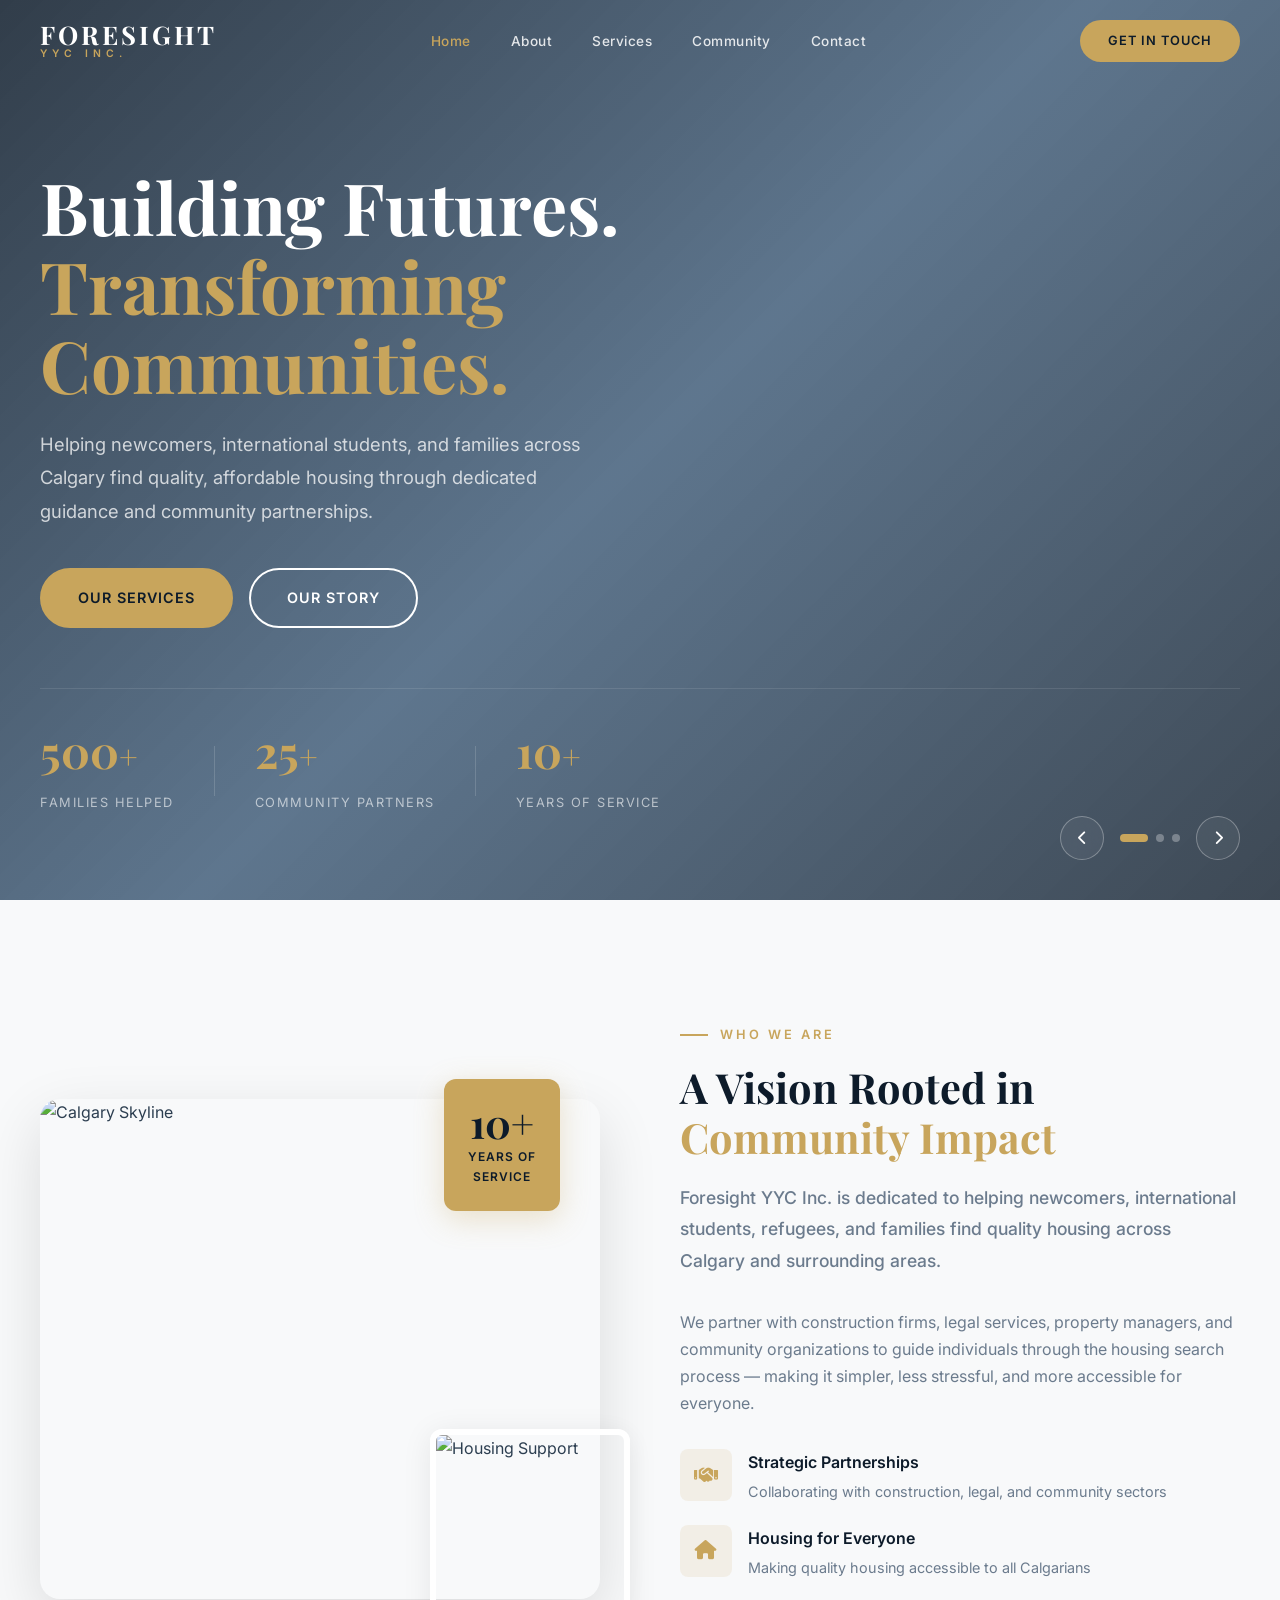
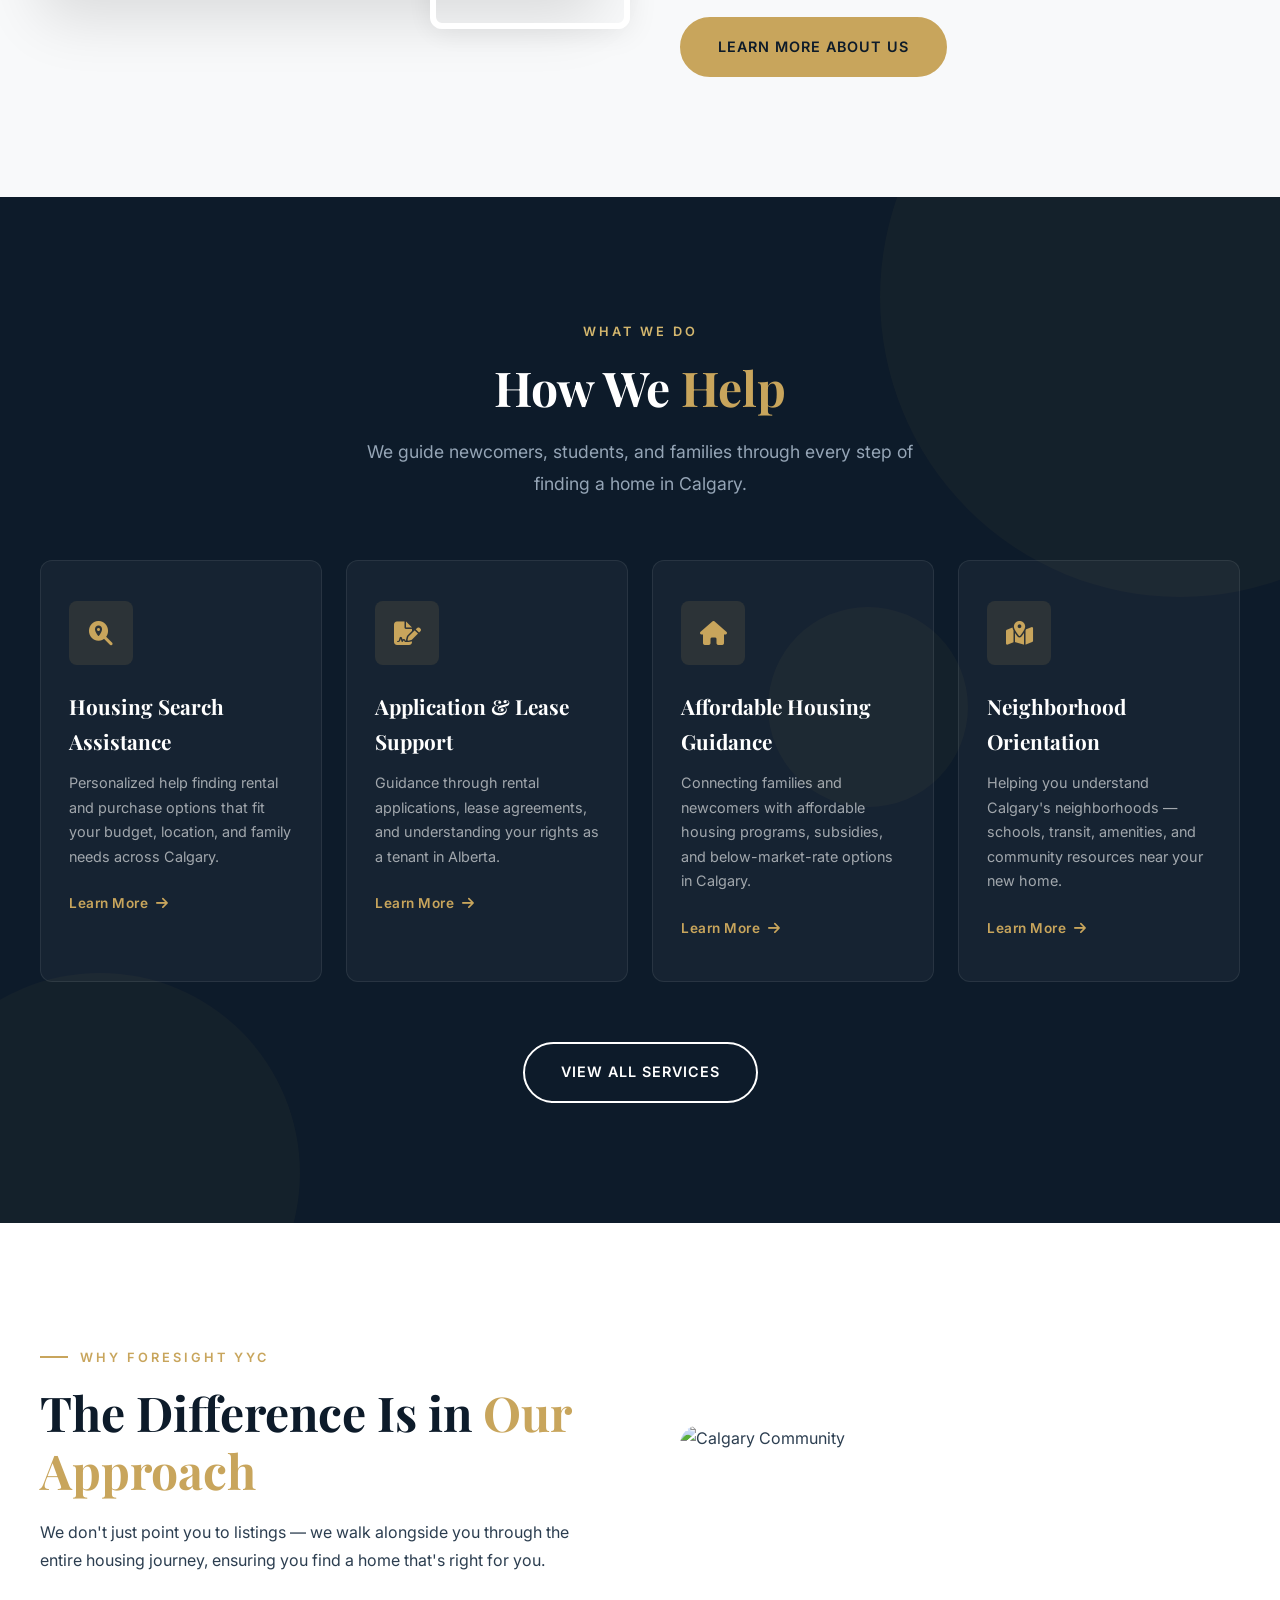
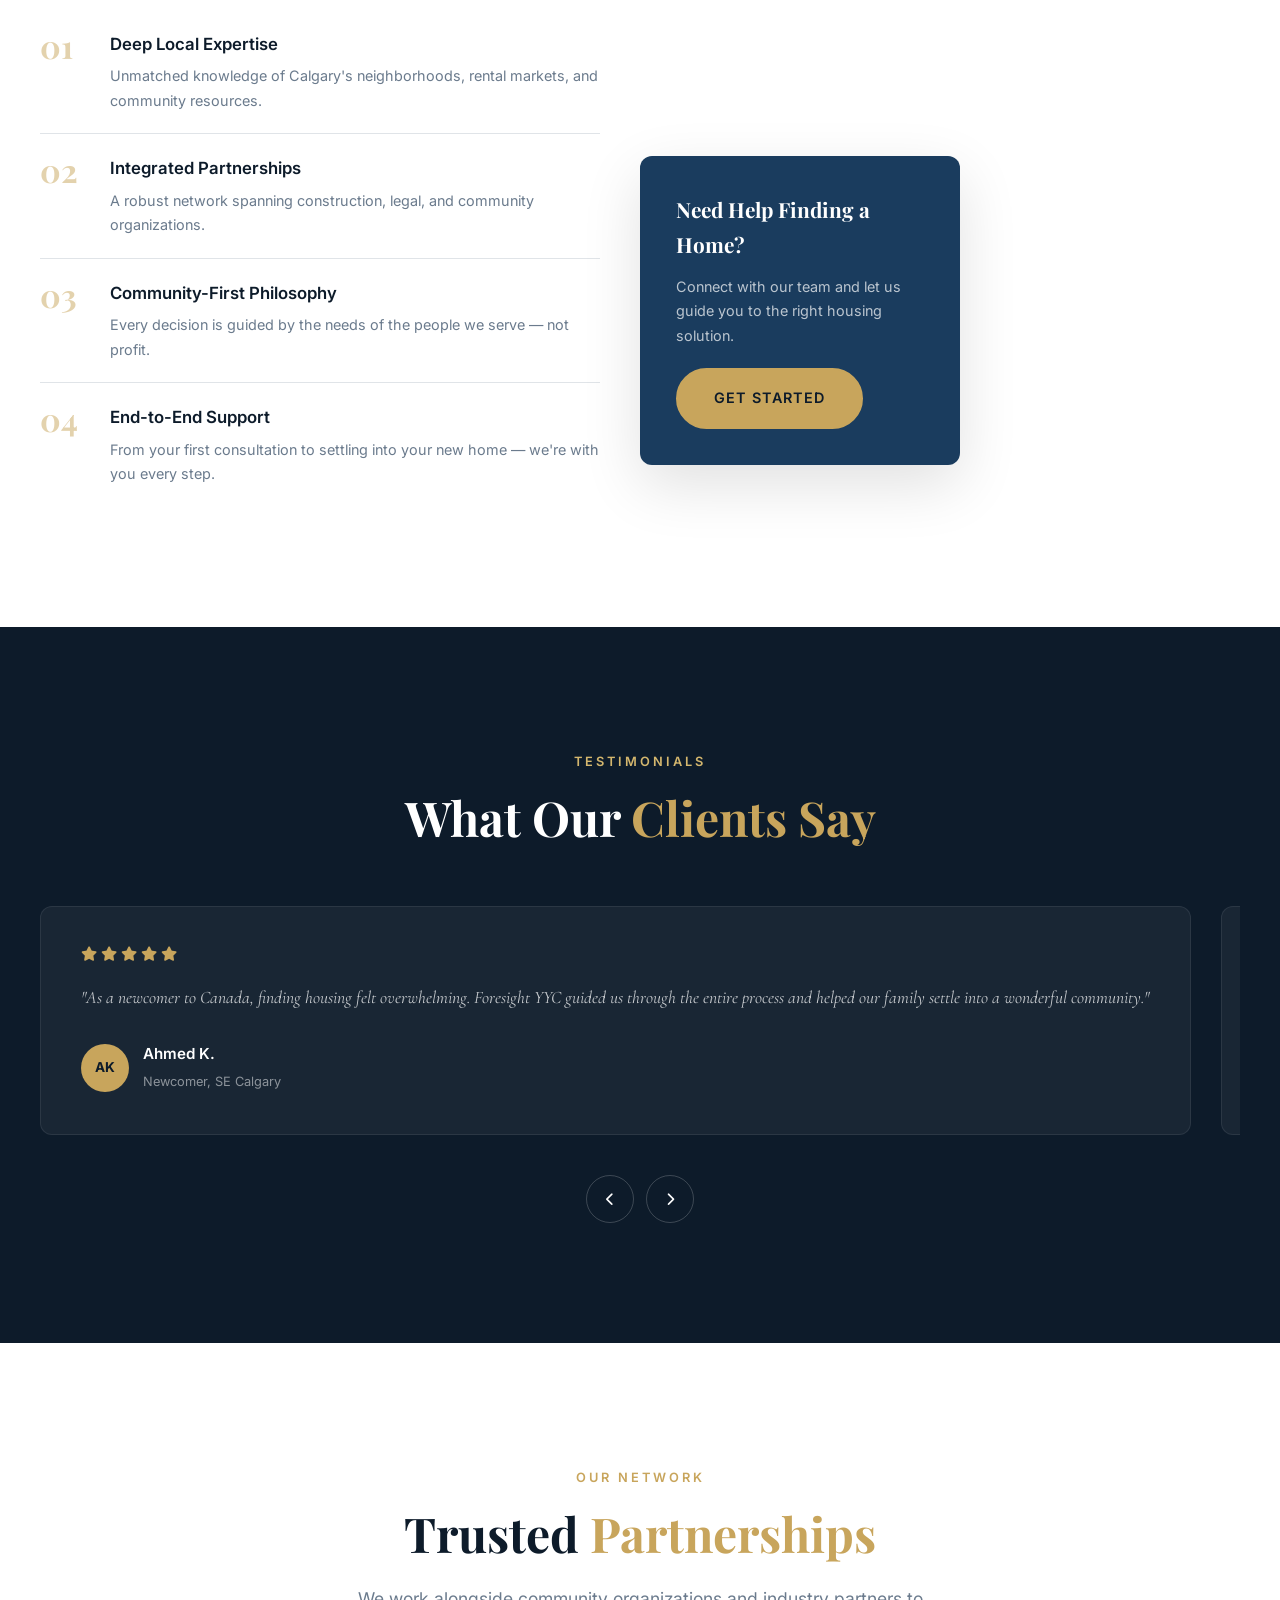
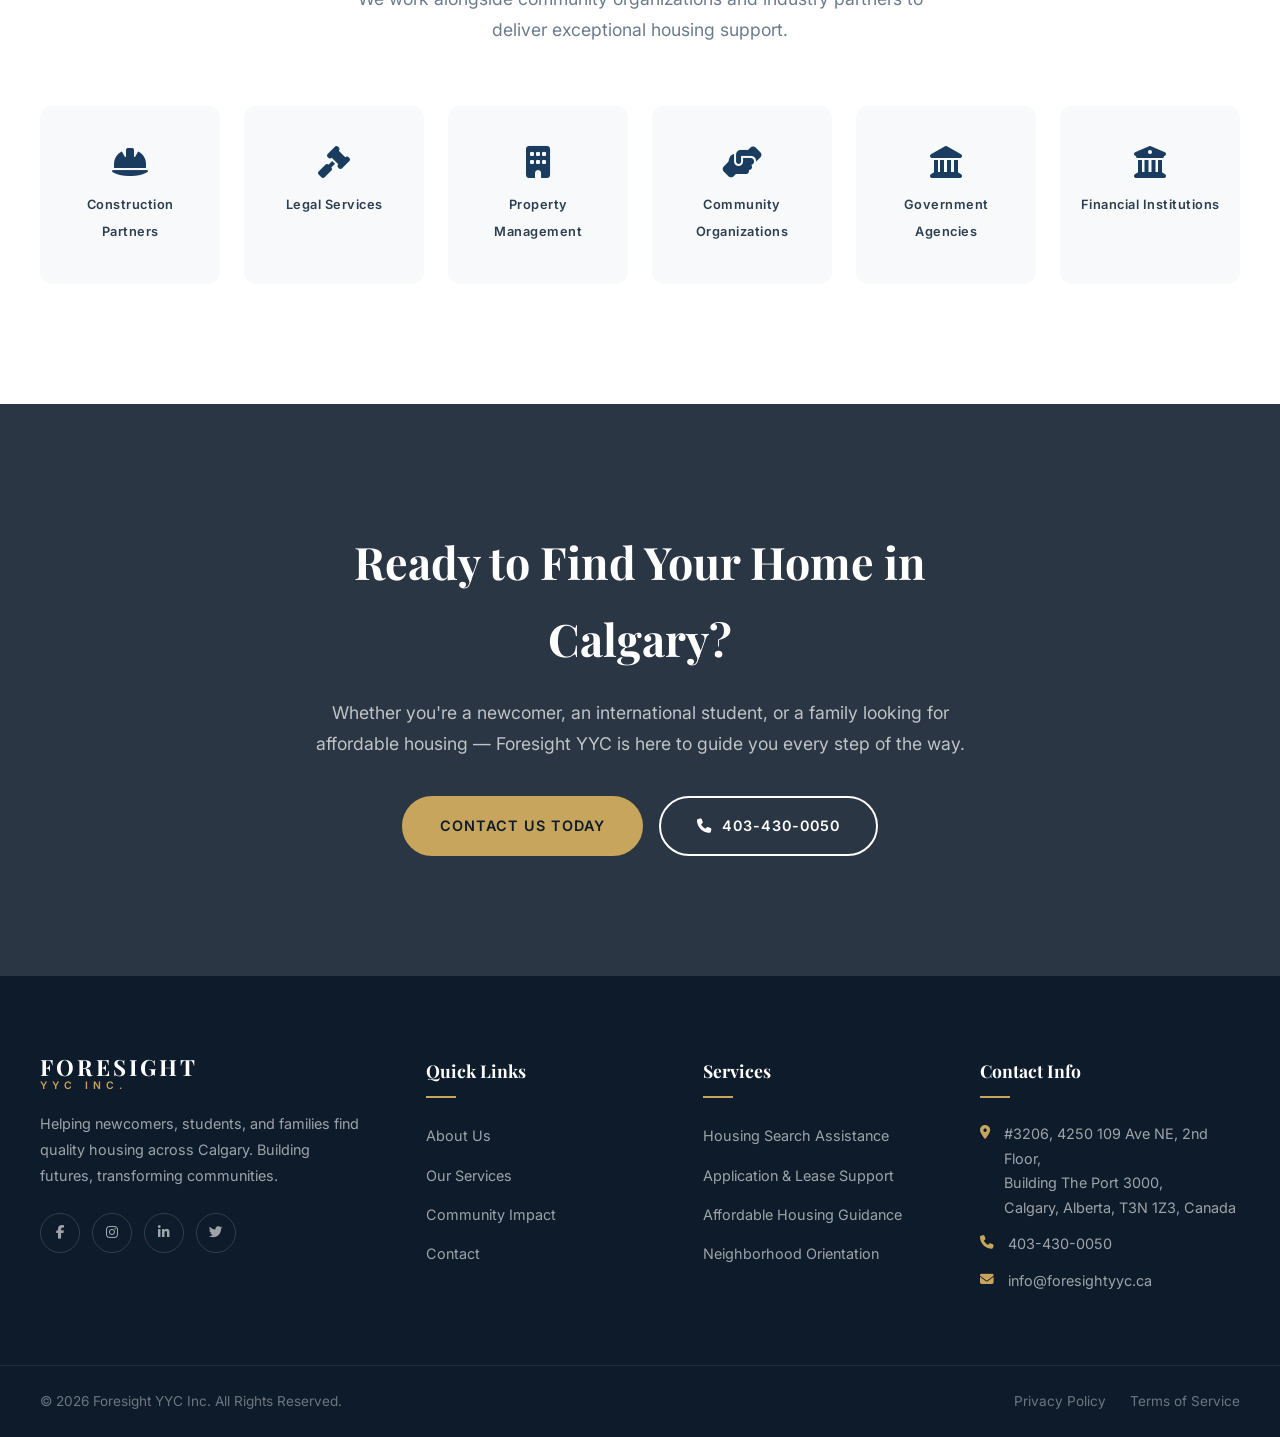
==== commit 171fb97d: "Remove all non-profit/NGO references from website Co-Authored-By: Claude Opus 4.6 (1M context) <nore" ====
--- a/index.html
+++ b/index.html
@@ -114,14 +114,14 @@
                 <div class="about-content" data-aos="fade-left">
                     <span class="section-tag">Who We Are</span>
                     <h2 class="section-title">A Vision Rooted in <span class="text-accent">Community Impact</span></h2>
-                    <p class="about-lead">Foresight YYC Inc. is a non-profit organization dedicated to helping newcomers, international students, refugees, and families find quality housing across Calgary and surrounding areas.</p>
+                    <p class="about-lead">Foresight YYC Inc. is dedicated to helping newcomers, international students, refugees, and families find quality housing across Calgary and surrounding areas.</p>
                     <p>We partner with construction firms, legal services, property managers, and community organizations to guide individuals through the housing search process — making it simpler, less stressful, and more accessible for everyone.</p>
                     <div class="about-features">
                         <div class="about-feature">
                             <div class="feature-icon"><i class="fas fa-handshake"></i></div>
                             <div>
                                 <h4>Strategic Partnerships</h4>
-                                <p>Collaborating with construction, legal, and non-profit sectors</p>
+                                <p>Collaborating with construction, legal, and community sectors</p>
                             </div>
                         </div>
                         <div class="about-feature">
@@ -322,7 +322,7 @@
                 </div>
                 <div class="partner-item">
                     <i class="fas fa-hands-helping"></i>
-                    <span>Non-Profit Organizations</span>
+                    <span>Community Organizations</span>
                 </div>
                 <div class="partner-item">
                     <i class="fas fa-landmark"></i>
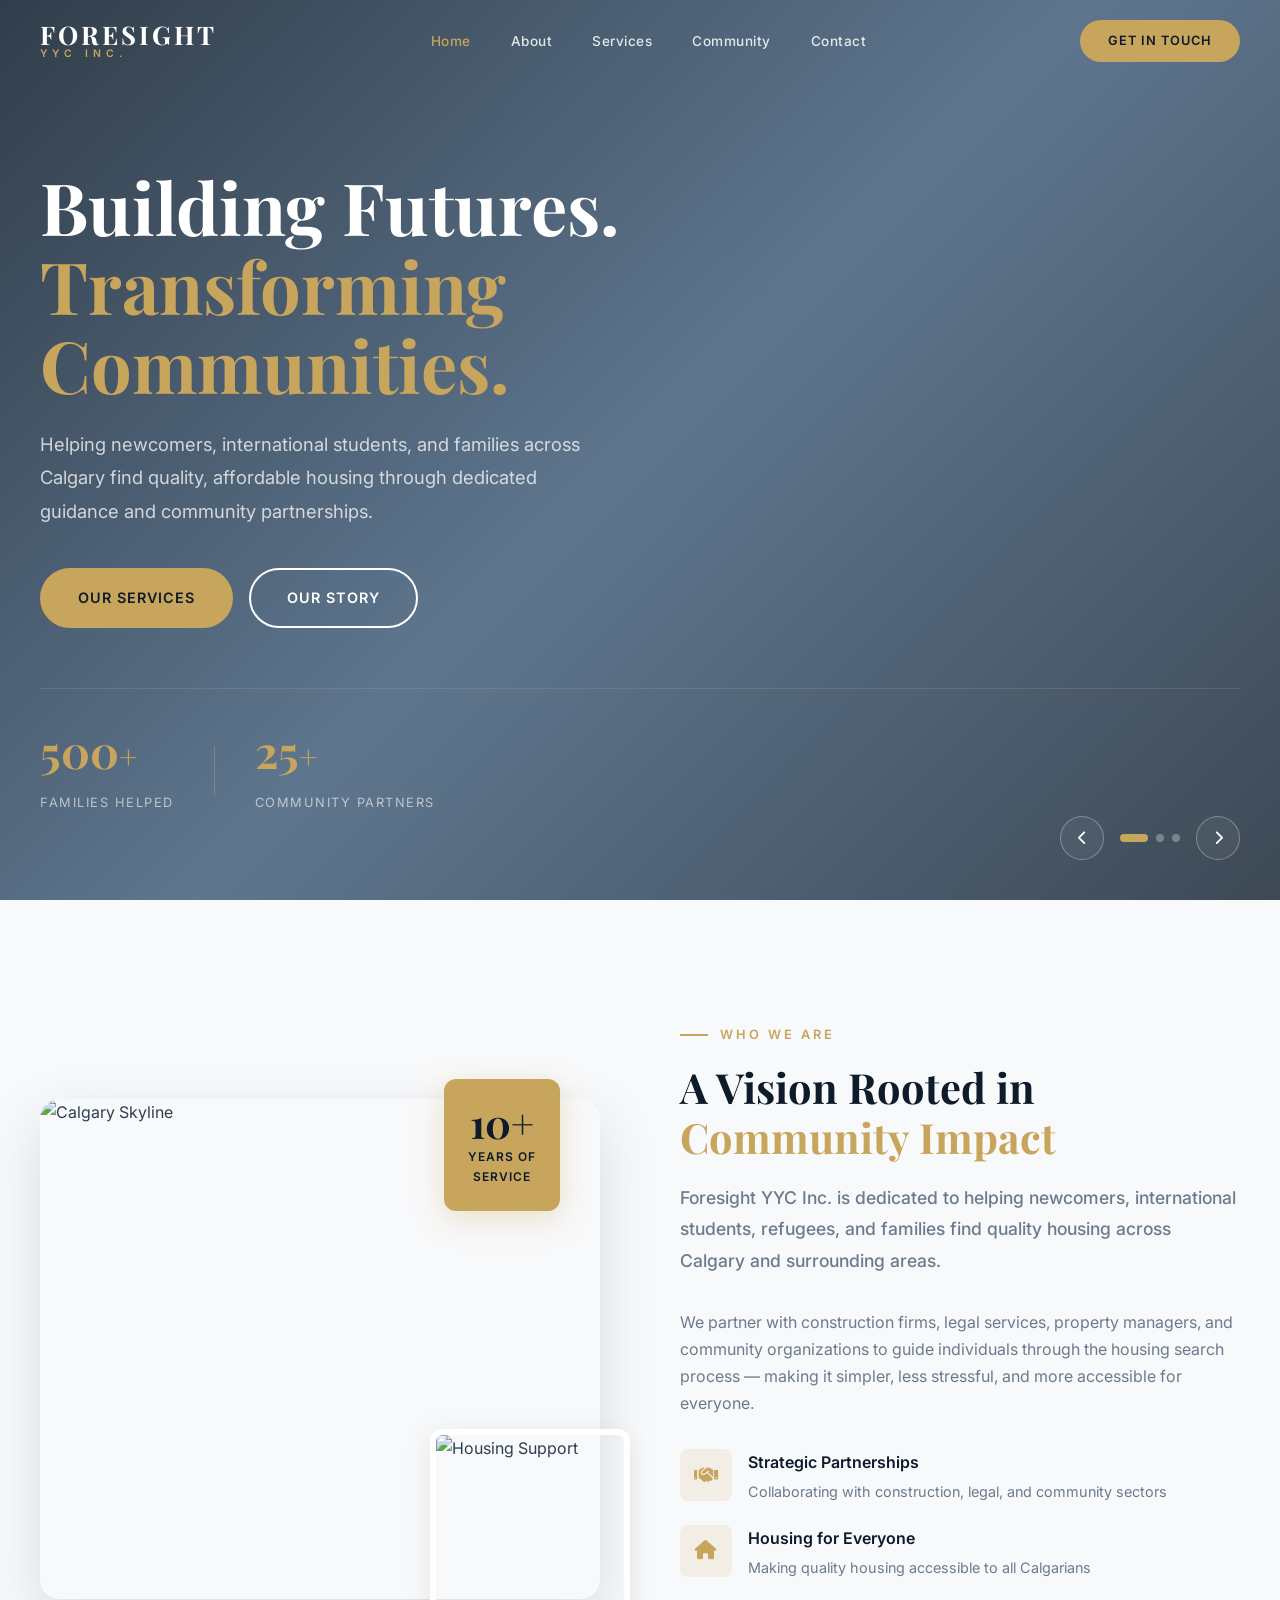
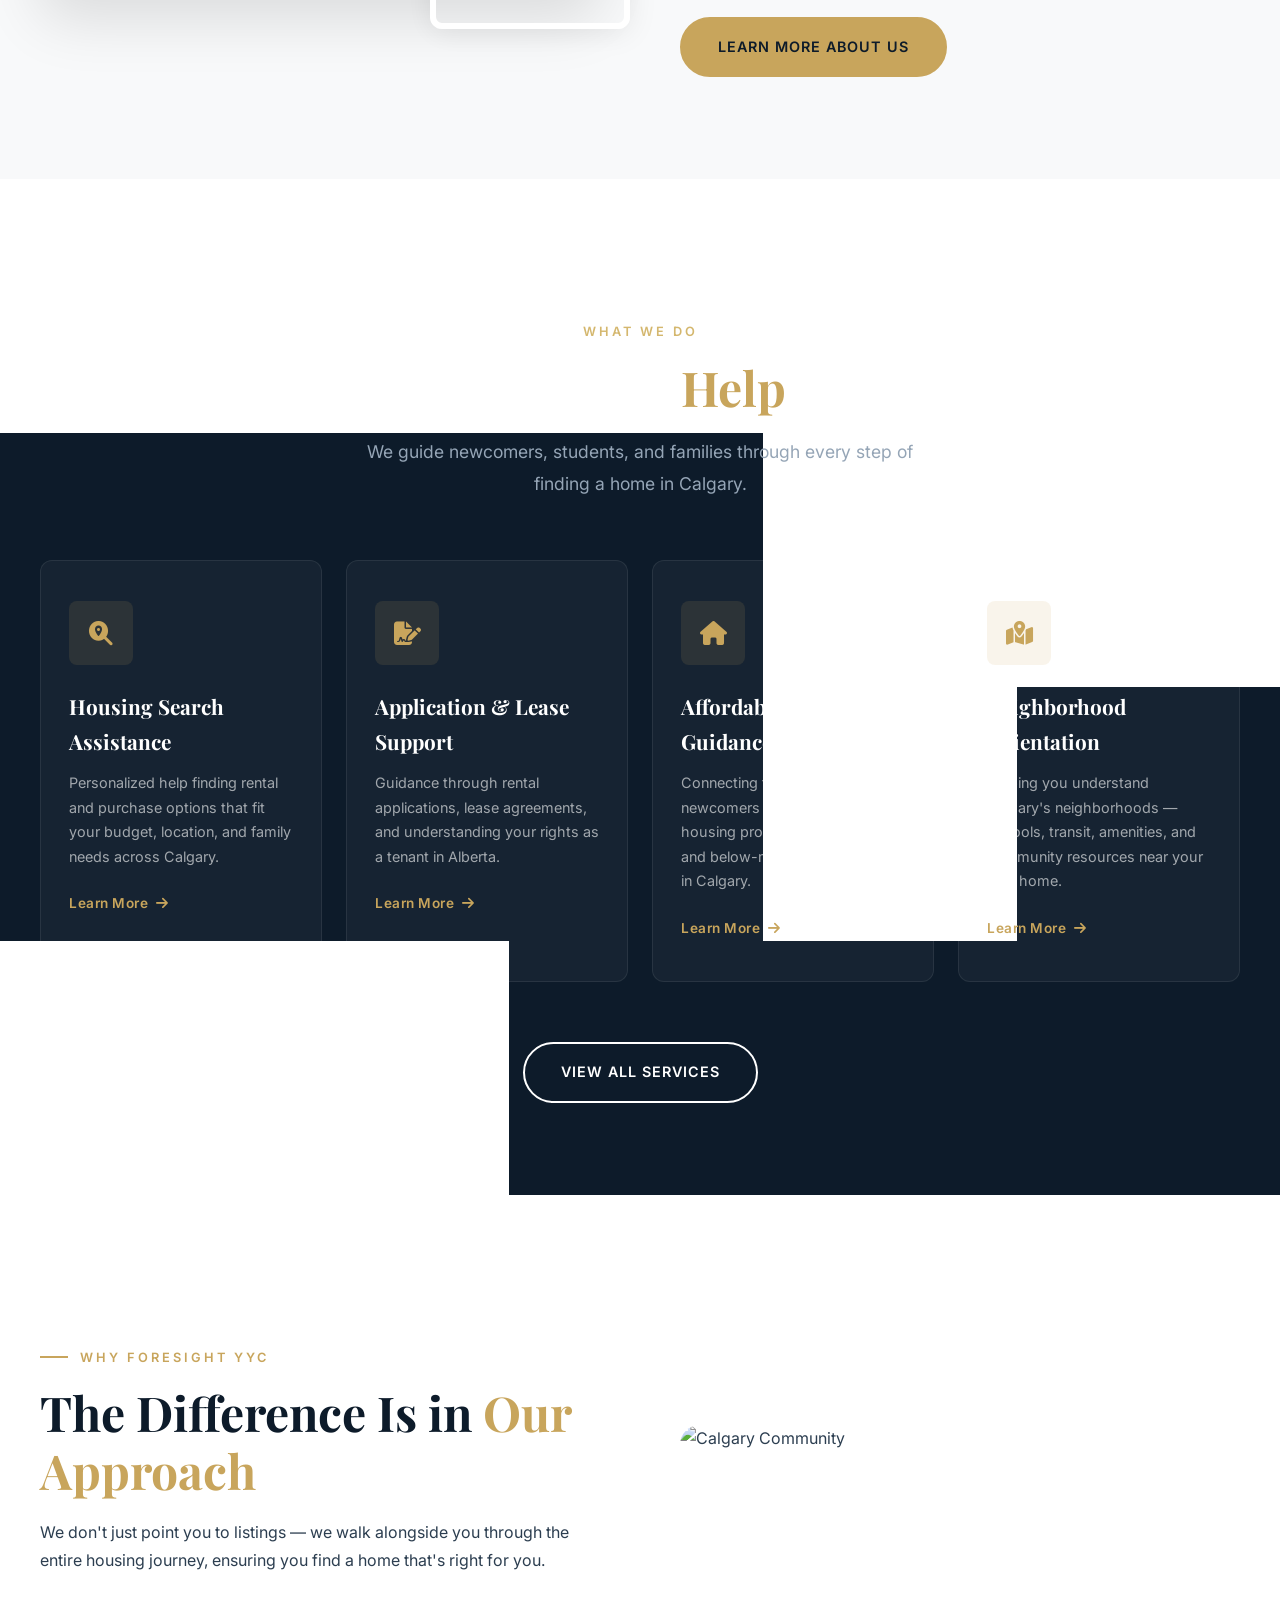
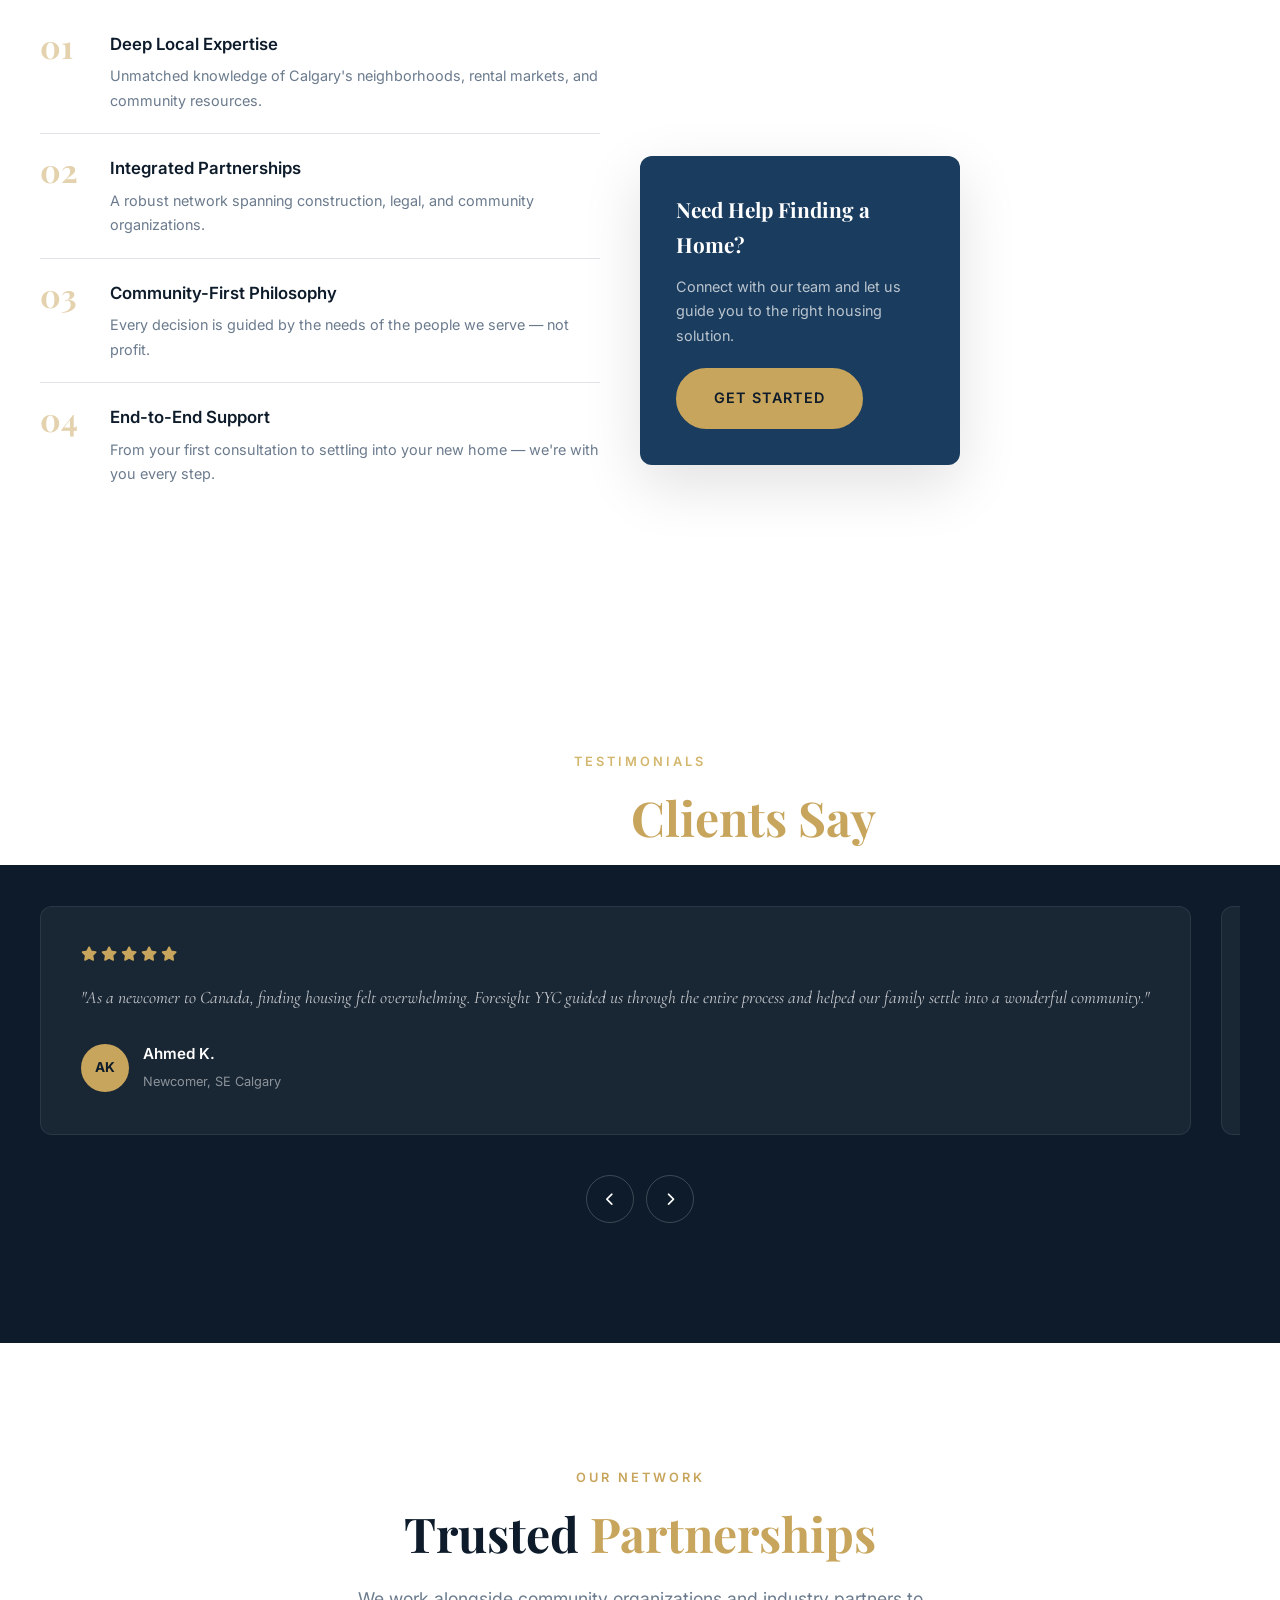
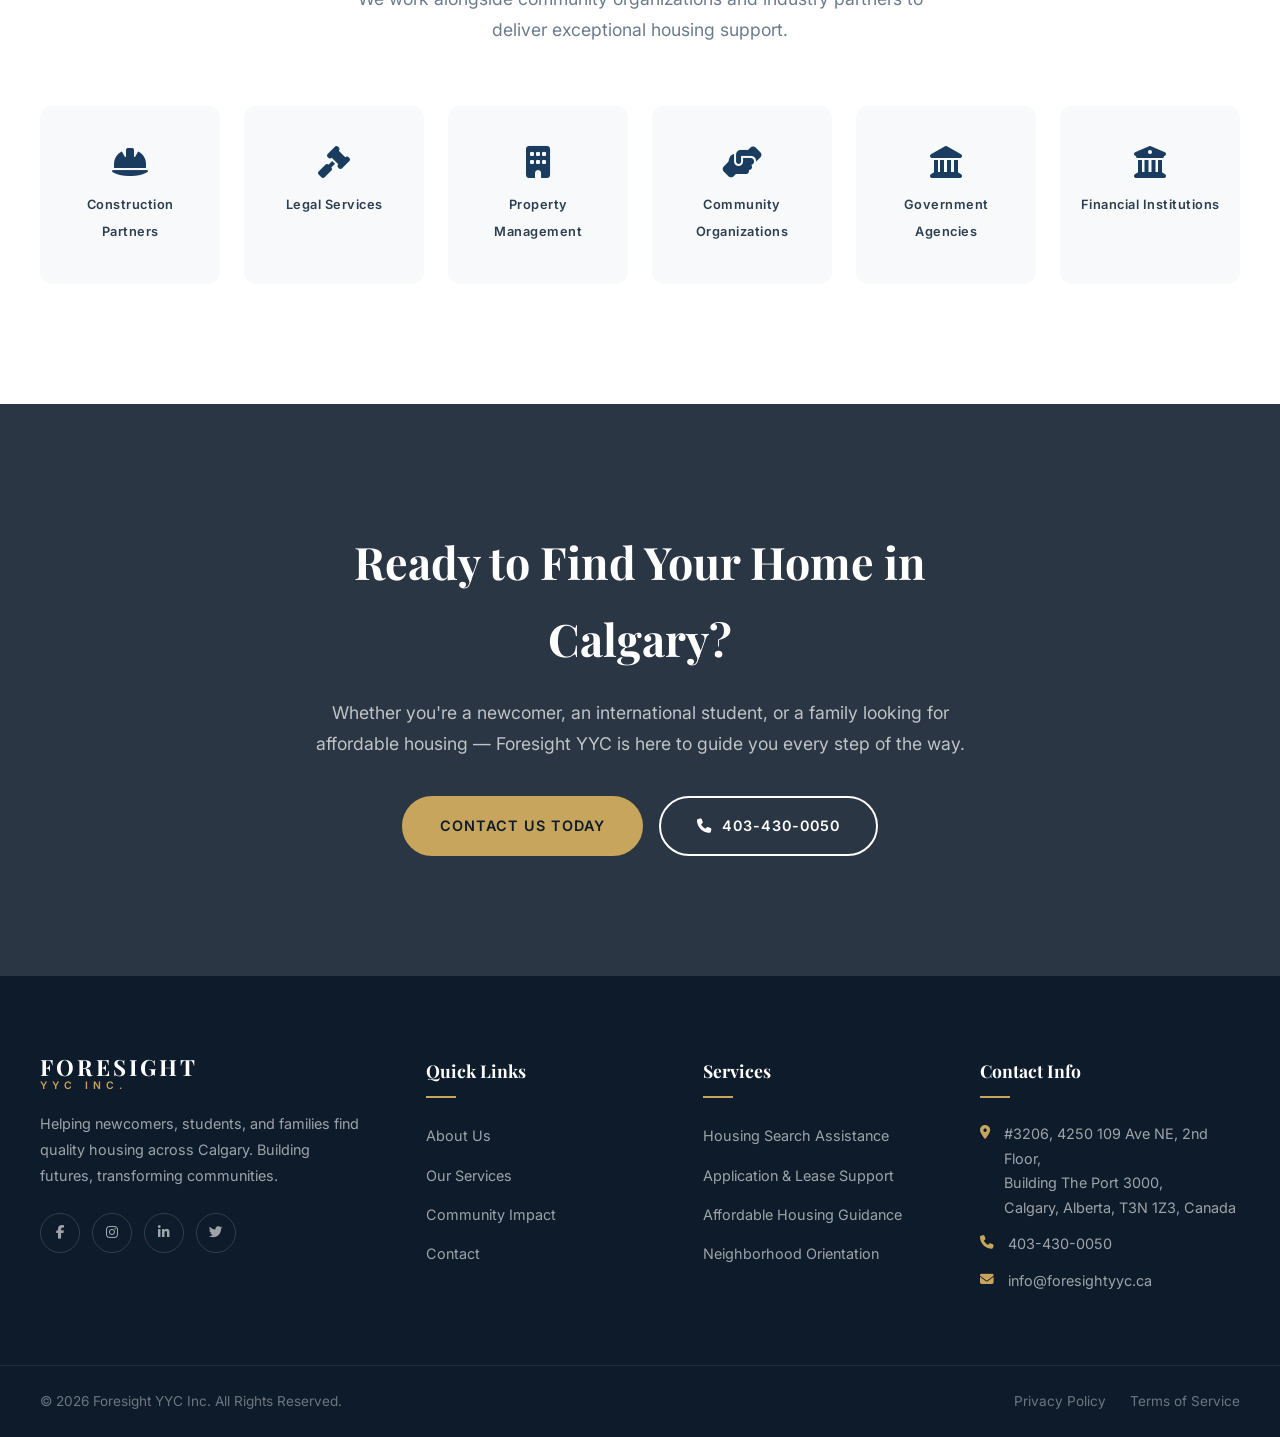
==== commit 21d27b22: "Remove "10+ Years of Service" references from site Co-Authored-By: Claude Opus 4.7 (1M context) <nor" ====
--- a/index.html
+++ b/index.html
@@ -3,12 +3,84 @@
 <head>
     <meta charset="UTF-8">
     <meta name="viewport" content="width=device-width, initial-scale=1.0">
-    <title>Foresight YYC Inc. | Helping You Find Housing in Calgary</title>
+    <title>Foresight YYC Inc. | Calgary Housing Support for Newcomers & Families</title>
+    <meta name="description" content="Foresight YYC Inc. helps newcomers, international students, and families find quality, affordable housing in Calgary. Expert guidance, trusted partnerships, end-to-end support.">
+    <meta name="keywords" content="foresightyyc, foresight yyc, foresight yyc inc, Foresight YYC Calgary, Calgary housing, newcomer housing Calgary, international student housing Calgary, affordable housing Calgary, rental assistance Calgary, housing support Alberta">
+    <meta name="author" content="Foresight YYC Inc.">
+    <meta name="robots" content="index, follow, max-image-preview:large">
+    <meta name="googlebot" content="index, follow">
+    <meta name="geo.region" content="CA-AB">
+    <meta name="geo.placename" content="Calgary">
+    <link rel="canonical" href="https://foresightyyc.ca/">
+
+    <!-- Open Graph -->
+    <meta property="og:type" content="website">
+    <meta property="og:site_name" content="Foresight YYC Inc.">
+    <meta property="og:title" content="Foresight YYC Inc. | Calgary Housing Support for Newcomers & Families">
+    <meta property="og:description" content="Helping newcomers, international students, and families across Calgary find quality, affordable housing through dedicated guidance and community partnerships.">
+    <meta property="og:url" content="https://foresightyyc.ca/">
+    <meta property="og:image" content="https://foresightyyc.ca/assets/og-image.jpg">
+    <meta property="og:locale" content="en_CA">
+
+    <!-- Twitter Card -->
+    <meta name="twitter:card" content="summary_large_image">
+    <meta name="twitter:title" content="Foresight YYC Inc. | Calgary Housing Support">
+    <meta name="twitter:description" content="Helping newcomers, students, and families find quality, affordable housing in Calgary.">
+    <meta name="twitter:image" content="https://foresightyyc.ca/assets/og-image.jpg">
+
+    <!-- Favicon -->
+    <link rel="icon" type="image/png" href="favicon.png">
+    <link rel="apple-touch-icon" href="favicon.png">
+
     <link rel="stylesheet" href="css/style.css">
     <link rel="stylesheet" href="css/animations.css">
     <link href="https://fonts.googleapis.com/css2?family=Playfair+Display:wght@400;500;600;700&family=Inter:wght@300;400;500;600;700&family=Cormorant+Garamond:wght@400;500;600;700&display=swap" rel="stylesheet">
     <link rel="stylesheet" href="https://cdnjs.cloudflare.com/ajax/libs/font-awesome/6.5.1/css/all.min.css">
     <link rel="stylesheet" href="https://unpkg.com/aos@2.3.1/dist/aos.css">
+
+    <!-- Structured Data: Organization + LocalBusiness -->
+    <script type="application/ld+json">
+    {
+      "@context": "https://schema.org",
+      "@type": "LocalBusiness",
+      "@id": "https://foresightyyc.ca/#organization",
+      "name": "Foresight YYC Inc.",
+      "alternateName": ["Foresight YYC", "ForesightYYC"],
+      "url": "https://foresightyyc.ca/",
+      "logo": "https://foresightyyc.ca/favicon.png",
+      "image": "https://foresightyyc.ca/assets/og-image.jpg",
+      "description": "Foresight YYC Inc. helps newcomers, international students, and families find quality, affordable housing across Calgary through dedicated guidance and community partnerships.",
+      "telephone": "+1-403-430-0050",
+      "email": "info@foresightyyc.ca",
+      "address": {
+        "@type": "PostalAddress",
+        "streetAddress": "#3206, 4250 109 Ave NE, 2nd Floor, Building The Port 3000",
+        "addressLocality": "Calgary",
+        "addressRegion": "AB",
+        "postalCode": "T3N 1Z3",
+        "addressCountry": "CA"
+      },
+      "areaServed": {
+        "@type": "City",
+        "name": "Calgary"
+      },
+      "sameAs": []
+    }
+    </script>
+    <script type="application/ld+json">
+    {
+      "@context": "https://schema.org",
+      "@type": "WebSite",
+      "url": "https://foresightyyc.ca/",
+      "name": "Foresight YYC Inc.",
+      "publisher": { "@id": "https://foresightyyc.ca/#organization" },
+      "potentialAction": {
+        "@type": "SearchAction",
+        "target": "https://foresightyyc.ca/?s={search_term_string}",
+        "query-input": "required name=search_term_string"
+      }
+    }
+    </script>
 </head>
 <body>
     <!-- Preloader -->
@@ -81,11 +153,6 @@
                     <span class="stat-number" data-count="25">0</span><span class="stat-suffix">+</span>
                     <span class="stat-label">Community Partners</span>
                 </div>
-                <div class="stat-divider"></div>
-                <div class="stat-item">
-                    <span class="stat-number" data-count="10">0</span><span class="stat-suffix">+</span>
-                    <span class="stat-label">Years of Service</span>
-                </div>
             </div>
         </div>
         <div class="slider-controls">
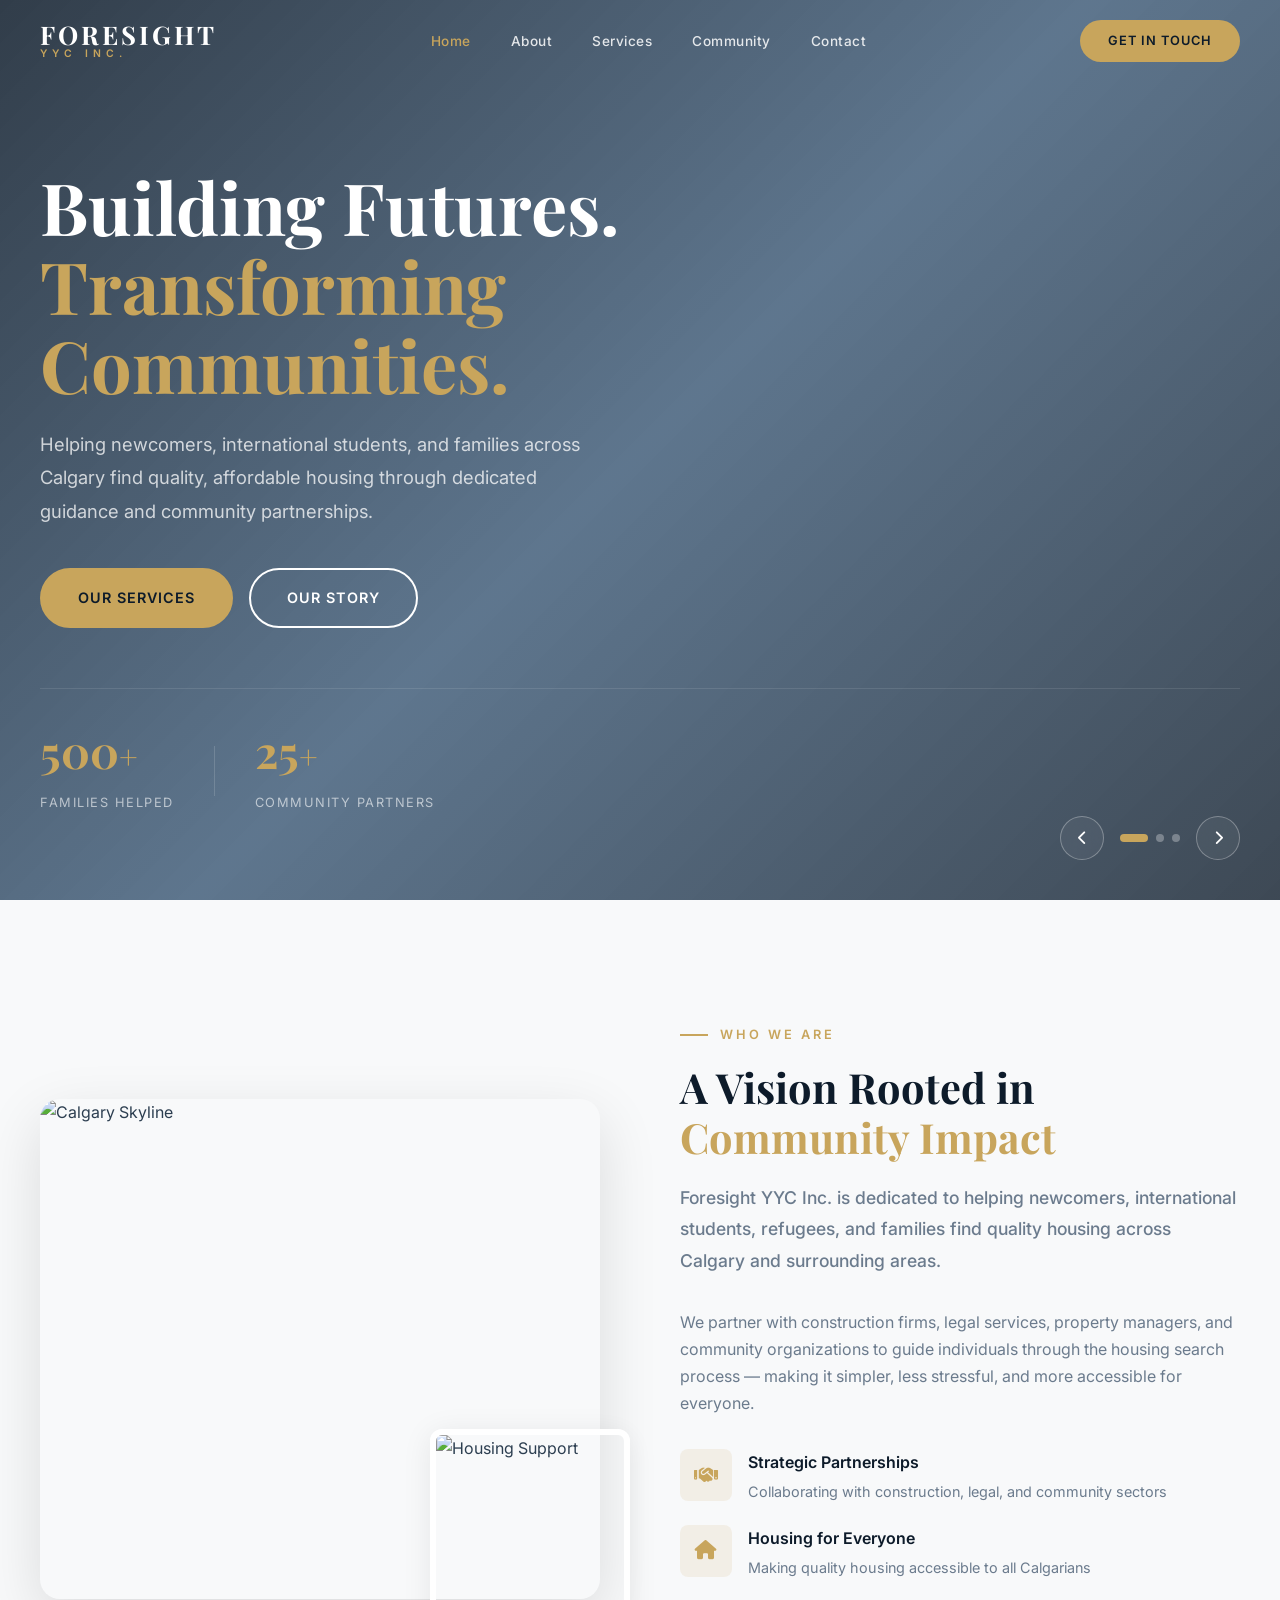
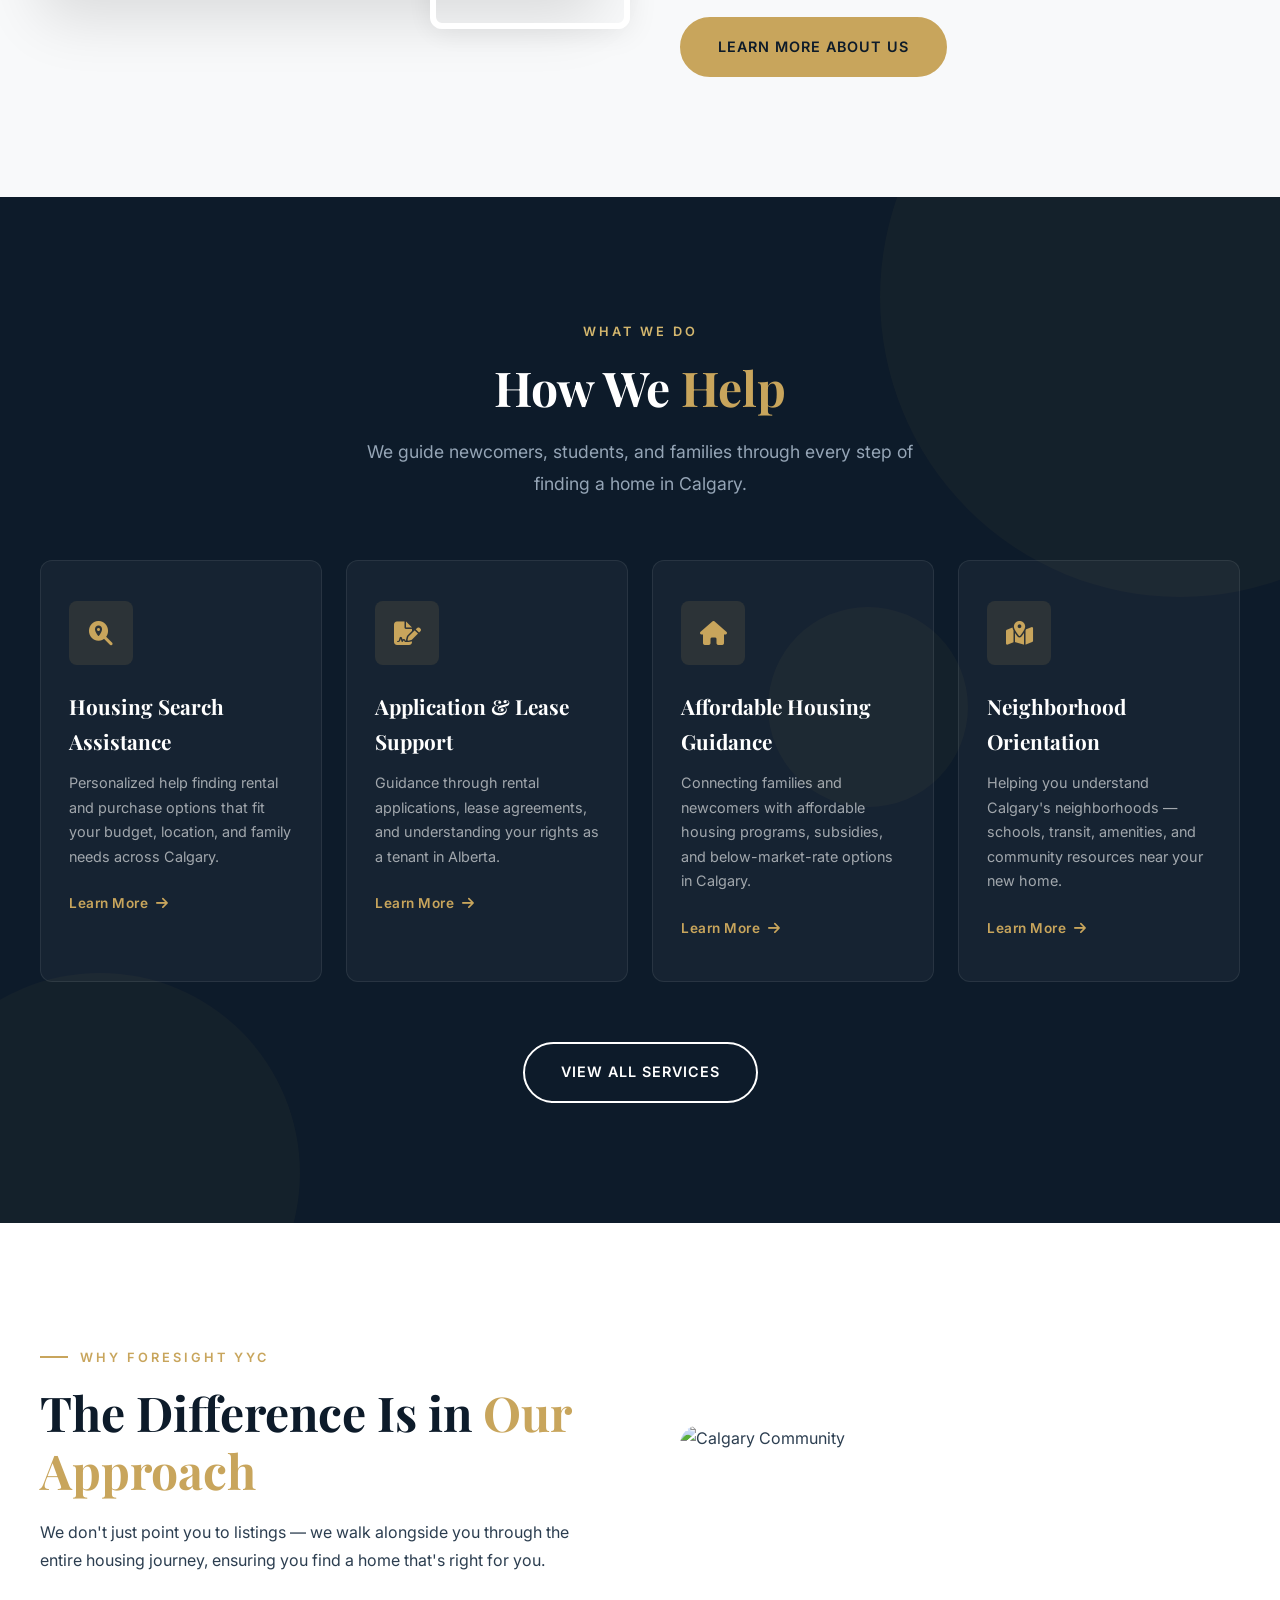
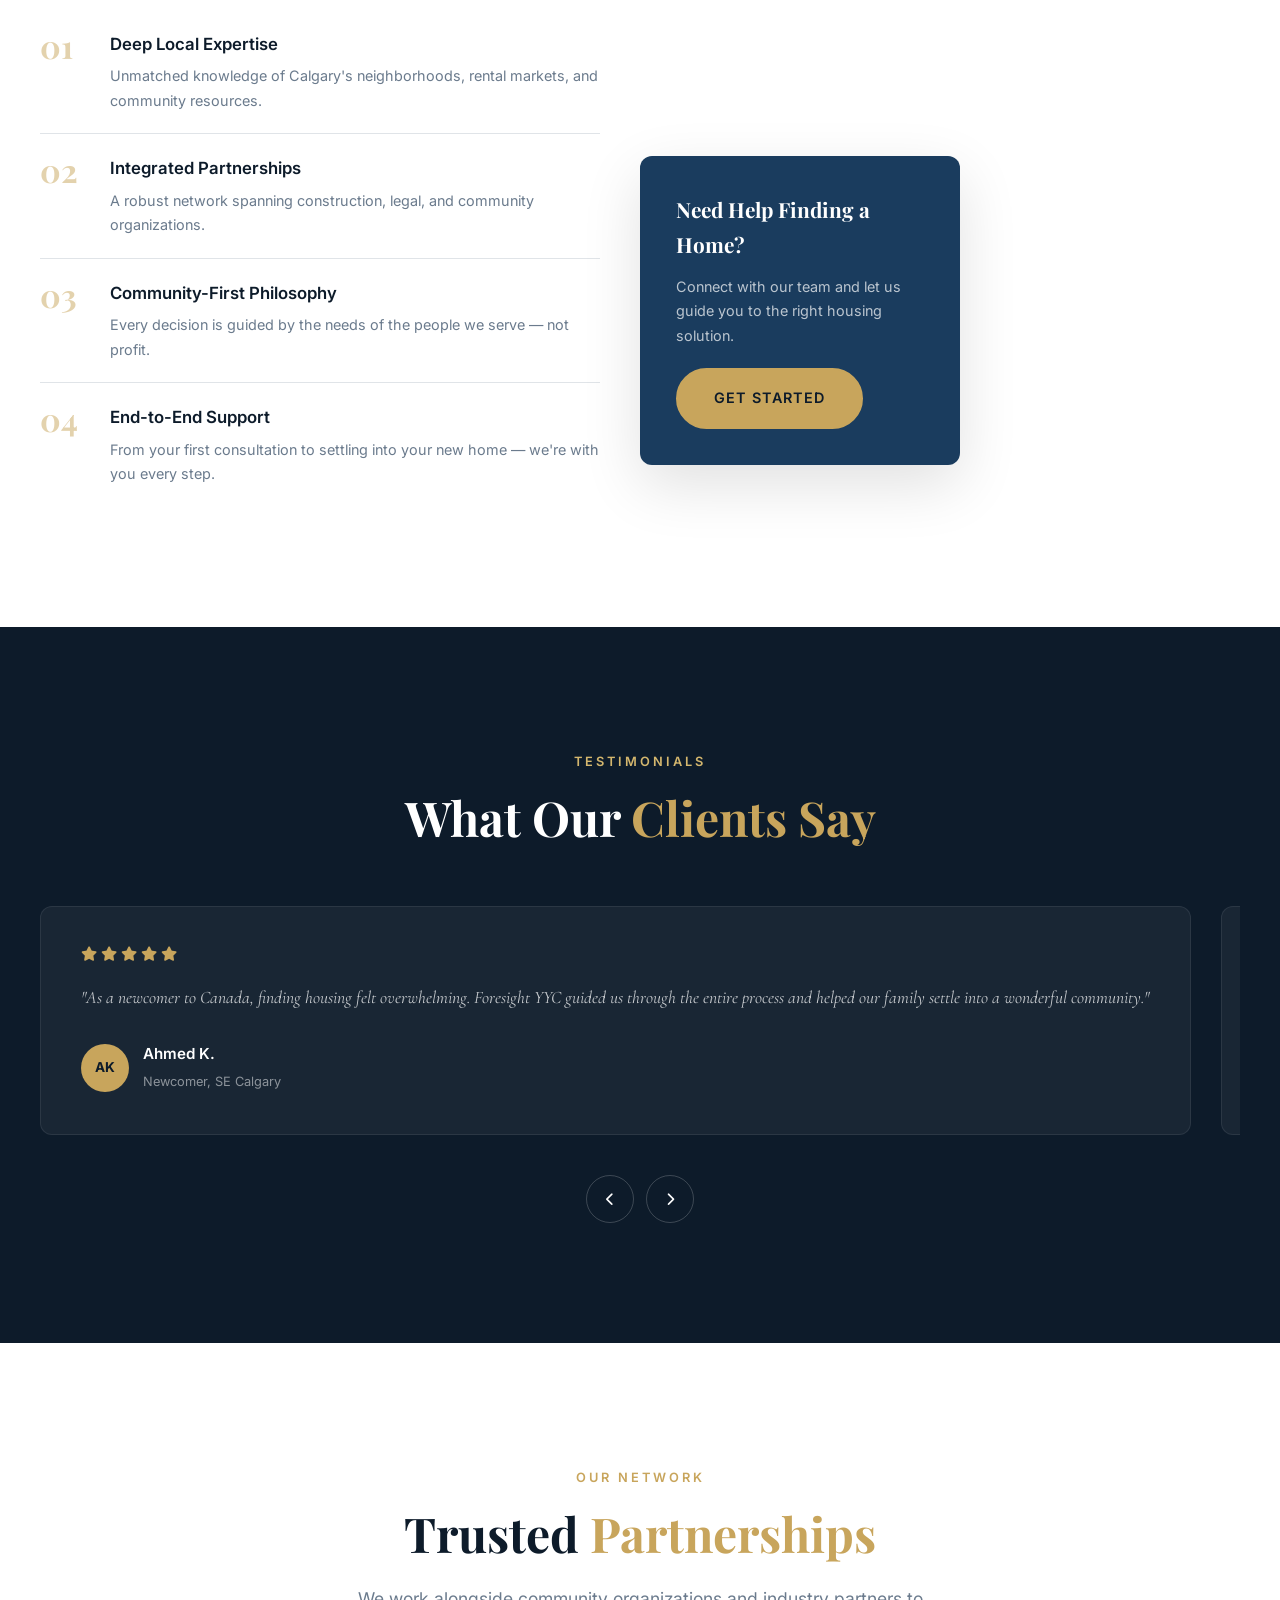
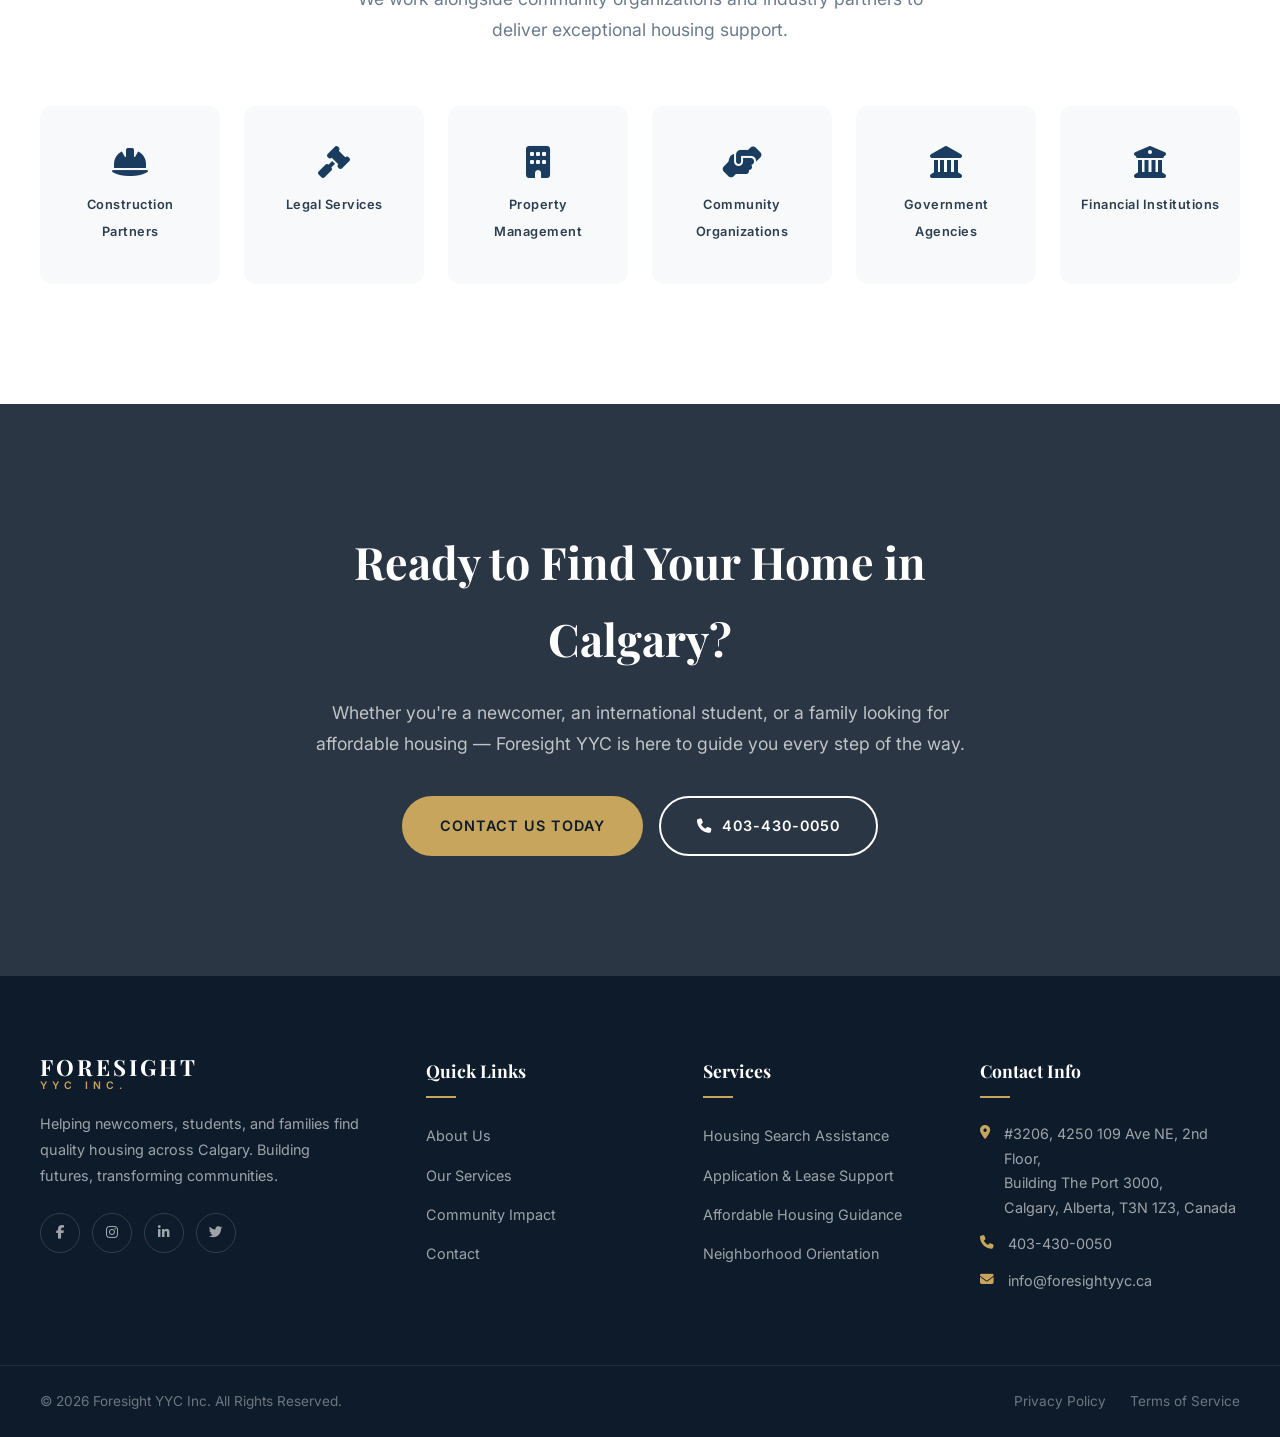
==== commit d98d59c1: "Remove remaining 10+ years experience badge and unused CSS Co-Authored-By: Claude Opus 4.7 (1M conte" ====
--- a/index.html
+++ b/index.html
@@ -173,10 +173,6 @@
                     <div class="about-img-accent">
                         <img src="https://images.unsplash.com/photo-1560518883-ce09059eeffa?w=400&q=80" alt="Housing Support">
                     </div>
-                    <div class="about-experience-badge">
-                        <span class="exp-number">10+</span>
-                        <span class="exp-text">Years of<br>Service</span>
-                    </div>
                 </div>
                 <div class="about-content" data-aos="fade-left">
                     <span class="section-tag">Who We Are</span>
--- a/css/style.css
+++ b/css/style.css
@@ -686,35 +686,6 @@
     object-fit: cover;
 }
 
-.about-experience-badge {
-    position: absolute;
-    top: -20px;
-    right: 40px;
-    background: var(--accent);
-    color: var(--dark);
-    padding: 24px;
-    border-radius: var(--radius);
-    text-align: center;
-    box-shadow: var(--shadow-accent);
-}
-
-.exp-number {
-    display: block;
-    font-family: var(--font-heading);
-    font-size: 2.5rem;
-    font-weight: 700;
-    line-height: 1;
-}
-
-.exp-text {
-    display: block;
-    font-size: 0.75rem;
-    font-weight: 600;
-    text-transform: uppercase;
-    letter-spacing: 1px;
-    margin-top: 4px;
-}
-
 .about-content .section-title {
     font-size: 2.6rem;
 }
@@ -1881,8 +1852,6 @@
 
     .about-images { padding-bottom: 20px; margin-bottom: 10px; }
     .about-img-accent { display: none; }
-    .about-experience-badge { position: relative; top: auto; bottom: auto; right: auto; margin-top: -30px; margin-left: auto; margin-right: 20px; width: fit-content; padding: 14px 18px; z-index: 2; }
-    .about-experience-badge .exp-number { font-size: 1.6rem; }
     .about-img-main img { height: 280px; }
 
     .section-title { font-size: 1.8rem; word-wrap: break-word; }
@@ -1967,9 +1936,6 @@
     .process-number { width: 72px; height: 72px; font-size: 1.4rem; }
 
     .about-img-main img { height: 220px; }
-    .about-experience-badge { padding: 12px; }
-    .about-experience-badge .exp-number { font-size: 1.4rem; }
-    .about-experience-badge .exp-text { font-size: 0.65rem; }
 
     .about-feature { gap: 12px; }
     .feature-icon { width: 44px; height: 44px; font-size: 1rem; }
